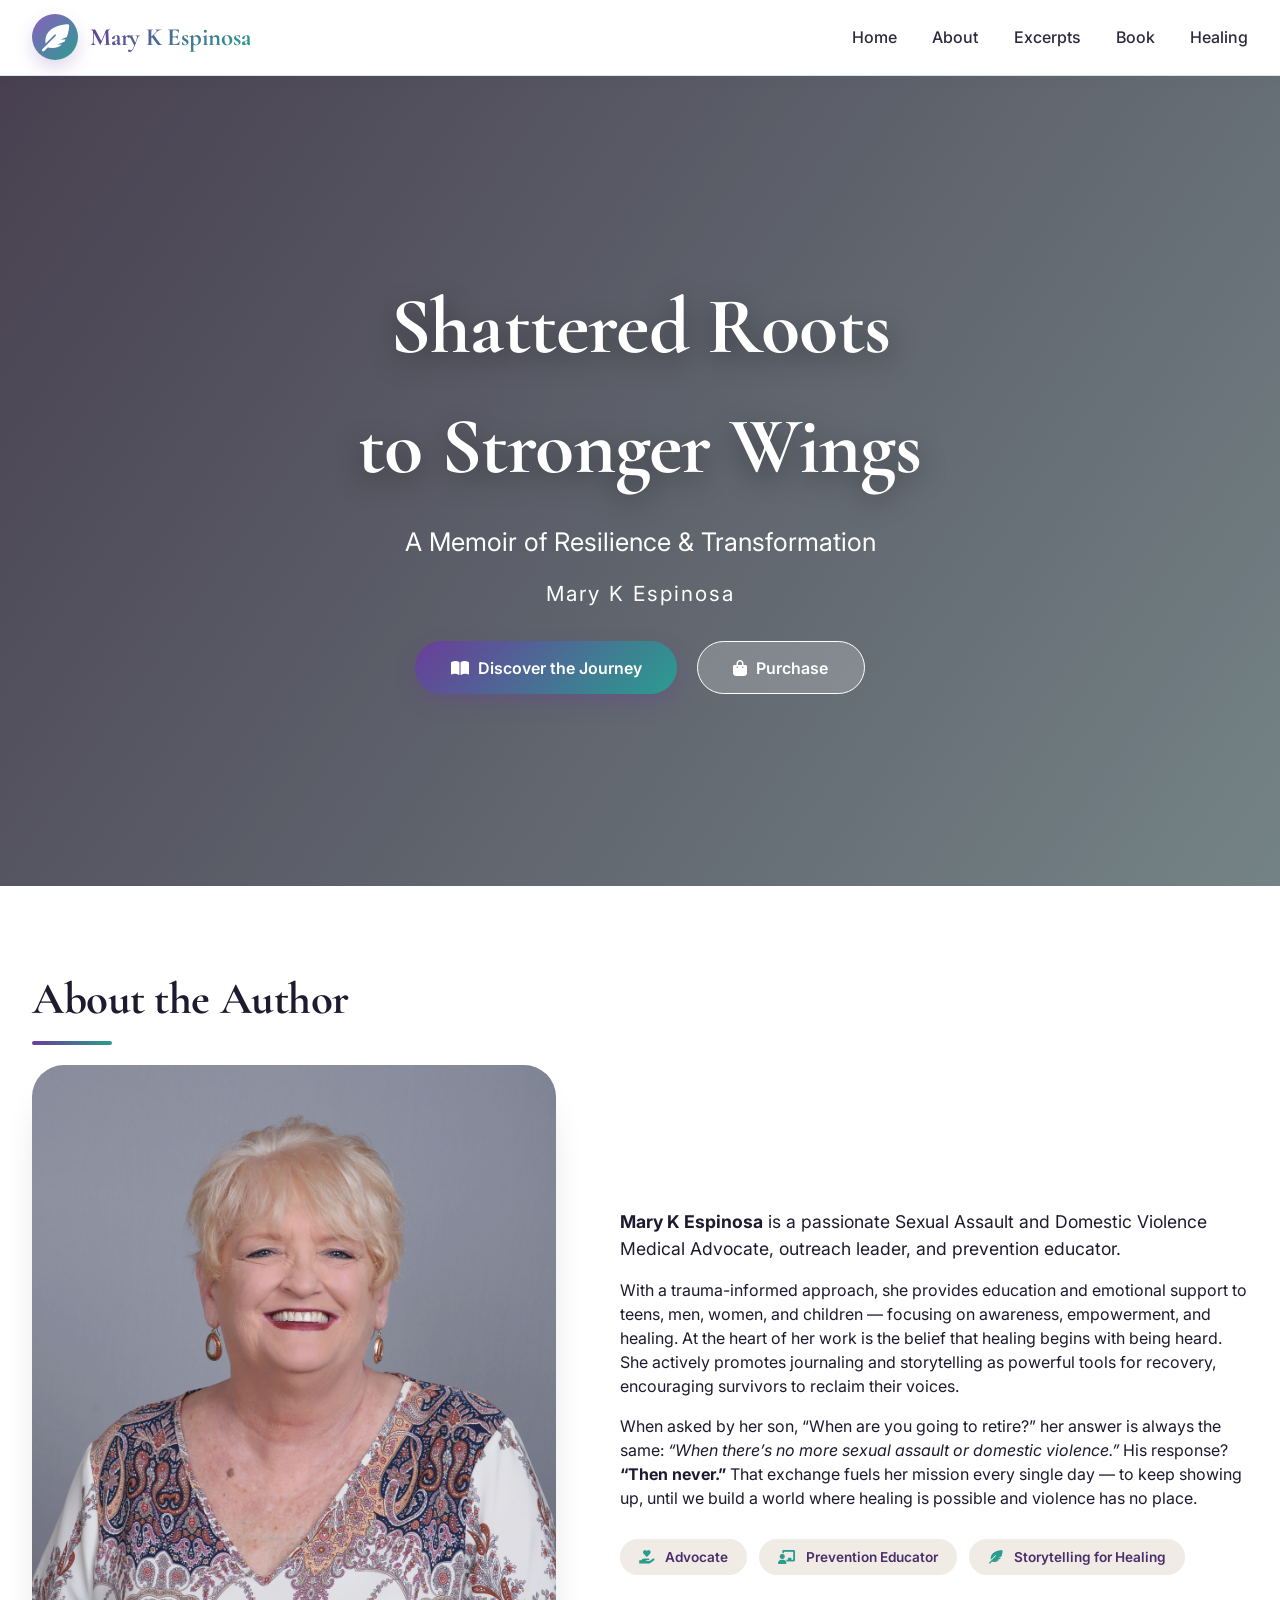
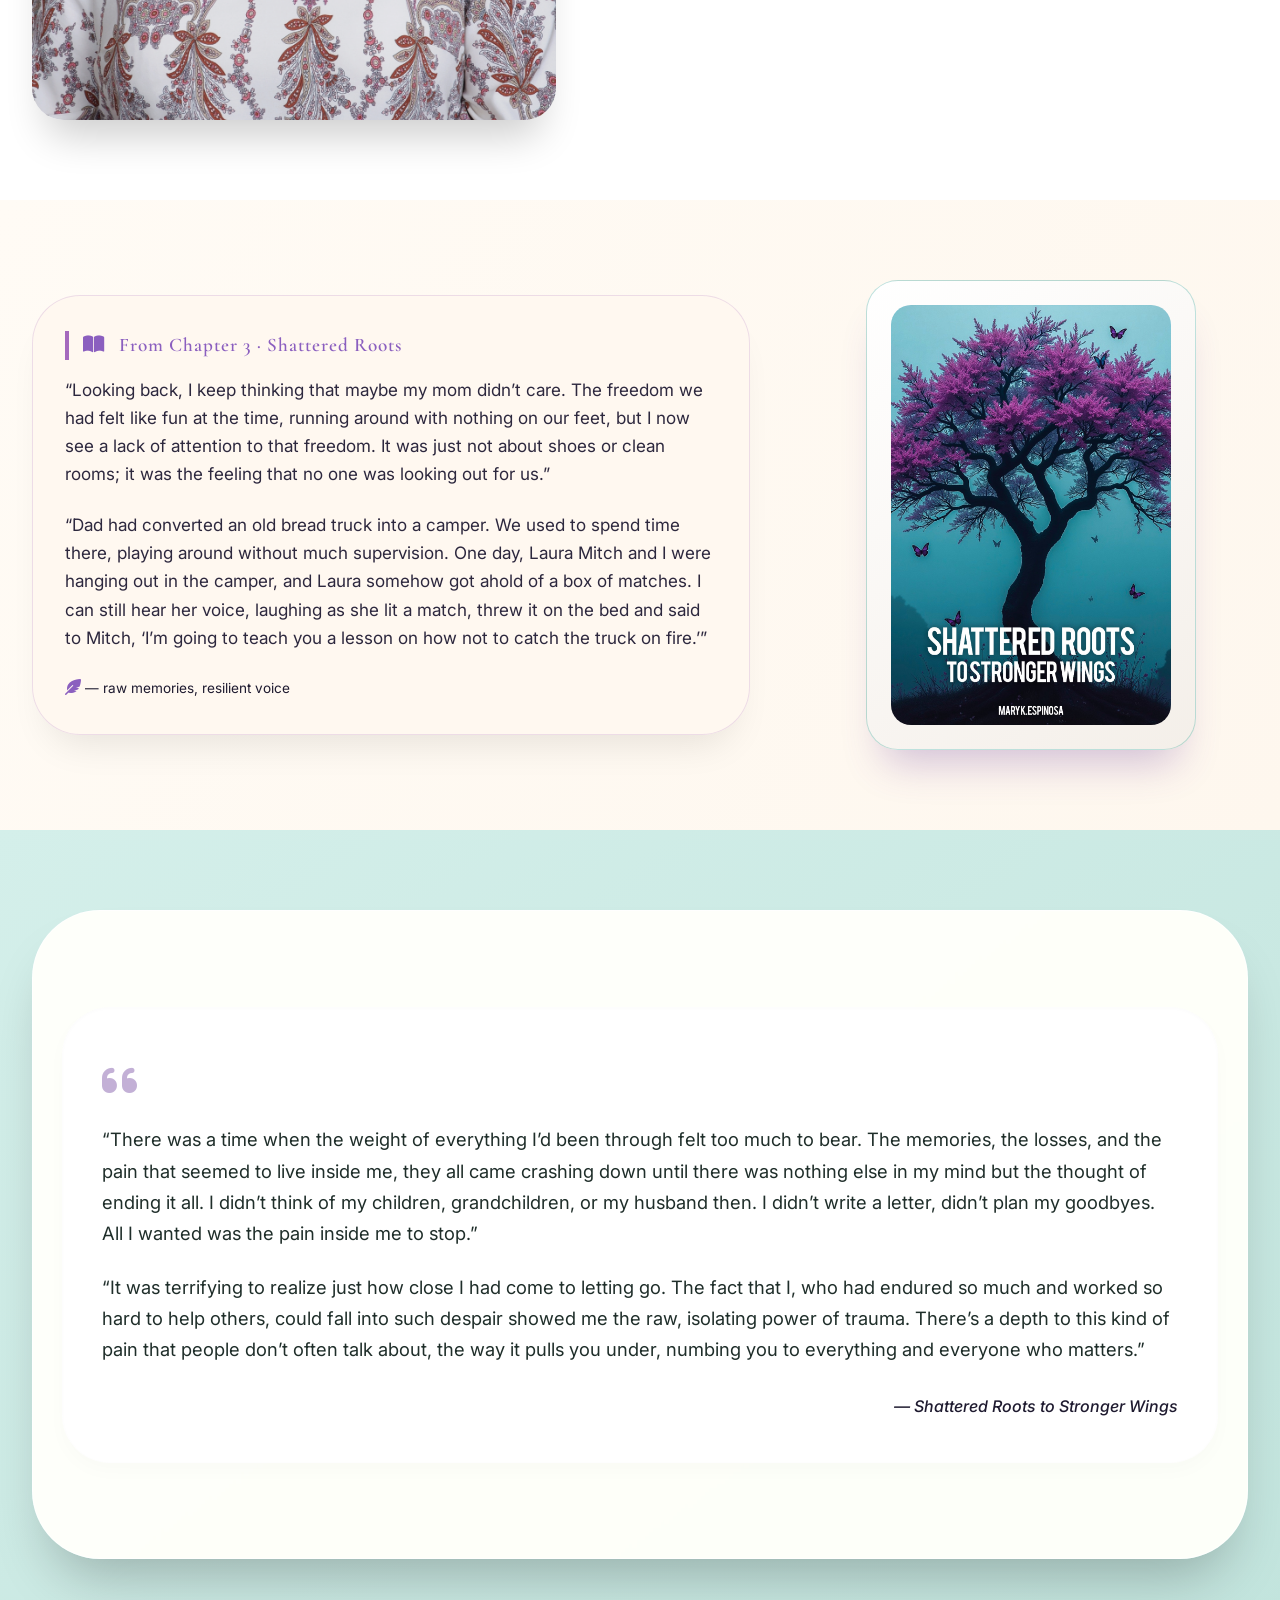
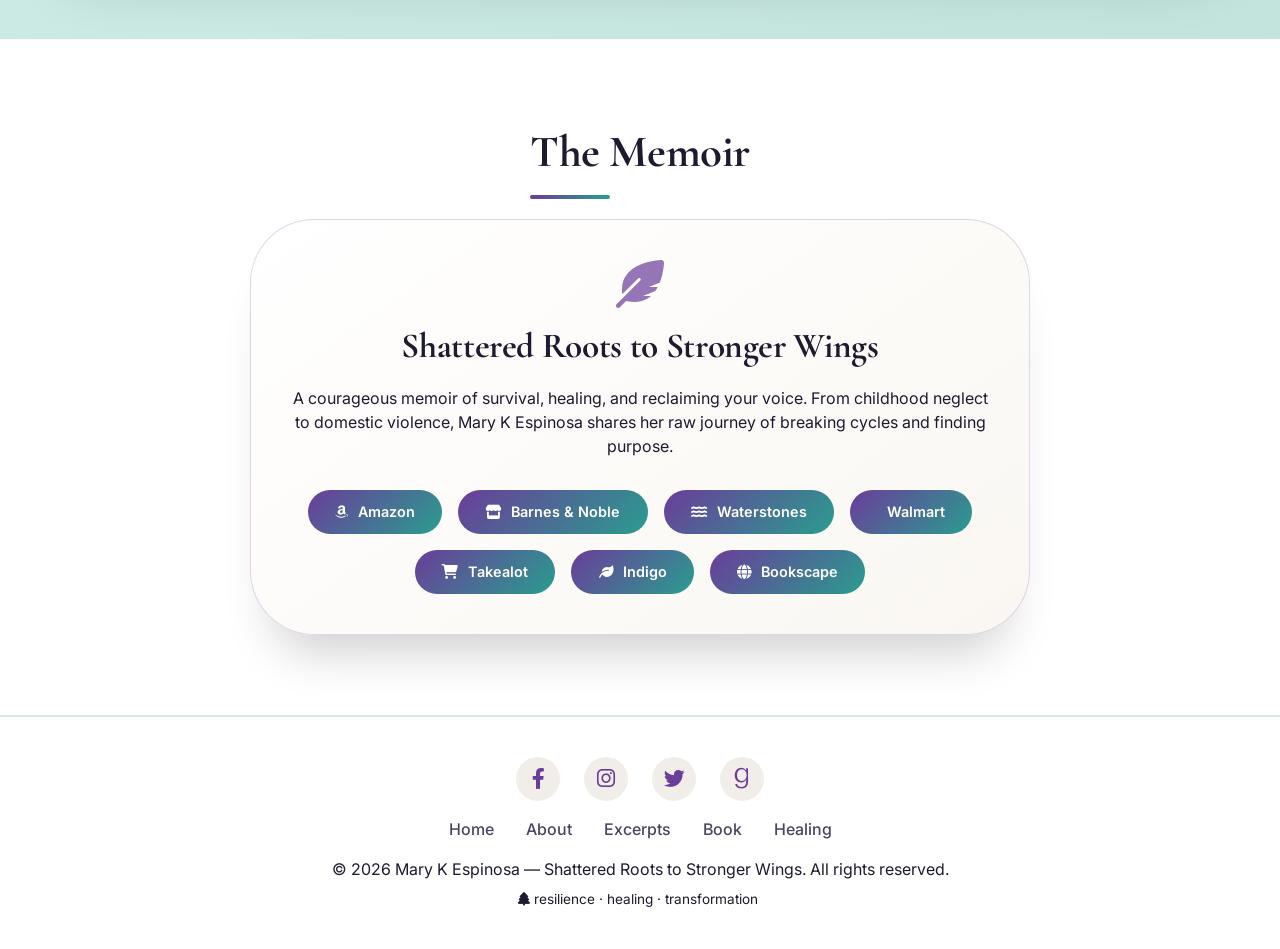
==== index.html @ b03a5a28 "Add files via upload" ====
<!DOCTYPE html>
<html lang="en">
<head>
  <meta charset="UTF-8">
  <meta name="viewport" content="width=device-width, initial-scale=1.0, viewport-fit=cover">
  <title>Mary K Espinosa | Shattered Roots to Stronger Wings</title>
  <!-- Font Awesome 6 -->
  <link rel="stylesheet" href="https://cdnjs.cloudflare.com/ajax/libs/font-awesome/6.0.0-beta3/css/all.min.css">
  <!-- Google Fonts -->
  <link href="https://fonts.googleapis.com/css2?family=Inter:opsz,wght@14..32,300;400;500;600;700&family=Cormorant+Garamond:ital,wght@0,400;0,500;0,600;0,700;1,500&display=swap" rel="stylesheet">
  <style>
    * {
      margin: 0;
      padding: 0;
      box-sizing: border-box;
    }

    body {
      font-family: 'Inter', sans-serif;
      background: #FFFFFF;
      color: #1E1A2F;
      line-height: 1.5;
      scroll-behavior: smooth;
      overflow-x: hidden;
    }

    h1, h2, h3, .logo-text, .hero-title, .section-title {
      font-family: 'Cormorant Garamond', serif;
      font-weight: 700;
      letter-spacing: -0.01em;
    }

    .container {
      max-width: 1280px;
      margin: 0 auto;
      padding: 0 2rem;
    }

    /* Navbar */
    .navbar {
      position: sticky;
      top: 0;
      z-index: 1000;
      background: rgba(255, 255, 255, 0.96);
      backdrop-filter: blur(12px);
      box-shadow: 0 4px 20px rgba(0, 0, 0, 0.02);
      border-bottom: 1px solid rgba(42, 157, 143, 0.2);
      padding: 0.9rem 2rem;
    }

    .nav-container {
      max-width: 1400px;
      margin: 0 auto;
      display: flex;
      justify-content: space-between;
      align-items: center;
    }

    .logo {
      display: flex;
      align-items: center;
      gap: 12px;
      cursor: pointer;
    }

    .logo-icon {
      background: linear-gradient(135deg, #8B5FBF, #2A9D8F);
      width: 46px;
      height: 46px;
      border-radius: 30px;
      display: flex;
      align-items: center;
      justify-content: center;
      box-shadow: 0 8px 18px rgba(106, 61, 154, 0.2);
    }

    .logo-icon i {
      font-size: 1.7rem;
      color: white;
    }

    .logo-text {
      font-size: 1.55rem;
      font-weight: 700;
      background: linear-gradient(135deg, #6A3D9A, #2A9D8F);
      background-clip: text;
      -webkit-background-clip: text;
      color: transparent;
    }

    .nav-menu {
      display: flex;
      gap: 2.2rem;
      list-style: none;
    }

    .nav-link {
      text-decoration: none;
      font-weight: 500;
      color: #2D2A3E;
      font-size: 1rem;
      position: relative;
      padding-bottom: 6px;
    }

    .nav-link:after {
      content: '';
      position: absolute;
      width: 0;
      height: 2px;
      bottom: 0;
      left: 0;
      background: linear-gradient(90deg, #6A3D9A, #2A9D8F);
      transition: width 0.3s ease;
    }

    .nav-link:hover:after {
      width: 100%;
    }

    .nav-link:hover {
      color: #6A3D9A;
    }

    .hamburger {
      display: none;
      font-size: 1.8rem;
      cursor: pointer;
      color: #6A3D9A;
    }

    .btn {
      display: inline-flex;
      align-items: center;
      gap: 0.6rem;
      padding: 0.85rem 2.2rem;
      border-radius: 40px;
      font-weight: 600;
      text-decoration: none;
      transition: all 0.3s cubic-bezier(0.2, 0.9, 0.4, 1.1);
      font-size: 1rem;
    }

    .btn-primary {
      background: linear-gradient(135deg, #6A3D9A, #2A9D8F);
      color: white;
      box-shadow: 0 8px 20px rgba(106, 61, 154, 0.3);
    }

    .btn-primary:hover {
      transform: translateY(-4px);
      box-shadow: 0 15px 28px rgba(42, 157, 143, 0.35);
    }

    .btn-outline {
      background: rgba(255, 255, 255, 0.2);
      backdrop-filter: blur(6px);
      border: 1px solid white;
      color: white;
    }

    .btn-outline:hover {
      background: white;
      color: #6A3D9A;
    }

    .section-title {
      font-size: 2.8rem;
      margin-bottom: 2rem;
      position: relative;
      display: inline-block;
    }

    .section-title:after {
      content: '';
      position: absolute;
      bottom: -12px;
      left: 0;
      width: 80px;
      height: 4px;
      background: linear-gradient(90deg, #6A3D9A, #2A9D8F);
      border-radius: 4px;
    }

    section {
      padding: 5rem 0;
    }

    /* Hero Section */
    .hero {
      min-height: 90vh;
      background: linear-gradient(125deg, rgba(30, 20, 40, 0.82) 0%, rgba(42, 65, 70, 0.65) 100%), url('https://images.pexels.com/photos/1366957/forest-trees-sunlight-nature-1366957.jpeg?auto=compress&cs=tinysrgb&w=1600');
      background-size: cover;
      background-position: center 25%;
      background-attachment: fixed;
      display: flex;
      align-items: center;
      text-align: center;
      color: white;
    }

    .hero-content {
      max-width: 900px;
      margin: 0 auto;
      animation: fadeInUp 1s ease forwards;
    }

    .hero-title {
      font-size: 5rem;
      font-weight: 700;
      margin-bottom: 1rem;
      text-shadow: 0 8px 28px rgba(0, 0, 0, 0.4);
    }

    .hero-sub {
      font-size: 1.6rem;
      margin-bottom: 1rem;
    }

    .hero-author {
      font-size: 1.3rem;
      margin-bottom: 2rem;
      letter-spacing: 2px;
    }

    @keyframes fadeInUp {
      from { opacity: 0; transform: translateY(40px); }
      to { opacity: 1; transform: translateY(0); }
    }

    /* About section */
    .about-grid {
      display: flex;
      align-items: center;
      gap: 4rem;
      flex-wrap: wrap;
    }

    .about-img {
      flex: 1;
      border-radius: 32px;
      overflow: hidden;
      box-shadow: 0 30px 40px -15px rgba(0, 0, 0, 0.2);
    }

    .about-img img {
      width: 100%;
      height: auto;
      display: block;
      transition: transform 0.5s;
    }

    .about-img:hover img {
      transform: scale(1.02);
    }

    .about-text {
      flex: 1.2;
    }

    .about-badge {
      display: flex;
      gap: 12px;
      flex-wrap: wrap;
      margin-top: 1.8rem;
    }

    .badge {
      background: #F0EBE4;
      padding: 0.5rem 1.2rem;
      border-radius: 60px;
      font-size: 0.85rem;
      font-weight: 600;
      color: #4A2E6B;
    }

    .badge i {
      margin-right: 8px;
      color: #2A9D8F;
    }

    /* Chapter 3 section */
    .chapter-enhanced {
      background: linear-gradient(120deg, #FFFBF5 0%, #FEF7EE 100%);
    }

    .chapter-grid {
      display: flex;
      align-items: center;
      gap: 4rem;
      flex-wrap: wrap;
    }

    .chapter-left {
      flex: 1.2;
      background: rgba(255, 248, 240, 0.9);
      border-radius: 48px;
      padding: 2.2rem 2rem;
      box-shadow: 0 25px 38px -18px rgba(0, 0, 0, 0.1);
      transition: all 0.3s;
      border: 1px solid rgba(165, 105, 189, 0.2);
    }

    .chapter-left:hover {
      transform: translateY(-5px);
      border-color: #C39BD3;
    }

    .chapter-tag {
      font-family: 'Cormorant Garamond', serif;
      font-weight: 600;
      font-size: 1.2rem;
      color: #8B5FBF;
      letter-spacing: 1px;
      margin-bottom: 1rem;
      display: inline-block;
      border-left: 4px solid #A569BD;
      padding-left: 14px;
    }

    .excerpt-paragraph {
      font-size: 1.07rem;
      line-height: 1.65;
      margin-bottom: 1.4rem;
      color: #2D283E;
    }

    .chapter-right {
      flex: 0.8;
      display: flex;
      justify-content: center;
      align-items: center;
    }

    .book-image-frame {
      background: linear-gradient(145deg, #FFFFFF, #F4EFE9);
      border-radius: 32px;
      padding: 1.5rem;
      box-shadow: 0 30px 40px -18px rgba(106, 61, 154, 0.3);
      transition: all 0.4s ease;
      border: 1px solid rgba(42, 157, 143, 0.3);
    }

    .book-image-frame:hover {
      transform: scale(1.02) rotate(0.5deg);
      box-shadow: 0 35px 45px -18px #6A3D9A;
    }

    .book-image-frame img {
      max-width: 280px;
      width: 100%;
      height: auto;
      display: block;
      border-radius: 20px;
    }

    /* ========== BUTTERFLY PAGE - EXTRAORDINARY DESIGN WITH MANY BUTTERFLIES ========== */
    .butterfly-section {
      background: linear-gradient(145deg, #D4EFEA 0%, #C2E4DD 100%);
      padding: 5rem 0;
      position: relative;
      overflow: hidden;
    }

    /* Animated floating butterflies - many of them */
    .floating-butterflies {
      position: absolute;
      width: 100%;
      height: 100%;
      top: 0;
      left: 0;
      pointer-events: none;
      z-index: 2;
    }

    .fly {
      position: absolute;
      font-size: 1.8rem;
      color: rgba(42, 157, 143, 0.5);
      animation: floatAround 22s infinite ease-in-out;
    }

    @keyframes floatAround {
      0% { transform: translate(0, 0) rotate(0deg); opacity: 0.4; }
      25% { transform: translate(35px, -25px) rotate(12deg); opacity: 0.8; }
      50% { transform: translate(-20px, -45px) rotate(-8deg); opacity: 0.9; }
      75% { transform: translate(25px, -15px) rotate(6deg); opacity: 0.6; }
      100% { transform: translate(0, 0) rotate(0deg); opacity: 0.4; }
    }

    /* Many butterflies with different positions and delays */
    .fly:nth-child(1) { top: 8%; left: 2%; animation-duration: 20s; font-size: 2.2rem; }
    .fly:nth-child(2) { top: 15%; left: 88%; animation-duration: 24s; font-size: 2rem; animation-delay: -3s; }
    .fly:nth-child(3) { top: 35%; left: 92%; animation-duration: 26s; font-size: 1.7rem; animation-delay: -6s; }
    .fly:nth-child(4) { top: 70%; left: 85%; animation-duration: 22s; font-size: 2.1rem; animation-delay: -2s; }
    .fly:nth-child(5) { top: 82%; left: 5%; animation-duration: 28s; font-size: 1.9rem; animation-delay: -8s; }
    .fly:nth-child(6) { top: 50%; left: 3%; animation-duration: 25s; font-size: 2.3rem; animation-delay: -5s; }
    .fly:nth-child(7) { top: 28%; left: 15%; animation-duration: 30s; font-size: 1.6rem; animation-delay: -1s; }
    .fly:nth-child(8) { top: 65%; left: 18%; animation-duration: 21s; font-size: 1.8rem; animation-delay: -9s; }
    .fly:nth-child(9) { top: 45%; left: 75%; animation-duration: 27s; font-size: 2rem; animation-delay: -4s; }
    .fly:nth-child(10) { top: 90%; left: 45%; animation-duration: 23s; font-size: 1.5rem; animation-delay: -7s; }
    .fly:nth-child(11) { top: 12%; left: 40%; animation-duration: 32s; font-size: 1.7rem; animation-delay: -2s; }
    .fly:nth-child(12) { top: 78%; left: 60%; animation-duration: 19s; font-size: 2rem; animation-delay: -10s; }
    .fly:nth-child(13) { top: 5%; left: 62%; animation-duration: 29s; font-size: 1.6rem; animation-delay: -12s; }
    .fly:nth-child(14) { top: 40%; left: 50%; animation-duration: 26s; font-size: 1.9rem; animation-delay: -1s; }
    .fly:nth-child(15) { top: 20%; left: 30%; animation-duration: 24s; font-size: 1.4rem; animation-delay: -5s; }

    /* Main butterfly card */
    .butterfly-card {
      background: rgba(255, 255, 250, 0.97);
      border-radius: 68px;
      padding: 1.8rem;
      position: relative;
      z-index: 15;
      box-shadow: 0 35px 55px -20px rgba(0, 0, 0, 0.25);
      backdrop-filter: blur(1px);
      transition: all 0.4s;
      border: 1px solid rgba(255, 255, 255, 0.8);
    }

    .butterfly-card:hover {
      transform: scale(1.01);
      box-shadow: 0 40px 65px -22px rgba(106, 61, 154, 0.3);
    }

    /* Top and bottom borders with fluttering butterflies */
    .bfly-border-top, .bfly-border-bottom {
      text-align: center;
      padding: 0.6rem 0;
      letter-spacing: 16px;
      font-size: 2rem;
      color: #2A9D8F;
      opacity: 0.9;
      animation: flutterMove 3s ease-in-out infinite;
    }

    .bfly-border-bottom {
      animation: flutterMove 3s ease-in-out infinite reverse;
    }

    @keyframes flutterMove {
      0%, 100% { transform: translateY(0px); letter-spacing: 16px; }
      50% { transform: translateY(-4px); letter-spacing: 20px; }
    }

    .butterfly-inner {
      background: #FFFFFF;
      border-radius: 48px;
      padding: 2.8rem 2.5rem;
      box-shadow: inset 0 1px 4px rgba(0, 0, 0, 0.02), 0 8px 20px rgba(0, 0, 0, 0.02);
    }

    .butterfly-content p {
      font-size: 1.15rem;
      line-height: 1.7;
      margin-bottom: 1.4rem;
      color: #1F2E2A;
    }

    .quote-marker {
      font-size: 2.5rem;
      color: #6A3D9A;
      opacity: 0.4;
      margin-bottom: 0.8rem;
    }

    /* Book showcase */
    .book-showcase {
      background: #FFFFFF;
      text-align: center;
    }

    .book-card-premium {
      max-width: 780px;
      margin: 0 auto;
      background: linear-gradient(145deg, #FFFFFF, #FAF7F2);
      border-radius: 64px;
      padding: 2.5rem;
      box-shadow: 0 40px 50px -25px rgba(0, 0, 0, 0.2);
      border: 1px solid rgba(106, 61, 154, 0.2);
      transition: all 0.3s;
    }

    .book-card-premium:hover {
      transform: translateY(-8px);
      border-color: #2A9D8F;
    }

    .buy-buttons {
      display: flex;
      flex-wrap: wrap;
      justify-content: center;
      gap: 1rem;
      margin-top: 2rem;
    }

    .buy-btn {
      background: linear-gradient(135deg, #6A3D9A, #2A9D8F);
      color: white;
      padding: 0.7rem 1.7rem;
      border-radius: 60px;
      text-decoration: none;
      font-weight: 600;
      font-size: 0.9rem;
      transition: 0.25s;
    }

    .buy-btn i {
      margin-right: 6px;
    }

    .buy-btn:hover {
      transform: scale(1.02);
      box-shadow: 0 8px 18px rgba(42, 157, 143, 0.4);
    }

    /* Footer */
    footer {
      background: #FFFFFF;
      border-top: 2px solid rgba(42, 157, 143, 0.2);
      padding: 2.5rem 0;
      text-align: center;
    }

    .social-links {
      display: flex;
      justify-content: center;
      gap: 1.5rem;
      margin-bottom: 1rem;
    }

    .social-icon {
      background: #F1EEEA;
      width: 44px;
      height: 44px;
      border-radius: 50%;
      display: inline-flex;
      align-items: center;
      justify-content: center;
      color: #6A3D9A;
      font-size: 1.3rem;
      transition: 0.25s;
      text-decoration: none;
    }

    .social-icon:hover {
      background: #6A3D9A;
      color: white;
      transform: translateY(-4px);
    }

    .footer-links {
      display: flex;
      justify-content: center;
      gap: 2rem;
      flex-wrap: wrap;
      margin-bottom: 1rem;
    }

    .footer-links a {
      color: #4A4563;
      text-decoration: none;
      font-weight: 500;
    }

    .footer-links a:hover {
      color: #2A9D8F;
    }

    @media (max-width: 850px) {
      .hamburger {
        display: block;
      }
      .nav-menu {
        position: fixed;
        left: -100%;
        top: 74px;
        flex-direction: column;
        background: white;
        width: 100%;
        text-align: center;
        transition: 0.3s;
        padding: 2rem 0;
        gap: 1.5rem;
        box-shadow: 0 20px 30px rgba(0,0,0,0.1);
      }
      .nav-menu.active {
        left: 0;
      }
      .hero-title {
        font-size: 3rem;
      }
      .hero-sub {
        font-size: 1.2rem;
      }
      .section-title {
        font-size: 2.2rem;
      }
      .about-grid, .chapter-grid {
        flex-direction: column;
      }
      .chapter-right {
        order: -1;
      }
      .bfly-border-top, .bfly-border-bottom {
        letter-spacing: 8px;
        font-size: 1.3rem;
      }
    }

    .fade-up {
      opacity: 0;
      transform: translateY(30px);
      transition: opacity 0.7s ease, transform 0.7s ease;
    }
    .fade-up.appear {
      opacity: 1;
      transform: translateY(0);
    }
  </style>
</head>
<body>

<nav class="navbar">
  <div class="nav-container">
    <div class="logo">
      <div class="logo-icon"><i class="fas fa-feather-alt"></i></div>
      <span class="logo-text">Mary K Espinosa</span>
    </div>
    <div class="hamburger" id="hamburger"><i class="fas fa-bars"></i></div>
    <ul class="nav-menu" id="navMenu">
      <li><a href="#home" class="nav-link">Home</a></li>
      <li><a href="#about" class="nav-link">About</a></li>
      <li><a href="#chapter-tree" class="nav-link">Excerpts</a></li>
      <li><a href="#book" class="nav-link">Book</a></li>
      <li><a href="#butterfly-page" class="nav-link">Healing</a></li>
    </ul>
  </div>
</nav>

<!-- Hero Section -->
<section id="home" class="hero">
  <div class="hero-content">
    <h1 class="hero-title">Shattered Roots <br>to Stronger Wings</h1>
    <p class="hero-sub">A Memoir of Resilience & Transformation</p>
    <p class="hero-author">Mary K Espinosa</p>
    <div class="hero-buttons" style="display: flex; gap: 1.2rem; justify-content: center;">
      <a href="#about" class="btn btn-primary"><i class="fas fa-book-open"></i> Discover the Journey</a>
      <a href="#book" class="btn btn-outline"><i class="fas fa-shopping-bag"></i> Purchase</a>
    </div>
  </div>
</section>

<!-- About Author -->
<section id="about">
  <div class="container">
    <h2 class="section-title">About the Author</h2>
    <div class="about-grid">
      <div class="about-img">
        <img src="author.png" alt="Mary K Espinosa" onerror="this.src='https://placehold.co/600x700?text=Mary+K+Espinosa'">
      </div>
      <div class="about-text">
        <p style="font-size:1.1rem; margin-bottom:1rem;"><strong>Mary K Espinosa</strong> is a passionate Sexual Assault and Domestic Violence Medical Advocate, outreach leader, and prevention educator.</p>
        <p>With a trauma-informed approach, she provides education and emotional support to teens, men, women, and children — focusing on awareness, empowerment, and healing. At the heart of her work is the belief that healing begins with being heard. She actively promotes journaling and storytelling as powerful tools for recovery, encouraging survivors to reclaim their voices.</p>
        <p style="margin-top: 1rem;">When asked by her son, “When are you going to retire?” her answer is always the same: <em>“When there’s no more sexual assault or domestic violence.”</em> His response? <strong>“Then never.”</strong> That exchange fuels her mission every single day — to keep showing up, until we build a world where healing is possible and violence has no place.</p>
        <div class="about-badge">
          <span class="badge"><i class="fas fa-hand-holding-heart"></i> Advocate</span>
          <span class="badge"><i class="fas fa-chalkboard-user"></i> Prevention Educator</span>
          <span class="badge"><i class="fas fa-feather-alt"></i> Storytelling for Healing</span>
        </div>
      </div>
    </div>
  </div>
</section>

<!-- Chapter 3 Excerpt with book.jpeg -->
<section id="chapter-tree" class="chapter-enhanced">
  <div class="container">
    <div class="chapter-grid">
      <div class="chapter-left">
        <span class="chapter-tag"><i class="fas fa-book-open" style="margin-right: 8px;"></i> From Chapter 3 · Shattered Roots</span>
        <p class="excerpt-paragraph">“Looking back, I keep thinking that maybe my mom didn’t care. The freedom we had felt like fun at the time, running around with nothing on our feet, but I now see a lack of attention to that freedom. It was just not about shoes or clean rooms; it was the feeling that no one was looking out for us.”</p>
        <p class="excerpt-paragraph">“Dad had converted an old bread truck into a camper. We used to spend time there, playing around without much supervision. One day, Laura Mitch and I were hanging out in the camper, and Laura somehow got ahold of a box of matches. I can still hear her voice, laughing as she lit a match, threw it on the bed and said to Mitch, ‘I’m going to teach you a lesson on how not to catch the truck on fire.’”</p>
        <div><i class="fas fa-feather-alt" style="color:#8B5FBF;"></i> <span style="font-size:0.85rem;"> — raw memories, resilient voice</span></div>
      </div>
      <div class="chapter-right">
        <div class="book-image-frame">
          <img src="book.jpeg" alt="Shattered Roots to Stronger Wings book cover" onerror="this.src='https://placehold.co/400x500?text=Book+Cover'">
        </div>
      </div>
    </div>
  </div>
</section>

<!-- BUTTERFLY PAGE: Beautifully designed with MANY animated butterflies -->
<section id="butterfly-page" class="butterfly-section">
  <!-- Many floating butterflies in background -->
  <div class="floating-butterflies">
    <div class="fly"><i class="fas fa-butterfly"></i></div>
    <div class="fly"><i class="fas fa-butterfly"></i></div>
    <div class="fly"><i class="fas fa-butterfly"></i></div>
    <div class="fly"><i class="fas fa-butterfly"></i></div>
    <div class="fly"><i class="fas fa-butterfly"></i></div>
    <div class="fly"><i class="fas fa-butterfly"></i></div>
    <div class="fly"><i class="fas fa-butterfly"></i></div>
    <div class="fly"><i class="fas fa-butterfly"></i></div>
    <div class="fly"><i class="fas fa-butterfly"></i></div>
    <div class="fly"><i class="fas fa-butterfly"></i></div>
    <div class="fly"><i class="fas fa-butterfly"></i></div>
    <div class="fly"><i class="fas fa-butterfly"></i></div>
    <div class="fly"><i class="fas fa-butterfly"></i></div>
    <div class="fly"><i class="fas fa-butterfly"></i></div>
    <div class="fly"><i class="fas fa-butterfly"></i></div>
  </div>

  <div class="container">
    <div class="butterfly-card">
      <div class="bfly-border-top">
        <i class="fas fa-butterfly"></i> <i class="fas fa-butterfly"></i> <i class="fas fa-butterfly"></i> 
        <i class="fas fa-butterfly"></i> <i class="fas fa-butterfly"></i> <i class="fas fa-butterfly"></i>
        <i class="fas fa-butterfly"></i> <i class="fas fa-butterfly"></i>
      </div>
      <div class="butterfly-inner">
        <div class="butterfly-content">
          <div class="quote-marker"><i class="fas fa-quote-left"></i></div>
          <p>“There was a time when the weight of everything I’d been through felt too much to bear. The memories, the losses, and the pain that seemed to live inside me, they all came crashing down until there was nothing else in my mind but the thought of ending it all. I didn’t think of my children, grandchildren, or my husband then. I didn’t write a letter, didn’t plan my goodbyes. All I wanted was the pain inside me to stop.”</p>
          <p>“It was terrifying to realize just how close I had come to letting go. The fact that I, who had endured so much and worked so hard to help others, could fall into such despair showed me the raw, isolating power of trauma. There’s a depth to this kind of pain that people don’t often talk about, the way it pulls you under, numbing you to everything and everyone who matters.”</p>
          <div style="text-align: right; margin-top: 28px;">
            <i class="fas fa-butterfly" style="color:#2A9D8F; font-size: 1.4rem; margin-right: 8px;"></i> 
            <span style="font-style: italic; font-weight: 500;">— Shattered Roots to Stronger Wings</span>
          </div>
        </div>
      </div>
      <div class="bfly-border-bottom">
        <i class="fas fa-butterfly"></i> <i class="fas fa-butterfly"></i> <i class="fas fa-butterfly"></i> 
        <i class="fas fa-butterfly"></i> <i class="fas fa-butterfly"></i> <i class="fas fa-butterfly"></i>
        <i class="fas fa-butterfly"></i> <i class="fas fa-butterfly"></i>
      </div>
    </div>
  </div>
</section>

<!-- Book Purchase Section -->
<section id="book" class="book-showcase">
  <div class="container">
    <h2 class="section-title">The Memoir</h2>
    <div class="book-card-premium">
      <i class="fas fa-feather-alt" style="font-size: 3rem; color: #6A3D9A; opacity: 0.7;"></i>
      <h3 style="font-size: 2.2rem; margin: 0.8rem 0;">Shattered Roots to Stronger Wings</h3>
      <p>A courageous memoir of survival, healing, and reclaiming your voice. From childhood neglect to domestic violence, Mary K Espinosa shares her raw journey of breaking cycles and finding purpose.</p>
      <div class="buy-buttons">
        <a href="https://www.amazon.com/Shattered-Roots-Stronger-Wings-Espinosa/dp/B0DT77CGTT" target="_blank" class="buy-btn"><i class="fab fa-amazon"></i> Amazon</a>
        <a href="https://www.barnesandnoble.com/w/shattered-roots-to-stronger-wings-mary-k-espinosa/1146898843" target="_blank" class="buy-btn"><i class="fas fa-store"></i> Barnes & Noble</a>
        <a href="https://www.waterstones.com/book/shattered-roots-to-stronger-wings/mary-k-espinosa/9798230445777" target="_blank" class="buy-btn"><i class="fas fa-water"></i> Waterstones</a>
        <a href="https://www.walmart.com/ip/Shattered-Roots-to-Stronger-Wings-Paperback-9798230445777/15158954566" target="_blank" class="buy-btn"><i class="fab fa-walmart"></i> Walmart</a>
        <a href="https://www.takealot.com/shattered-roots-to-stronger-wings/PLID97250513" target="_blank" class="buy-btn"><i class="fas fa-shopping-cart"></i> Takealot</a>
        <a href="https://www.indigo.ca/en-ca/shattered-roots-to-stronger-wings/6a476162-8772-3b7d-bcdb-5ab47b6f6e37.html" target="_blank" class="buy-btn"><i class="fas fa-leaf"></i> Indigo</a>
        <a href="https://bookscape.com/product-details/shattered-roots-to-stronger-wings-9798230445777" target="_blank" class="buy-btn"><i class="fas fa-globe"></i> Bookscape</a>
      </div>
    </div>
  </div>
</section>

<footer>
  <div class="container">
    <div class="social-links">
      <a href="#" class="social-icon"><i class="fab fa-facebook-f"></i></a>
      <a href="#" class="social-icon"><i class="fab fa-instagram"></i></a>
      <a href="#" class="social-icon"><i class="fab fa-twitter"></i></a>
      <a href="#" class="social-icon"><i class="fab fa-goodreads-g"></i></a>
    </div>
    <div class="footer-links">
      <a href="#home">Home</a>
      <a href="#about">About</a>
      <a href="#chapter-tree">Excerpts</a>
      <a href="#book">Book</a>
      <a href="#butterfly-page">Healing</a>
    </div>
    <p>&copy; 2026 Mary K Espinosa — Shattered Roots to Stronger Wings. All rights reserved.</p>
    <p style="margin-top: 0.5rem; font-size: 0.85rem;"><i class="fas fa-tree"></i> resilience · healing · transformation <i class="fas fa-butterfly"></i></p>
  </div>
</footer>

<script>
  const hamburger = document.getElementById('hamburger');
  const navMenu = document.getElementById('navMenu');
  if (hamburger) {
    hamburger.addEventListener('click', () => navMenu.classList.toggle('active'));
  }
  document.querySelectorAll('.nav-link').forEach(link => link.addEventListener('click', () => navMenu.classList.remove('active')));

  document.querySelectorAll('a[href^="#"]').forEach(anchor => {
    anchor.addEventListener('click', function(e) {
      const targetId = this.getAttribute('href');
      if (targetId === "#" || targetId === "") return;
      const target = document.querySelector(targetId);
      if (target) {
        e.preventDefault();
        const offset = target.offsetTop - 75;
        window.scrollTo({ top: offset, behavior: "smooth" });
        history.pushState(null, null, targetId);
      }
    });
  });

  const fadeEls = document.querySelectorAll('.about-grid, .book-card-premium, .chapter-grid, .butterfly-card');
  const observer = new IntersectionObserver((entries) => {
    entries.forEach(entry => {
      if (entry.isIntersecting) {
        entry.target.classList.add('appear');
        observer.unobserve(entry.target);
      }
    });
  }, { threshold: 0.1 });
  fadeEls.forEach(el => {
    el.classList.add('fade-up');
    observer.observe(el);
  });
</script>
</body>
</html>
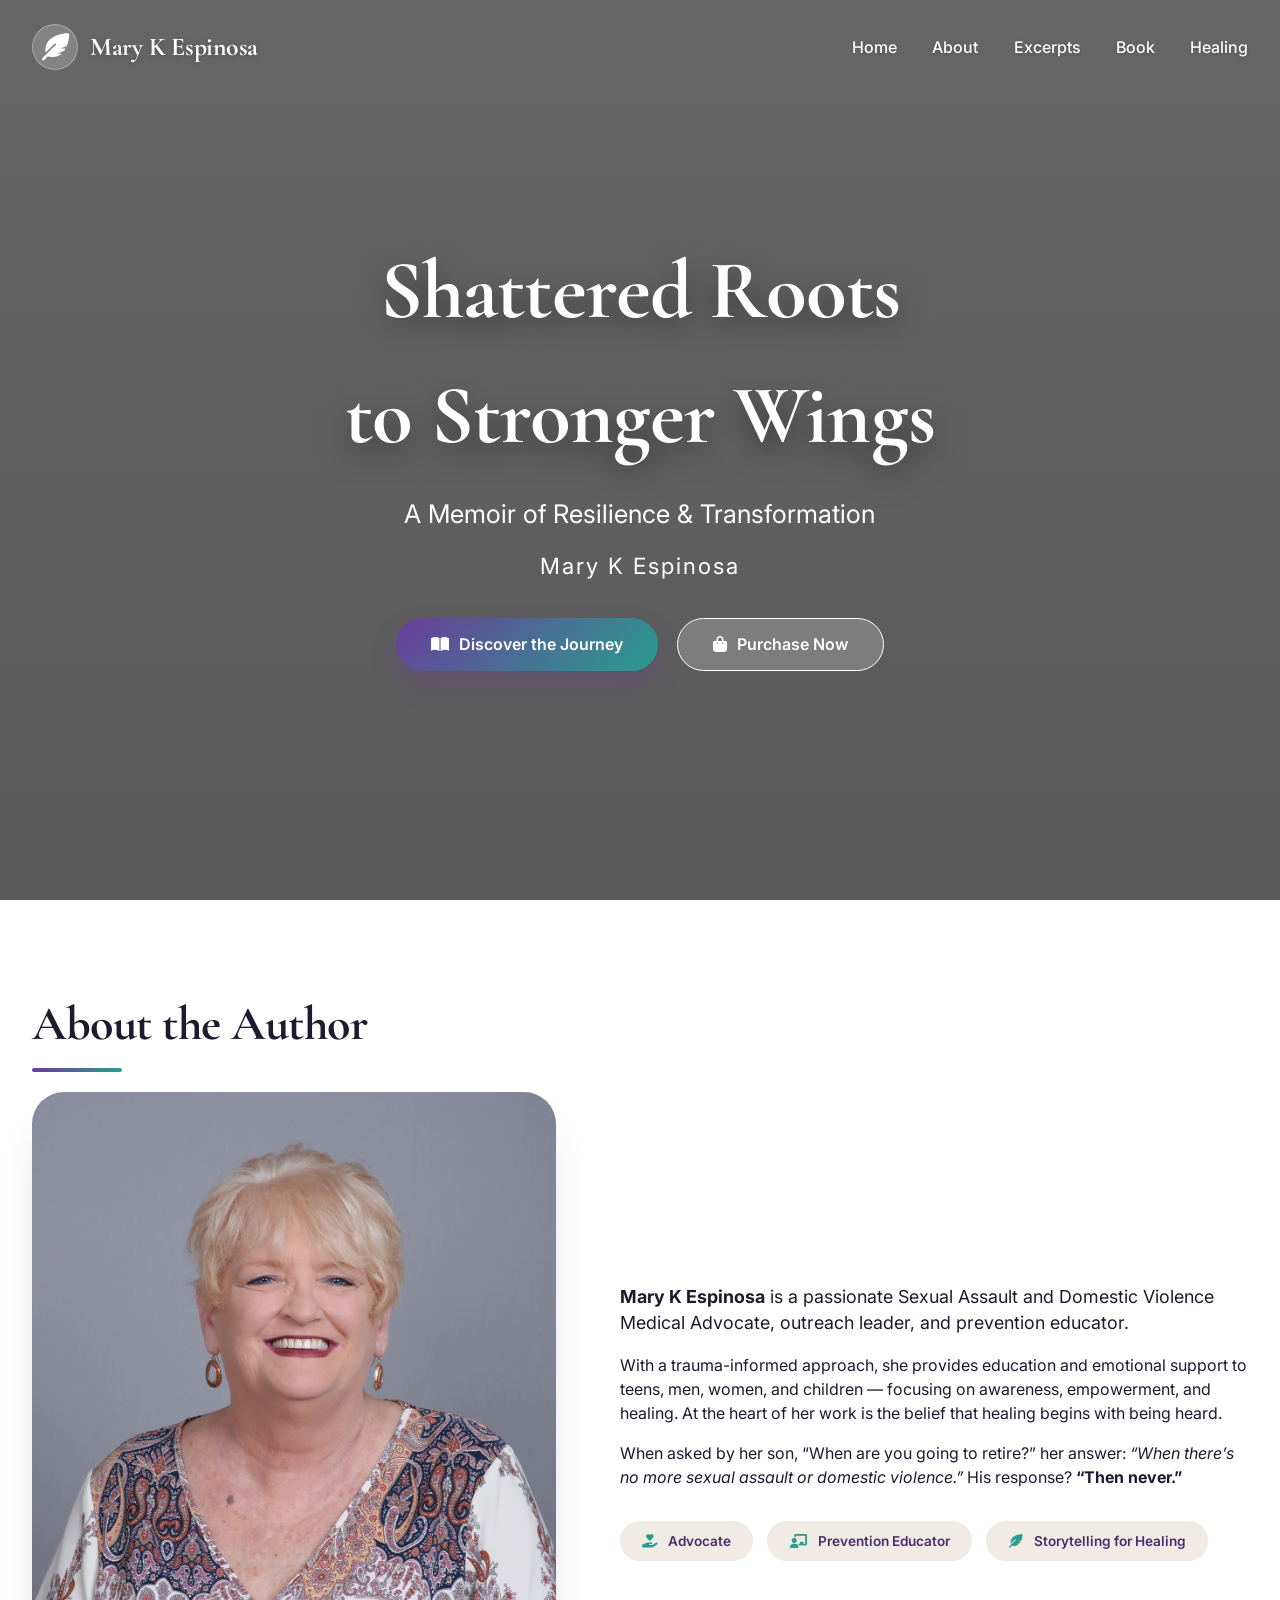
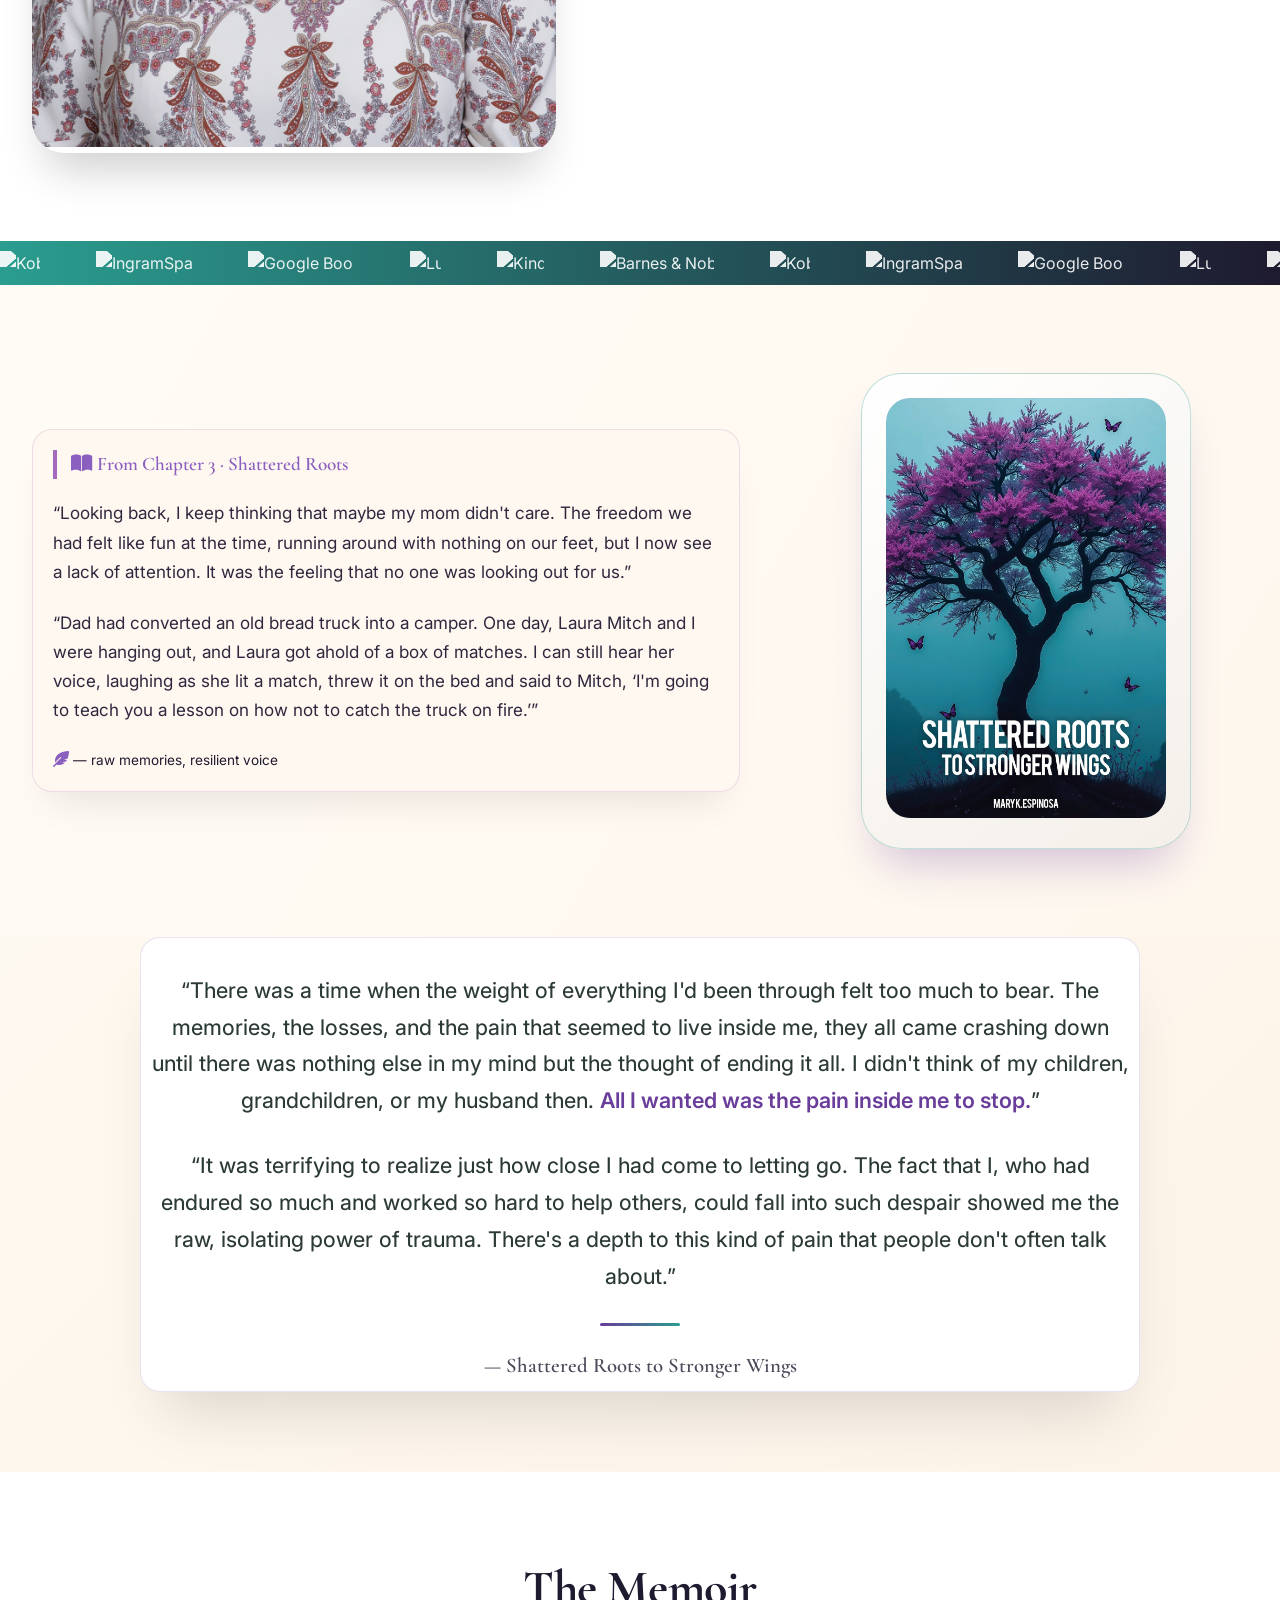
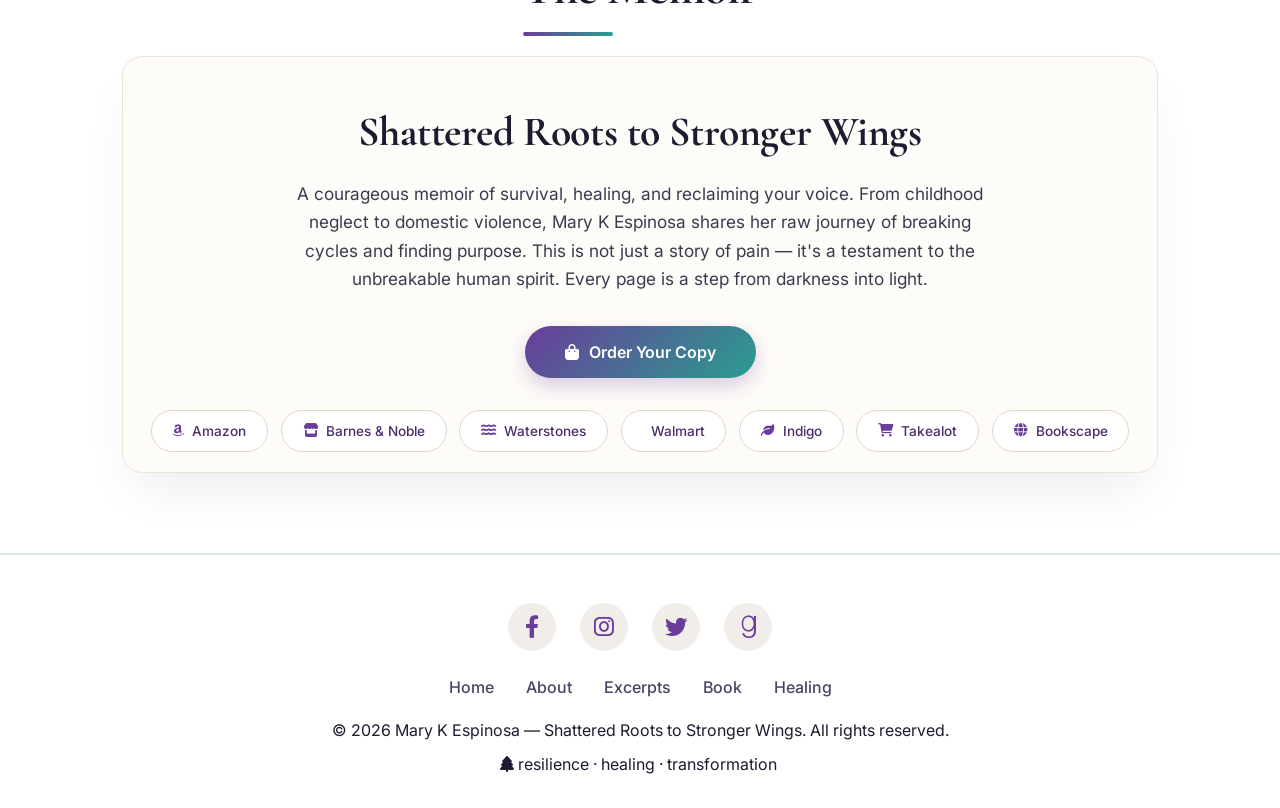
==== commit afb29cff: "Add files via upload" ====
--- a/index.html
+++ b/index.html
@@ -3,11 +3,12 @@
 <head>
   <meta charset="UTF-8">
   <meta name="viewport" content="width=device-width, initial-scale=1.0, viewport-fit=cover">
+  <meta name="description" content="Official website of Mary K Espinosa, author of Shattered Roots to Stronger Wings – a memoir of resilience, healing, and transformation.">
   <title>Mary K Espinosa | Shattered Roots to Stronger Wings</title>
-  <!-- Font Awesome 6 -->
+  <!-- Font Awesome 6 (ensure it loads) -->
   <link rel="stylesheet" href="https://cdnjs.cloudflare.com/ajax/libs/font-awesome/6.0.0-beta3/css/all.min.css">
   <!-- Google Fonts -->
-  <link href="https://fonts.googleapis.com/css2?family=Inter:opsz,wght@14..32,300;400;500;600;700&family=Cormorant+Garamond:ital,wght@0,400;0,500;0,600;0,700;1,500&display=swap" rel="stylesheet">
+  <link href="https://fonts.googleapis.com/css2?family=Inter:opsz,wght@14..32,300;400;500;600;700&family=Cormorant+Garamond:ital,wght@0,400;0,500;0,600;0,700;1,500;1,600&display=swap" rel="stylesheet">
   <style>
     * {
       margin: 0;
@@ -36,18 +37,20 @@
       padding: 0 2rem;
     }
 
-    /* Navbar */
+    ::-webkit-scrollbar { width: 8px; }
+    ::-webkit-scrollbar-track { background: #F0EBE4; }
+    ::-webkit-scrollbar-thumb { background: linear-gradient(135deg, #6A3D9A, #2A9D8F); border-radius: 10px; }
+
+    /* Navbar Transparent */
     .navbar {
-      position: sticky;
+      background: transparent;
+      padding: 1.5rem 2rem;
+      position: absolute;
       top: 0;
+      left: 0;
+      width: 100%;
       z-index: 1000;
-      background: rgba(255, 255, 255, 0.96);
-      backdrop-filter: blur(12px);
-      box-shadow: 0 4px 20px rgba(0, 0, 0, 0.02);
-      border-bottom: 1px solid rgba(42, 157, 143, 0.2);
-      padding: 0.9rem 2rem;
-    }
-
+    }
     .nav-container {
       max-width: 1400px;
       margin: 0 auto;
@@ -55,314 +58,130 @@
       justify-content: space-between;
       align-items: center;
     }
-
-    .logo {
-      display: flex;
-      align-items: center;
-      gap: 12px;
-      cursor: pointer;
-    }
-
+    .logo { display: flex; align-items: center; gap: 12px; cursor: pointer; }
     .logo-icon {
-      background: linear-gradient(135deg, #8B5FBF, #2A9D8F);
-      width: 46px;
-      height: 46px;
-      border-radius: 30px;
-      display: flex;
-      align-items: center;
-      justify-content: center;
-      box-shadow: 0 8px 18px rgba(106, 61, 154, 0.2);
-    }
-
-    .logo-icon i {
-      font-size: 1.7rem;
-      color: white;
-    }
-
-    .logo-text {
-      font-size: 1.55rem;
-      font-weight: 700;
-      background: linear-gradient(135deg, #6A3D9A, #2A9D8F);
-      background-clip: text;
-      -webkit-background-clip: text;
-      color: transparent;
-    }
-
-    .nav-menu {
-      display: flex;
-      gap: 2.2rem;
-      list-style: none;
-    }
-
-    .nav-link {
-      text-decoration: none;
-      font-weight: 500;
-      color: #2D2A3E;
+      background: rgba(255,255,255,0.2);
+      backdrop-filter: blur(8px);
+      width: 46px; height: 46px; border-radius: 30px;
+      display: flex; align-items: center; justify-content: center;
+      border: 1px solid rgba(255,255,255,0.3);
+    }
+    .logo-icon i { font-size: 1.7rem; color: white; }
+    .logo-text { font-size: 1.6rem; font-weight: 700; color: white; text-shadow: 0 2px 5px rgba(0,0,0,0.2); }
+    .nav-menu { display: flex; gap: 2.2rem; list-style: none; }
+    .nav-link { text-decoration: none; font-weight: 500; color: white; font-size: 1rem; position: relative; padding-bottom: 6px; text-shadow: 0 1px 3px rgba(0,0,0,0.2); }
+    .nav-link:after { content: ''; position: absolute; width: 0; height: 2.5px; bottom: 0; left: 0; background: white; transition: width 0.3s ease; border-radius: 2px; }
+    .nav-link:hover:after { width: 100%; }
+    .hamburger { display: none; font-size: 1.8rem; cursor: pointer; color: white; z-index: 1001; }
+    .side-menu {
+      position: fixed; top: 0; right: -100%; width: 280px; height: 100vh; background: #FFFFFF;
+      box-shadow: -5px 0 30px rgba(0,0,0,0.15); z-index: 2000; transition: right 0.35s;
+      padding: 2rem 1.5rem; display: flex; flex-direction: column; gap: 2rem;
+    }
+    .side-menu.active { right: 0; }
+    .close-menu { font-size: 1.8rem; cursor: pointer; color: #6A3D9A; text-align: right; }
+    .side-nav-links { display: flex; flex-direction: column; gap: 1.8rem; list-style: none; }
+    .side-nav-links a { text-decoration: none; font-size: 1.3rem; font-weight: 500; color: #1E1A2F; }
+    .side-nav-links a:hover { color: #6A3D9A; }
+    .overlay-blur {
+      position: fixed; top: 0; left: 0; width: 100%; height: 100%;
+      background: rgba(0,0,0,0.4); backdrop-filter: blur(3px); z-index: 1999;
+      opacity: 0; visibility: hidden; transition: all 0.3s;
+    }
+    .overlay-blur.active { opacity: 1; visibility: visible; }
+    .btn {
+      display: inline-flex; align-items: center; gap: 0.6rem; padding: 0.85rem 2.2rem;
+      border-radius: 40px; font-weight: 600; text-decoration: none; transition: all 0.3s;
       font-size: 1rem;
-      position: relative;
-      padding-bottom: 6px;
-    }
-
-    .nav-link:after {
-      content: '';
-      position: absolute;
-      width: 0;
-      height: 2px;
-      bottom: 0;
-      left: 0;
-      background: linear-gradient(90deg, #6A3D9A, #2A9D8F);
-      transition: width 0.3s ease;
-    }
-
-    .nav-link:hover:after {
-      width: 100%;
-    }
-
-    .nav-link:hover {
-      color: #6A3D9A;
-    }
-
-    .hamburger {
-      display: none;
-      font-size: 1.8rem;
-      cursor: pointer;
-      color: #6A3D9A;
-    }
-
-    .btn {
-      display: inline-flex;
-      align-items: center;
-      gap: 0.6rem;
-      padding: 0.85rem 2.2rem;
-      border-radius: 40px;
-      font-weight: 600;
-      text-decoration: none;
-      transition: all 0.3s cubic-bezier(0.2, 0.9, 0.4, 1.1);
-      font-size: 1rem;
-    }
-
+    }
     .btn-primary {
       background: linear-gradient(135deg, #6A3D9A, #2A9D8F);
-      color: white;
-      box-shadow: 0 8px 20px rgba(106, 61, 154, 0.3);
-    }
-
-    .btn-primary:hover {
-      transform: translateY(-4px);
-      box-shadow: 0 15px 28px rgba(42, 157, 143, 0.35);
-    }
-
+      color: white; box-shadow: 0 12px 24px rgba(106,61,154,0.3);
+    }
+    /* .btn-primary:hover { transform: translateY(-4px); box-shadow: 0 20px 30px rgba(42,157,143,0.35); } */
     .btn-outline {
-      background: rgba(255, 255, 255, 0.2);
-      backdrop-filter: blur(6px);
-      border: 1px solid white;
-      color: white;
-    }
-
-    .btn-outline:hover {
-      background: white;
-      color: #6A3D9A;
-    }
-
+      background: rgba(255,255,255,0.2); backdrop-filter: blur(6px);
+      border: 1.5px solid white; color: white;
+    }
+    .btn-outline:hover { background: white; color: #6A3D9A; transform: translateY(-3px); }
     .section-title {
-      font-size: 2.8rem;
-      margin-bottom: 2rem;
-      position: relative;
-      display: inline-block;
-    }
-
+      font-size: 3rem; margin-bottom: 2rem; position: relative; display: inline-block;
+    }
     .section-title:after {
-      content: '';
-      position: absolute;
-      bottom: -12px;
-      left: 0;
-      width: 80px;
-      height: 4px;
-      background: linear-gradient(90deg, #6A3D9A, #2A9D8F);
-      border-radius: 4px;
-    }
-
-    section {
+      content: ''; position: absolute; bottom: -12px; left: 0;
+      width: 90px; height: 4px; background: linear-gradient(90deg, #6A3D9A, #2A9D8F); border-radius: 4px;
+    }
+    section { padding: 5.5rem 0; }
+
+    /* Hero */
+    .hero {
+      min-height: 100vh;
+      background: linear-gradient(0deg, rgba(0,0,0,0.65), rgba(0,0,0,0.6)), url('https://www.ekurhuleniauthors.org/assets/hero-books-bg-Cq61kovy.jpg');
+      background-size: cover; background-position: center;
+      display: flex; align-items: center; text-align: center; color: white;
+    }
+    .hero-content { max-width: 950px; margin: 0 auto; animation: fadeInUp 1s ease forwards; }
+    .hero-title { font-size: 5.2rem; margin-bottom: 1rem; text-shadow: 0 10px 30px rgba(0,0,0,0.5); }
+    .hero-sub { font-size: 1.6rem; margin-bottom: 1rem; }
+    .hero-author { font-size: 1.4rem; margin-bottom: 2.2rem; letter-spacing: 2px; }
+    @keyframes fadeInUp { from { opacity: 0; transform: translateY(40px); } to { opacity: 1; transform: translateY(0); } }
+
+    /* About */
+    .about-grid { display: flex; align-items: center; gap: 4rem; flex-wrap: wrap; }
+    .about-img { flex: 1; border-radius: 32px; overflow: hidden; box-shadow: 0 30px 45px -15px rgba(0,0,0,0.2); }
+    .about-img img { width: 100%; height: auto; }
+    .about-text { flex: 1.2; }
+    .about-badge { display: flex; gap: 14px; flex-wrap: wrap; margin-top: 2rem; }
+    .badge { background: #F0EBE4; padding: 0.6rem 1.4rem; border-radius: 60px; font-size: 0.85rem; font-weight: 600; color: #4A2E6B; }
+    .badge i { margin-right: 8px; color: #2A9D8F; }
+
+    /* Marquee */
+    .marquee-section {
+      /* background: linear-gradient(90deg, #2A3A2F, #3D5A4A, #2A9D8F, #3D5A4A, #2A3A2F); */
+      background: linear-gradient(90deg, #2A9D8F,#1E1A2F);
+      padding: 10px 0; overflow: hidden; white-space: nowrap;
+    }
+    .marquee-track {
+      display: inline-flex; align-items: center; gap: 3.5rem;
+      animation: marqueeScroll 22s linear infinite;
+    }
+    .marquee-track img { height: 100%; width: auto; max-width: 130px; filter: brightness(0) invert(1); opacity: 0.9; transition: all 0.3s; }
+    .marquee-track img:hover { opacity: 1; transform: scale(1.05); }
+    @keyframes marqueeScroll { 0% { transform: translateX(0); } 100% { transform: translateX(-50%); } }
+    .marquee-container { max-width: 100%; overflow-x: hidden; }
+    @media (max-width: 768px) { .marquee-track img { height: 35px; max-width: 100px; } .marquee-track { gap: 2rem; } }
+
+    /* Chapter excerpt */
+    .chapter-enhanced { background: linear-gradient(120deg, #FFFBF5 0%, #FEF7EE 100%); }
+    .chapter-grid { display: flex; align-items: center; gap: 4rem; flex-wrap: wrap; }
+    .chapter-left {
+      flex: 1.2; background: rgba(255,248,240,0.95); border-radius: 20px;
+      padding: 20px; box-shadow: 0 25px 38px -18px rgba(0,0,0,0.1);
+      border: 1px solid rgba(165,105,189,0.2);
+    }
+    .chapter-tag { font-family: 'Cormorant Garamond', serif; font-weight: 600; font-size: 1.2rem; color: #8B5FBF; border-left: 4px solid #A569BD; padding-left: 14px; margin-bottom: 1.2rem; display: inline-block; }
+    .excerpt-paragraph { font-size: 1.07rem; line-height: 1.7; margin-bottom: 1.4rem; color: #2D283E; }
+    .chapter-right { flex: 0.8; display: flex; justify-content: center; }
+    .book-image-frame {
+      background: linear-gradient(145deg, #FFFFFF, #F4EFE9); border-radius: 40px;
+      padding: 1.5rem; box-shadow: 0 30px 45px -18px rgba(106,61,154,0.3);
+      border: 1px solid rgba(42,157,143,0.3);
+    }
+    .book-image-frame img { max-width: 280px; width: 100%; border-radius: 24px; }
+
+    /* ========== BEST QUOTE SECTION WITH BUTTERFLIES ========== */
+    .butterfly-quote-premium {
+      background: linear-gradient(135deg, #FEF9F0 0%, #FDF3E8 100%);
       padding: 5rem 0;
-    }
-
-    /* Hero Section */
-    .hero {
-      min-height: 90vh;
-      background: linear-gradient(125deg, rgba(30, 20, 40, 0.82) 0%, rgba(42, 65, 70, 0.65) 100%), url('https://images.pexels.com/photos/1366957/forest-trees-sunlight-nature-1366957.jpeg?auto=compress&cs=tinysrgb&w=1600');
-      background-size: cover;
-      background-position: center 25%;
-      background-attachment: fixed;
-      display: flex;
-      align-items: center;
-      text-align: center;
-      color: white;
-    }
-
-    .hero-content {
-      max-width: 900px;
-      margin: 0 auto;
-      animation: fadeInUp 1s ease forwards;
-    }
-
-    .hero-title {
-      font-size: 5rem;
-      font-weight: 700;
-      margin-bottom: 1rem;
-      text-shadow: 0 8px 28px rgba(0, 0, 0, 0.4);
-    }
-
-    .hero-sub {
-      font-size: 1.6rem;
-      margin-bottom: 1rem;
-    }
-
-    .hero-author {
-      font-size: 1.3rem;
-      margin-bottom: 2rem;
-      letter-spacing: 2px;
-    }
-
-    @keyframes fadeInUp {
-      from { opacity: 0; transform: translateY(40px); }
-      to { opacity: 1; transform: translateY(0); }
-    }
-
-    /* About section */
-    .about-grid {
-      display: flex;
-      align-items: center;
-      gap: 4rem;
-      flex-wrap: wrap;
-    }
-
-    .about-img {
-      flex: 1;
-      border-radius: 32px;
-      overflow: hidden;
-      box-shadow: 0 30px 40px -15px rgba(0, 0, 0, 0.2);
-    }
-
-    .about-img img {
-      width: 100%;
-      height: auto;
-      display: block;
-      transition: transform 0.5s;
-    }
-
-    .about-img:hover img {
-      transform: scale(1.02);
-    }
-
-    .about-text {
-      flex: 1.2;
-    }
-
-    .about-badge {
-      display: flex;
-      gap: 12px;
-      flex-wrap: wrap;
-      margin-top: 1.8rem;
-    }
-
-    .badge {
-      background: #F0EBE4;
-      padding: 0.5rem 1.2rem;
-      border-radius: 60px;
-      font-size: 0.85rem;
-      font-weight: 600;
-      color: #4A2E6B;
-    }
-
-    .badge i {
-      margin-right: 8px;
-      color: #2A9D8F;
-    }
-
-    /* Chapter 3 section */
-    .chapter-enhanced {
-      background: linear-gradient(120deg, #FFFBF5 0%, #FEF7EE 100%);
-    }
-
-    .chapter-grid {
-      display: flex;
-      align-items: center;
-      gap: 4rem;
-      flex-wrap: wrap;
-    }
-
-    .chapter-left {
-      flex: 1.2;
-      background: rgba(255, 248, 240, 0.9);
-      border-radius: 48px;
-      padding: 2.2rem 2rem;
-      box-shadow: 0 25px 38px -18px rgba(0, 0, 0, 0.1);
-      transition: all 0.3s;
-      border: 1px solid rgba(165, 105, 189, 0.2);
-    }
-
-    .chapter-left:hover {
-      transform: translateY(-5px);
-      border-color: #C39BD3;
-    }
-
-    .chapter-tag {
-      font-family: 'Cormorant Garamond', serif;
-      font-weight: 600;
-      font-size: 1.2rem;
-      color: #8B5FBF;
-      letter-spacing: 1px;
-      margin-bottom: 1rem;
-      display: inline-block;
-      border-left: 4px solid #A569BD;
-      padding-left: 14px;
-    }
-
-    .excerpt-paragraph {
-      font-size: 1.07rem;
-      line-height: 1.65;
-      margin-bottom: 1.4rem;
-      color: #2D283E;
-    }
-
-    .chapter-right {
-      flex: 0.8;
-      display: flex;
-      justify-content: center;
-      align-items: center;
-    }
-
-    .book-image-frame {
-      background: linear-gradient(145deg, #FFFFFF, #F4EFE9);
-      border-radius: 32px;
-      padding: 1.5rem;
-      box-shadow: 0 30px 40px -18px rgba(106, 61, 154, 0.3);
-      transition: all 0.4s ease;
-      border: 1px solid rgba(42, 157, 143, 0.3);
-    }
-
-    .book-image-frame:hover {
-      transform: scale(1.02) rotate(0.5deg);
-      box-shadow: 0 35px 45px -18px #6A3D9A;
-    }
-
-    .book-image-frame img {
-      max-width: 280px;
-      width: 100%;
-      height: auto;
-      display: block;
-      border-radius: 20px;
-    }
-
-    /* ========== BUTTERFLY PAGE - EXTRAORDINARY DESIGN WITH MANY BUTTERFLIES ========== */
-    .butterfly-section {
-      background: linear-gradient(145deg, #D4EFEA 0%, #C2E4DD 100%);
-      padding: 5rem 0;
+      padding-top: 0 ;
       position: relative;
       overflow: hidden;
     }
-
-    /* Animated floating butterflies - many of them */
+    .quote-master-card {
+      padding: 10px !important;
+      border-radius: 20px !important;
+      margin: 0 !important;
+    }
     .floating-butterflies {
       position: absolute;
       width: 100%;
@@ -370,392 +189,368 @@
       top: 0;
       left: 0;
       pointer-events: none;
-      z-index: 2;
-    }
-
+      z-index: 1;
+    }
     .fly {
       position: absolute;
-      font-size: 1.8rem;
-      color: rgba(42, 157, 143, 0.5);
-      animation: floatAround 22s infinite ease-in-out;
-    }
-
+      font-size: 2rem;
+      color: rgba(106, 61, 154, 0.25);
+      animation: floatAround 20s infinite ease-in-out;
+    }
+    .fly img {
+  width: 50px;
+  opacity: 0.6;
+  filter: hue-rotate(260deg) saturate(0.8);
+  transition: transform 0.4s ease;
+}
+
+/* optional premium hover */
+.fly img:hover {
+  transform: scale(1.2) rotate(10deg);
+}
     @keyframes floatAround {
-      0% { transform: translate(0, 0) rotate(0deg); opacity: 0.4; }
-      25% { transform: translate(35px, -25px) rotate(12deg); opacity: 0.8; }
-      50% { transform: translate(-20px, -45px) rotate(-8deg); opacity: 0.9; }
-      75% { transform: translate(25px, -15px) rotate(6deg); opacity: 0.6; }
-      100% { transform: translate(0, 0) rotate(0deg); opacity: 0.4; }
-    }
-
-    /* Many butterflies with different positions and delays */
-    .fly:nth-child(1) { top: 8%; left: 2%; animation-duration: 20s; font-size: 2.2rem; }
-    .fly:nth-child(2) { top: 15%; left: 88%; animation-duration: 24s; font-size: 2rem; animation-delay: -3s; }
-    .fly:nth-child(3) { top: 35%; left: 92%; animation-duration: 26s; font-size: 1.7rem; animation-delay: -6s; }
-    .fly:nth-child(4) { top: 70%; left: 85%; animation-duration: 22s; font-size: 2.1rem; animation-delay: -2s; }
-    .fly:nth-child(5) { top: 82%; left: 5%; animation-duration: 28s; font-size: 1.9rem; animation-delay: -8s; }
-    .fly:nth-child(6) { top: 50%; left: 3%; animation-duration: 25s; font-size: 2.3rem; animation-delay: -5s; }
-    .fly:nth-child(7) { top: 28%; left: 15%; animation-duration: 30s; font-size: 1.6rem; animation-delay: -1s; }
-    .fly:nth-child(8) { top: 65%; left: 18%; animation-duration: 21s; font-size: 1.8rem; animation-delay: -9s; }
-    .fly:nth-child(9) { top: 45%; left: 75%; animation-duration: 27s; font-size: 2rem; animation-delay: -4s; }
-    .fly:nth-child(10) { top: 90%; left: 45%; animation-duration: 23s; font-size: 1.5rem; animation-delay: -7s; }
-    .fly:nth-child(11) { top: 12%; left: 40%; animation-duration: 32s; font-size: 1.7rem; animation-delay: -2s; }
-    .fly:nth-child(12) { top: 78%; left: 60%; animation-duration: 19s; font-size: 2rem; animation-delay: -10s; }
-    .fly:nth-child(13) { top: 5%; left: 62%; animation-duration: 29s; font-size: 1.6rem; animation-delay: -12s; }
-    .fly:nth-child(14) { top: 40%; left: 50%; animation-duration: 26s; font-size: 1.9rem; animation-delay: -1s; }
-    .fly:nth-child(15) { top: 20%; left: 30%; animation-duration: 24s; font-size: 1.4rem; animation-delay: -5s; }
-
-    /* Main butterfly card */
-    .butterfly-card {
-      background: rgba(255, 255, 250, 0.97);
-      border-radius: 68px;
-      padding: 1.8rem;
+      0% { transform: translate(0,0) rotate(0deg); opacity: 0.3; }
+      33% { transform: translate(35px,-25px) rotate(12deg); opacity: 0.7; }
+      66% { transform: translate(-20px,-40px) rotate(-8deg); opacity: 0.5; }
+      100% { transform: translate(0,0) rotate(0deg); opacity: 0.3; }
+    }
+    .fly:nth-child(1) { top: 10%; left: 5%; animation-duration: 22s; }
+    .fly:nth-child(2) { top: 15%; left: 88%; animation-duration: 26s; animation-delay: -3s; }
+    .fly:nth-child(3) { top: 45%; left: 93%; animation-duration: 24s; }
+    .fly:nth-child(4) { top: 75%; left: 6%; animation-duration: 28s; }
+    .fly:nth-child(5) { top: 60%; left: 80%; animation-duration: 19s; }
+    .fly:nth-child(6) { top: 85%; left: 40%; animation-duration: 30s; }
+    .fly:nth-child(7) { top: 25%; left: 35%; animation-duration: 21s; }
+    .fly:nth-child(2) img { width: 28px; }
+.fly:nth-child(4) img { width: 40px; }
+.fly:nth-child(6) img { width: 32px; }
+    
+    .quote-master-card {
       position: relative;
-      z-index: 15;
-      box-shadow: 0 35px 55px -20px rgba(0, 0, 0, 0.25);
-      backdrop-filter: blur(1px);
+      z-index: 10;
+      max-width: 1000px;
+      margin: 0 auto !important;
+      background: #FFFFFF;
+      border-radius: 64px;
+      padding: 3rem;
+      box-shadow: 0 40px 60px -25px rgba(0, 0, 0, 0.15);
+      transition: all 0.4s ease;
+      border: 1px solid rgba(106, 61, 154, 0.15);
+    }
+    .quote-master-card:hover {
+      transform: translateY(-8px);
+      box-shadow: 0 55px 70px -30px rgba(106, 61, 154, 0.25);
+      border-color: rgba(42, 157, 143, 0.3);
+    }
+    .butterfly-decoration {
+      display: flex;
+      justify-content: center;
+      gap: 20px;
+      margin-bottom: 1.5rem;
+      font-size: 2.2rem;
+      color: #2A9D8F;
+      opacity: 0.7;
+    }
+    .quote-text-large {
+      font-size: 1.35rem;
+      line-height: 1.7;
+      color: #2C3A36;
+      text-align: center;
+      margin-bottom: 1.8rem;
+      font-weight: 450;
+    }
+    .quote-text-large strong {
+      color: #6A3D9A;
+      font-weight: 600;
+    }
+    .quote-divider {
+      width: 80px;
+      height: 3px;
+      background: linear-gradient(90deg, #6A3D9A, #2A9D8F);
+      margin: 1.5rem auto;
+      border-radius: 3px;
+    }
+    .quote-author {
+      display: flex;
+      align-items: center;
+      justify-content: center;
+      gap: 12px;
+      font-family: 'Cormorant Garamond', serif;
+      font-size: 1.3rem;
+      font-weight: 600;
+      color: #4A4A5A;
+    }
+    .quote-author i {
+      font-size: 1.5rem;
+      color: #6A3D9A;
+    }
+    @media (max-width: 768px) {
+      .quote-master-card { padding: 1.8rem; margin: 0 1rem; }
+      .quote-text-large { font-size: 1.1rem; }
+      .butterfly-decoration { font-size: 1.5rem; gap: 12px; }
+    }
+
+    /* ========== NEW WOW MEMOIR SECTION - ELEGANT WHITE ========== */
+    .memoir-premium {
+      background: #FFFFFF;
+      padding: 5rem 0;
+    }
+    .memoir-premium-container {
+      max-width: 1100px;
+      margin: 0 auto;
+      padding: 0 2rem;
+      text-align: center;
+    }
+    .memoir-luxury-card {
+      border-radius: 20px !important;
+      padding: 20px 10px !important;
+    }
+    .memoir-luxury-card {
+      background: #FEFCF8;
+      border-radius: 70px;
+      padding: 3rem 2.5rem;
+      border: 1px solid #EDE3D6;
+      box-shadow: 0 25px 50px -12px rgba(0, 0, 0, 0.08);
       transition: all 0.4s;
-      border: 1px solid rgba(255, 255, 255, 0.8);
-    }
-
-    .butterfly-card:hover {
-      transform: scale(1.01);
-      box-shadow: 0 40px 65px -22px rgba(106, 61, 154, 0.3);
-    }
-
-    /* Top and bottom borders with fluttering butterflies */
-    .bfly-border-top, .bfly-border-bottom {
-      text-align: center;
-      padding: 0.6rem 0;
-      letter-spacing: 16px;
+      position: relative;
+      overflow: hidden;
+    }
+    .memoir-luxury-card:hover {
+      transform: translateY(-10px);
+      box-shadow: 0 40px 60px -20px rgba(106, 61, 154, 0.2);
+      border-color: #D4C5B4;
+    }
+    .butterfly-icon-row {
+      display: flex;
+      justify-content: center;
+      gap: 18px;
       font-size: 2rem;
-      color: #2A9D8F;
-      opacity: 0.9;
-      animation: flutterMove 3s ease-in-out infinite;
-    }
-
-    .bfly-border-bottom {
-      animation: flutterMove 3s ease-in-out infinite reverse;
-    }
-
-    @keyframes flutterMove {
-      0%, 100% { transform: translateY(0px); letter-spacing: 16px; }
-      50% { transform: translateY(-4px); letter-spacing: 20px; }
-    }
-
-    .butterfly-inner {
-      background: #FFFFFF;
-      border-radius: 48px;
-      padding: 2.8rem 2.5rem;
-      box-shadow: inset 0 1px 4px rgba(0, 0, 0, 0.02), 0 8px 20px rgba(0, 0, 0, 0.02);
-    }
-
-    .butterfly-content p {
-      font-size: 1.15rem;
-      line-height: 1.7;
-      margin-bottom: 1.4rem;
-      color: #1F2E2A;
-    }
-
-    .quote-marker {
-      font-size: 2.5rem;
-      color: #6A3D9A;
-      opacity: 0.4;
-      margin-bottom: 0.8rem;
-    }
-
-    /* Book showcase */
-    .book-showcase {
-      background: #FFFFFF;
-      text-align: center;
-    }
-
-    .book-card-premium {
-      max-width: 780px;
-      margin: 0 auto;
-      background: linear-gradient(145deg, #FFFFFF, #FAF7F2);
-      border-radius: 64px;
-      padding: 2.5rem;
-      box-shadow: 0 40px 50px -25px rgba(0, 0, 0, 0.2);
-      border: 1px solid rgba(106, 61, 154, 0.2);
-      transition: all 0.3s;
-    }
-
-    .book-card-premium:hover {
-      transform: translateY(-8px);
-      border-color: #2A9D8F;
-    }
-
-    .buy-buttons {
+      color: #C8B3E0;
+      margin-bottom: 1.5rem;
+    }
+    .memoir-luxury-card h3 {
+      font-size: 2.6rem;
+      margin-bottom: 1rem;
+      color: #1E1A2F;
+      font-family: 'Cormorant Garamond', serif;
+    }
+    .memoir-luxury-card p {
+      font-size: 1.08rem;
+      color: #3D3A4F;
+      max-width: 700px;
+      margin: 0 auto 2rem auto;
+      line-height: 1.65;
+    }
+    .btn-luxury {
+      background: linear-gradient(135deg, #6A3D9A, #2A9D8F);
+      color: white;
+      padding: 0.9rem 2.5rem;
+      border-radius: 60px;
+      text-decoration: none;
+      font-weight: 600;
+      display: inline-flex;
+      align-items: center;
+      gap: 10px;
+      transition: 0.3s;
+      box-shadow: 0 8px 20px rgba(106, 61, 154, 0.25);
+      border: none;
+    }
+    .btn-luxury:hover { transform: scale(1.02); box-shadow: 0 15px 30px rgba(42, 157, 143, 0.35); }
+    .store-badge-luxury {
       display: flex;
       flex-wrap: wrap;
       justify-content: center;
-      gap: 1rem;
+      gap: 0.8rem;
       margin-top: 2rem;
     }
-
-    .buy-btn {
-      background: linear-gradient(135deg, #6A3D9A, #2A9D8F);
+    .store-badge-luxury a {
+      background: #FFFFFF;
+      border: 1px solid #E2D6C8;
+      padding: 0.6rem 1.3rem;
+      border-radius: 40px;
+      font-size: 0.85rem;
+      font-weight: 500;
+      color: #4A2E6B;
+      text-decoration: none;
+      transition: 0.25s;
+      display: inline-flex;
+      align-items: center;
+      gap: 8px;
+    }
+    .store-badge-luxury a i { color: #6A3D9A; }
+    .store-badge-luxury a:hover {
+      background: #6A3D9A;
+      border-color: #6A3D9A;
       color: white;
-      padding: 0.7rem 1.7rem;
-      border-radius: 60px;
-      text-decoration: none;
-      font-weight: 600;
-      font-size: 0.9rem;
-      transition: 0.25s;
-    }
-
-    .buy-btn i {
-      margin-right: 6px;
-    }
-
-    .buy-btn:hover {
-      transform: scale(1.02);
-      box-shadow: 0 8px 18px rgba(42, 157, 143, 0.4);
+      transform: translateY(-3px);
+    }
+    .store-badge-luxury a:hover i { color: white; }
+    @media (max-width: 768px) {
+      .memoir-luxury-card h3 { font-size: 1.9rem; }
+      .memoir-luxury-card { padding: 1.8rem; }
     }
 
     /* Footer */
     footer {
       background: #FFFFFF;
       border-top: 2px solid rgba(42, 157, 143, 0.2);
-      padding: 2.5rem 0;
+      padding: 3rem 0 2rem;
       text-align: center;
     }
-
-    .social-links {
-      display: flex;
-      justify-content: center;
-      gap: 1.5rem;
-      margin-bottom: 1rem;
-    }
-
+    .social-links { display: flex; justify-content: center; gap: 1.5rem; margin-bottom: 1.5rem; }
     .social-icon {
-      background: #F1EEEA;
-      width: 44px;
-      height: 44px;
-      border-radius: 50%;
-      display: inline-flex;
-      align-items: center;
-      justify-content: center;
-      color: #6A3D9A;
-      font-size: 1.3rem;
-      transition: 0.25s;
+      background: #F1EEEA; width: 48px; height: 48px; border-radius: 50%;
+      display: inline-flex; align-items: center; justify-content: center;
+      color: #6A3D9A; font-size: 1.4rem; transition: 0.25s;
       text-decoration: none;
     }
-
-    .social-icon:hover {
-      background: #6A3D9A;
-      color: white;
-      transform: translateY(-4px);
-    }
-
-    .footer-links {
-      display: flex;
-      justify-content: center;
-      gap: 2rem;
-      flex-wrap: wrap;
-      margin-bottom: 1rem;
-    }
-
-    .footer-links a {
-      color: #4A4563;
-      text-decoration: none;
-      font-weight: 500;
-    }
-
-    .footer-links a:hover {
-      color: #2A9D8F;
-    }
+    .social-icon:hover { background: #6A3D9A; color: white; transform: translateY(-5px); }
+    .footer-links { display: flex; justify-content: center; gap: 2rem; flex-wrap: wrap; margin-bottom: 1.2rem; }
+    .footer-links a { color: #4A4563; text-decoration: none; font-weight: 500; }
+    .footer-links a:hover { color: #2A9D8F; }
 
     @media (max-width: 850px) {
-      .hamburger {
-        display: block;
-      }
-      .nav-menu {
-        position: fixed;
-        left: -100%;
-        top: 74px;
-        flex-direction: column;
-        background: white;
-        width: 100%;
-        text-align: center;
-        transition: 0.3s;
-        padding: 2rem 0;
-        gap: 1.5rem;
-        box-shadow: 0 20px 30px rgba(0,0,0,0.1);
-      }
-      .nav-menu.active {
-        left: 0;
-      }
-      .hero-title {
-        font-size: 3rem;
-      }
-      .hero-sub {
-        font-size: 1.2rem;
-      }
-      .section-title {
-        font-size: 2.2rem;
-      }
-      .about-grid, .chapter-grid {
-        flex-direction: column;
-      }
-      .chapter-right {
-        order: -1;
-      }
-      .bfly-border-top, .bfly-border-bottom {
-        letter-spacing: 8px;
-        font-size: 1.3rem;
-      }
-    }
-
-    .fade-up {
-      opacity: 0;
-      transform: translateY(30px);
-      transition: opacity 0.7s ease, transform 0.7s ease;
-    }
-    .fade-up.appear {
-      opacity: 1;
-      transform: translateY(0);
-    }
+      .nav-menu { display: none; }
+      .hamburger { display: block; }
+      .hero-title { font-size: 3rem; }
+      .section-title { font-size: 2.4rem; }
+      .about-grid, .chapter-grid { flex-direction: column; }
+      .chapter-right { order: -1; }
+    }
+
+    .fade-up { opacity: 0; transform: translateY(30px); transition: opacity 0.8s, transform 0.8s; }
+    .fade-up.appear { opacity: 1; transform: translateY(0); }
   </style>
 </head>
 <body>
 
 <nav class="navbar">
   <div class="nav-container">
-    <div class="logo">
-      <div class="logo-icon"><i class="fas fa-feather-alt"></i></div>
-      <span class="logo-text">Mary K Espinosa</span>
-    </div>
+    <div class="logo"><div class="logo-icon"><i class="fas fa-feather-alt"></i></div><span class="logo-text">Mary K Espinosa</span></div>
     <div class="hamburger" id="hamburger"><i class="fas fa-bars"></i></div>
-    <ul class="nav-menu" id="navMenu">
-      <li><a href="#home" class="nav-link">Home</a></li>
-      <li><a href="#about" class="nav-link">About</a></li>
-      <li><a href="#chapter-tree" class="nav-link">Excerpts</a></li>
-      <li><a href="#book" class="nav-link">Book</a></li>
-      <li><a href="#butterfly-page" class="nav-link">Healing</a></li>
+    <ul class="nav-menu">
+      <li><a href="#home" class="nav-link">Home</a></li><li><a href="#about" class="nav-link">About</a></li>
+      <li><a href="#chapter-tree" class="nav-link">Excerpts</a></li><li><a href="#book" class="nav-link">Book</a></li>
+      <li><a href="#healing" class="nav-link">Healing</a></li>
     </ul>
   </div>
 </nav>
 
-<!-- Hero Section -->
+<div class="overlay-blur" id="overlayBlur"></div>
+<div class="side-menu" id="sideMenu">
+  <div class="close-menu" id="closeMenu"><i class="fas fa-times"></i></div>
+  <ul class="side-nav-links">
+    <li><a href="#home">Home</a></li><li><a href="#about">About</a></li>
+    <li><a href="#chapter-tree">Excerpts</a></li><li><a href="#book">Book</a></li>
+    <li><a href="#healing">Healing</a></li>
+  </ul>
+</div>
+
+<!-- Hero -->
 <section id="home" class="hero">
   <div class="hero-content">
     <h1 class="hero-title">Shattered Roots <br>to Stronger Wings</h1>
     <p class="hero-sub">A Memoir of Resilience & Transformation</p>
     <p class="hero-author">Mary K Espinosa</p>
-    <div class="hero-buttons" style="display: flex; gap: 1.2rem; justify-content: center;">
+    <div class="hero-buttons" style="display: flex; gap: 1.2rem; justify-content: center; flex-wrap: wrap;">
       <a href="#about" class="btn btn-primary"><i class="fas fa-book-open"></i> Discover the Journey</a>
-      <a href="#book" class="btn btn-outline"><i class="fas fa-shopping-bag"></i> Purchase</a>
+      <a href="#book" class="btn btn-outline"><i class="fas fa-shopping-bag"></i> Purchase Now</a>
     </div>
   </div>
 </section>
 
-<!-- About Author -->
+<!-- About -->
 <section id="about">
   <div class="container">
     <h2 class="section-title">About the Author</h2>
     <div class="about-grid">
-      <div class="about-img">
-        <img src="author.png" alt="Mary K Espinosa" onerror="this.src='https://placehold.co/600x700?text=Mary+K+Espinosa'">
-      </div>
+      <div class="about-img"><img src="author.png" alt="Mary K Espinosa" onerror="this.src='https://placehold.co/600x700?text=Mary+K+Espinosa'"></div>
       <div class="about-text">
-        <p style="font-size:1.1rem; margin-bottom:1rem;"><strong>Mary K Espinosa</strong> is a passionate Sexual Assault and Domestic Violence Medical Advocate, outreach leader, and prevention educator.</p>
-        <p>With a trauma-informed approach, she provides education and emotional support to teens, men, women, and children — focusing on awareness, empowerment, and healing. At the heart of her work is the belief that healing begins with being heard. She actively promotes journaling and storytelling as powerful tools for recovery, encouraging survivors to reclaim their voices.</p>
-        <p style="margin-top: 1rem;">When asked by her son, “When are you going to retire?” her answer is always the same: <em>“When there’s no more sexual assault or domestic violence.”</em> His response? <strong>“Then never.”</strong> That exchange fuels her mission every single day — to keep showing up, until we build a world where healing is possible and violence has no place.</p>
-        <div class="about-badge">
-          <span class="badge"><i class="fas fa-hand-holding-heart"></i> Advocate</span>
-          <span class="badge"><i class="fas fa-chalkboard-user"></i> Prevention Educator</span>
-          <span class="badge"><i class="fas fa-feather-alt"></i> Storytelling for Healing</span>
-        </div>
+        <p style="font-size:1.12rem; margin-bottom:1rem;"><strong>Mary K Espinosa</strong> is a passionate Sexual Assault and Domestic Violence Medical Advocate, outreach leader, and prevention educator.</p>
+        <p>With a trauma-informed approach, she provides education and emotional support to teens, men, women, and children — focusing on awareness, empowerment, and healing. At the heart of her work is the belief that healing begins with being heard.</p>
+        <p style="margin-top: 1rem;">When asked by her son, “When are you going to retire?” her answer: <em>“When there’s no more sexual assault or domestic violence.”</em> His response? <strong>“Then never.”</strong></p>
+        <div class="about-badge"><span class="badge"><i class="fas fa-hand-holding-heart"></i> Advocate</span><span class="badge"><i class="fas fa-chalkboard-user"></i> Prevention Educator</span><span class="badge"><i class="fas fa-feather-alt"></i> Storytelling for Healing</span></div>
       </div>
     </div>
   </div>
 </section>
 
-<!-- Chapter 3 Excerpt with book.jpeg -->
+<!-- Marquee -->
+<div class="marquee-section">
+  <div class="marquee-container">
+    <div class="marquee-track">
+      <img src="https://gulfbookpublishers.com/assets/images/Rakuten-Kobo-logo.png" alt="Kobo"><img src="https://gulfbookpublishers.com/assets/images/IngramSpark.jpg" alt="IngramSpark"><img src="https://gulfbookpublishers.com/assets/images/Google-Books.png" alt="Google Books"><img src="https://gulfbookpublishers.com/assets/images/Lulu-logo.png" alt="Lulu"><img src="https://gulfbookpublishers.com/assets/images/amazon-kindle.webp" alt="Kindle"><img src="https://gulfbookpublishers.com/assets/images/Barnes&Noble.png" alt="Barnes & Noble">
+      <img src="https://gulfbookpublishers.com/assets/images/Rakuten-Kobo-logo.png" alt="Kobo"><img src="https://gulfbookpublishers.com/assets/images/IngramSpark.jpg" alt="IngramSpark"><img src="https://gulfbookpublishers.com/assets/images/Google-Books.png" alt="Google Books"><img src="https://gulfbookpublishers.com/assets/images/Lulu-logo.png" alt="Lulu"><img src="https://gulfbookpublishers.com/assets/images/amazon-kindle.webp" alt="Kindle"><img src="https://gulfbookpublishers.com/assets/images/Barnes&Noble.png" alt="Barnes & Noble">
+    </div>
+  </div>
+</div>
+
+<!-- Chapter Excerpt -->
 <section id="chapter-tree" class="chapter-enhanced">
   <div class="container">
     <div class="chapter-grid">
       <div class="chapter-left">
-        <span class="chapter-tag"><i class="fas fa-book-open" style="margin-right: 8px;"></i> From Chapter 3 · Shattered Roots</span>
-        <p class="excerpt-paragraph">“Looking back, I keep thinking that maybe my mom didn’t care. The freedom we had felt like fun at the time, running around with nothing on our feet, but I now see a lack of attention to that freedom. It was just not about shoes or clean rooms; it was the feeling that no one was looking out for us.”</p>
-        <p class="excerpt-paragraph">“Dad had converted an old bread truck into a camper. We used to spend time there, playing around without much supervision. One day, Laura Mitch and I were hanging out in the camper, and Laura somehow got ahold of a box of matches. I can still hear her voice, laughing as she lit a match, threw it on the bed and said to Mitch, ‘I’m going to teach you a lesson on how not to catch the truck on fire.’”</p>
+        <span class="chapter-tag"><i class="fas fa-book-open"></i> From Chapter 3 · Shattered Roots</span>
+        <p class="excerpt-paragraph">“Looking back, I keep thinking that maybe my mom didn't care. The freedom we had felt like fun at the time, running around with nothing on our feet, but I now see a lack of attention. It was the feeling that no one was looking out for us.”</p>
+        <p class="excerpt-paragraph">“Dad had converted an old bread truck into a camper. One day, Laura Mitch and I were hanging out, and Laura got ahold of a box of matches. I can still hear her voice, laughing as she lit a match, threw it on the bed and said to Mitch, ‘I'm going to teach you a lesson on how not to catch the truck on fire.’”</p>
         <div><i class="fas fa-feather-alt" style="color:#8B5FBF;"></i> <span style="font-size:0.85rem;"> — raw memories, resilient voice</span></div>
       </div>
-      <div class="chapter-right">
-        <div class="book-image-frame">
-          <img src="book.jpeg" alt="Shattered Roots to Stronger Wings book cover" onerror="this.src='https://placehold.co/400x500?text=Book+Cover'">
-        </div>
-      </div>
+      <div class="chapter-right"><div class="book-image-frame"><img src="book.jpeg" alt="Book cover" onerror="this.src='https://placehold.co/400x500?text=Book+Cover'"></div></div>
     </div>
   </div>
 </section>
 
-<!-- BUTTERFLY PAGE: Beautifully designed with MANY animated butterflies -->
-<section id="butterfly-page" class="butterfly-section">
-  <!-- Many floating butterflies in background -->
+<!-- ========== BEST QUOTE SECTION WITH BUTTERFLIES (Font Awesome only) ========== -->
+<section id="healing" class="butterfly-quote-premium">
   <div class="floating-butterflies">
-    <div class="fly"><i class="fas fa-butterfly"></i></div>
-    <div class="fly"><i class="fas fa-butterfly"></i></div>
-    <div class="fly"><i class="fas fa-butterfly"></i></div>
-    <div class="fly"><i class="fas fa-butterfly"></i></div>
-    <div class="fly"><i class="fas fa-butterfly"></i></div>
-    <div class="fly"><i class="fas fa-butterfly"></i></div>
-    <div class="fly"><i class="fas fa-butterfly"></i></div>
-    <div class="fly"><i class="fas fa-butterfly"></i></div>
-    <div class="fly"><i class="fas fa-butterfly"></i></div>
-    <div class="fly"><i class="fas fa-butterfly"></i></div>
-    <div class="fly"><i class="fas fa-butterfly"></i></div>
-    <div class="fly"><i class="fas fa-butterfly"></i></div>
-    <div class="fly"><i class="fas fa-butterfly"></i></div>
-    <div class="fly"><i class="fas fa-butterfly"></i></div>
-    <div class="fly"><i class="fas fa-butterfly"></i></div>
-  </div>
-
+  <div class="fly"><img src="https://img.icons8.com/?size=100&id=awWpFSK2hRXy&format=png&color=000000" alt=""></div>
+  <div class="fly"><img src="https://img.icons8.com/?size=100&id=awWpFSK2hRXy&format=png&color=000000" alt=""></div>
+  <div class="fly"><img src="https://img.icons8.com/?size=100&id=awWpFSK2hRXy&format=png&color=000000" alt=""></div>
+  <div class="fly"><img src="https://img.icons8.com/?size=100&id=awWpFSK2hRXy&format=png&color=000000" alt=""></div>
+  <div class="fly"><img src="https://img.icons8.com/?size=100&id=awWpFSK2hRXy&format=png&color=000000" alt=""></div>
+  <div class="fly"><img src="https://img.icons8.com/?size=100&id=awWpFSK2hRXy&format=png&color=000000" alt=""></div>
+  <div class="fly"><img src="https://img.icons8.com/?size=100&id=awWpFSK2hRXy&format=png&color=000000" alt=""></div>
+</div>
   <div class="container">
-    <div class="butterfly-card">
-      <div class="bfly-border-top">
-        <i class="fas fa-butterfly"></i> <i class="fas fa-butterfly"></i> <i class="fas fa-butterfly"></i> 
+    <div class="quote-master-card">
+      <div class="butterfly-decoration">
         <i class="fas fa-butterfly"></i> <i class="fas fa-butterfly"></i> <i class="fas fa-butterfly"></i>
-        <i class="fas fa-butterfly"></i> <i class="fas fa-butterfly"></i>
-      </div>
-      <div class="butterfly-inner">
-        <div class="butterfly-content">
-          <div class="quote-marker"><i class="fas fa-quote-left"></i></div>
-          <p>“There was a time when the weight of everything I’d been through felt too much to bear. The memories, the losses, and the pain that seemed to live inside me, they all came crashing down until there was nothing else in my mind but the thought of ending it all. I didn’t think of my children, grandchildren, or my husband then. I didn’t write a letter, didn’t plan my goodbyes. All I wanted was the pain inside me to stop.”</p>
-          <p>“It was terrifying to realize just how close I had come to letting go. The fact that I, who had endured so much and worked so hard to help others, could fall into such despair showed me the raw, isolating power of trauma. There’s a depth to this kind of pain that people don’t often talk about, the way it pulls you under, numbing you to everything and everyone who matters.”</p>
-          <div style="text-align: right; margin-top: 28px;">
-            <i class="fas fa-butterfly" style="color:#2A9D8F; font-size: 1.4rem; margin-right: 8px;"></i> 
-            <span style="font-style: italic; font-weight: 500;">— Shattered Roots to Stronger Wings</span>
-          </div>
-        </div>
-      </div>
-      <div class="bfly-border-bottom">
-        <i class="fas fa-butterfly"></i> <i class="fas fa-butterfly"></i> <i class="fas fa-butterfly"></i> 
+      </div>
+      <div class="quote-text-large">
+        “There was a time when the weight of everything I'd been through felt too much to bear. The memories, the losses, and the pain that seemed to live inside me, they all came crashing down until there was nothing else in my mind but the thought of ending it all. I didn't think of my children, grandchildren, or my husband then. <strong>All I wanted was the pain inside me to stop.</strong>”
+      </div>
+      <div class="quote-text-large" style="margin-top: 1rem;">
+        “It was terrifying to realize just how close I had come to letting go. The fact that I, who had endured so much and worked so hard to help others, could fall into such despair showed me the raw, isolating power of trauma. There's a depth to this kind of pain that people don't often talk about.”
+      </div>
+      <div class="quote-divider"></div>
+      <div class="quote-author">
+        <i class="fas fa-butterfly"></i>
+        <span>— Shattered Roots to Stronger Wings</span>
+        <i class="fas fa-butterfly"></i>
+      </div>
+    </div>
+  </div>
+</section>
+
+<!-- ========== NEW WOW MEMOIR SECTION - ELEGANT WHITE WITH BUTTERFLY ICONS ========== -->
+<section id="book" class="memoir-premium">
+  <div class="memoir-premium-container">
+    <h2 class="section-title">The Memoir</h2>
+    <div class="memoir-luxury-card">
+      <div class="butterfly-icon-row">
         <i class="fas fa-butterfly"></i> <i class="fas fa-butterfly"></i> <i class="fas fa-butterfly"></i>
-        <i class="fas fa-butterfly"></i> <i class="fas fa-butterfly"></i>
-      </div>
-    </div>
-  </div>
-</section>
-
-<!-- Book Purchase Section -->
-<section id="book" class="book-showcase">
-  <div class="container">
-    <h2 class="section-title">The Memoir</h2>
-    <div class="book-card-premium">
-      <i class="fas fa-feather-alt" style="font-size: 3rem; color: #6A3D9A; opacity: 0.7;"></i>
-      <h3 style="font-size: 2.2rem; margin: 0.8rem 0;">Shattered Roots to Stronger Wings</h3>
-      <p>A courageous memoir of survival, healing, and reclaiming your voice. From childhood neglect to domestic violence, Mary K Espinosa shares her raw journey of breaking cycles and finding purpose.</p>
-      <div class="buy-buttons">
-        <a href="https://www.amazon.com/Shattered-Roots-Stronger-Wings-Espinosa/dp/B0DT77CGTT" target="_blank" class="buy-btn"><i class="fab fa-amazon"></i> Amazon</a>
-        <a href="https://www.barnesandnoble.com/w/shattered-roots-to-stronger-wings-mary-k-espinosa/1146898843" target="_blank" class="buy-btn"><i class="fas fa-store"></i> Barnes & Noble</a>
-        <a href="https://www.waterstones.com/book/shattered-roots-to-stronger-wings/mary-k-espinosa/9798230445777" target="_blank" class="buy-btn"><i class="fas fa-water"></i> Waterstones</a>
-        <a href="https://www.walmart.com/ip/Shattered-Roots-to-Stronger-Wings-Paperback-9798230445777/15158954566" target="_blank" class="buy-btn"><i class="fab fa-walmart"></i> Walmart</a>
-        <a href="https://www.takealot.com/shattered-roots-to-stronger-wings/PLID97250513" target="_blank" class="buy-btn"><i class="fas fa-shopping-cart"></i> Takealot</a>
-        <a href="https://www.indigo.ca/en-ca/shattered-roots-to-stronger-wings/6a476162-8772-3b7d-bcdb-5ab47b6f6e37.html" target="_blank" class="buy-btn"><i class="fas fa-leaf"></i> Indigo</a>
-        <a href="https://bookscape.com/product-details/shattered-roots-to-stronger-wings-9798230445777" target="_blank" class="buy-btn"><i class="fas fa-globe"></i> Bookscape</a>
+      </div>
+      <h3>Shattered Roots to Stronger Wings</h3>
+      <p>A courageous memoir of survival, healing, and reclaiming your voice. From childhood neglect to domestic violence, Mary K Espinosa shares her raw journey of breaking cycles and finding purpose. This is not just a story of pain — it's a testament to the unbreakable human spirit. Every page is a step from darkness into light.</p>
+      <a href="#" class="btn-luxury"><i class="fas fa-shopping-bag"></i> Order Your Copy</a>
+      <div class="store-badge-luxury">
+        <a href="https://www.amazon.com/Shattered-Roots-Stronger-Wings-Espinosa/dp/B0DT77CGTT" target="_blank"><i class="fab fa-amazon"></i> Amazon</a>
+        <a href="https://www.barnesandnoble.com/w/shattered-roots-to-stronger-wings-mary-k-espinosa/1146898843" target="_blank"><i class="fas fa-store"></i> Barnes & Noble</a>
+        <a href="https://www.waterstones.com/book/shattered-roots-to-stronger-wings/mary-k-espinosa/9798230445777" target="_blank"><i class="fas fa-water"></i> Waterstones</a>
+        <a href="https://www.walmart.com/ip/Shattered-Roots-to-Stronger-Wings-Paperback-9798230445777/15158954566" target="_blank"><i class="fab fa-walmart"></i> Walmart</a>
+        <a href="https://www.indigo.ca/en-ca/shattered-roots-to-stronger-wings/6a476162-8772-3b7d-bcdb-5ab47b6f6e37.html" target="_blank"><i class="fas fa-leaf"></i> Indigo</a>
+        <a href="https://www.takealot.com/shattered-roots-to-stronger-wings/PLID97250513" target="_blank"><i class="fas fa-shopping-cart"></i> Takealot</a>
+        <a href="https://bookscape.com/product-details/shattered-roots-to-stronger-wings-9798230445777" target="_blank"><i class="fas fa-globe"></i> Bookscape</a>
       </div>
     </div>
   </div>
@@ -763,32 +558,22 @@
 
 <footer>
   <div class="container">
-    <div class="social-links">
-      <a href="#" class="social-icon"><i class="fab fa-facebook-f"></i></a>
-      <a href="#" class="social-icon"><i class="fab fa-instagram"></i></a>
-      <a href="#" class="social-icon"><i class="fab fa-twitter"></i></a>
-      <a href="#" class="social-icon"><i class="fab fa-goodreads-g"></i></a>
-    </div>
-    <div class="footer-links">
-      <a href="#home">Home</a>
-      <a href="#about">About</a>
-      <a href="#chapter-tree">Excerpts</a>
-      <a href="#book">Book</a>
-      <a href="#butterfly-page">Healing</a>
-    </div>
+    <div class="social-links"><a href="#" class="social-icon"><i class="fab fa-facebook-f"></i></a><a href="#" class="social-icon"><i class="fab fa-instagram"></i></a><a href="#" class="social-icon"><i class="fab fa-twitter"></i></a><a href="#" class="social-icon"><i class="fab fa-goodreads-g"></i></a></div>
+    <div class="footer-links"><a href="#home">Home</a><a href="#about">About</a><a href="#chapter-tree">Excerpts</a><a href="#book">Book</a><a href="#healing">Healing</a></div>
     <p>&copy; 2026 Mary K Espinosa — Shattered Roots to Stronger Wings. All rights reserved.</p>
-    <p style="margin-top: 0.5rem; font-size: 0.85rem;"><i class="fas fa-tree"></i> resilience · healing · transformation <i class="fas fa-butterfly"></i></p>
+    <p style="margin-top: 0.6rem;"><i class="fas fa-tree"></i> resilience · healing · transformation <i class="fas fa-butterfly"></i></p>
   </div>
 </footer>
 
 <script>
-  const hamburger = document.getElementById('hamburger');
-  const navMenu = document.getElementById('navMenu');
-  if (hamburger) {
-    hamburger.addEventListener('click', () => navMenu.classList.toggle('active'));
-  }
-  document.querySelectorAll('.nav-link').forEach(link => link.addEventListener('click', () => navMenu.classList.remove('active')));
-
+  const hamburger = document.getElementById('hamburger'), sideMenu = document.getElementById('sideMenu'), overlayBlur = document.getElementById('overlayBlur'), closeMenu = document.getElementById('closeMenu');
+  function openSideMenu() { sideMenu.classList.add('active'); overlayBlur.classList.add('active'); }
+  function closeSideMenu() { sideMenu.classList.remove('active'); overlayBlur.classList.remove('active'); }
+  if (hamburger) hamburger.addEventListener('click', openSideMenu);
+  if (closeMenu) closeMenu.addEventListener('click', closeSideMenu);
+  overlayBlur.addEventListener('click', closeSideMenu);
+  document.querySelectorAll('.side-nav-links a').forEach(link => link.addEventListener('click', closeSideMenu));
+  
   document.querySelectorAll('a[href^="#"]').forEach(anchor => {
     anchor.addEventListener('click', function(e) {
       const targetId = this.getAttribute('href');
@@ -796,26 +581,15 @@
       const target = document.querySelector(targetId);
       if (target) {
         e.preventDefault();
-        const offset = target.offsetTop - 75;
-        window.scrollTo({ top: offset, behavior: "smooth" });
+        window.scrollTo({ top: target.offsetTop - 30, behavior: "smooth" });
         history.pushState(null, null, targetId);
       }
     });
   });
 
-  const fadeEls = document.querySelectorAll('.about-grid, .book-card-premium, .chapter-grid, .butterfly-card');
-  const observer = new IntersectionObserver((entries) => {
-    entries.forEach(entry => {
-      if (entry.isIntersecting) {
-        entry.target.classList.add('appear');
-        observer.unobserve(entry.target);
-      }
-    });
-  }, { threshold: 0.1 });
-  fadeEls.forEach(el => {
-    el.classList.add('fade-up');
-    observer.observe(el);
-  });
+  const fadeEls = document.querySelectorAll('.about-grid, .memoir-luxury-card, .chapter-grid, .quote-master-card');
+  const observer = new IntersectionObserver((entries) => { entries.forEach(entry => { if (entry.isIntersecting) { entry.target.classList.add('appear'); observer.unobserve(entry.target); } }); }, { threshold: 0.1 });
+  fadeEls.forEach(el => { el.classList.add('fade-up'); observer.observe(el); });
 </script>
 </body>
 </html>
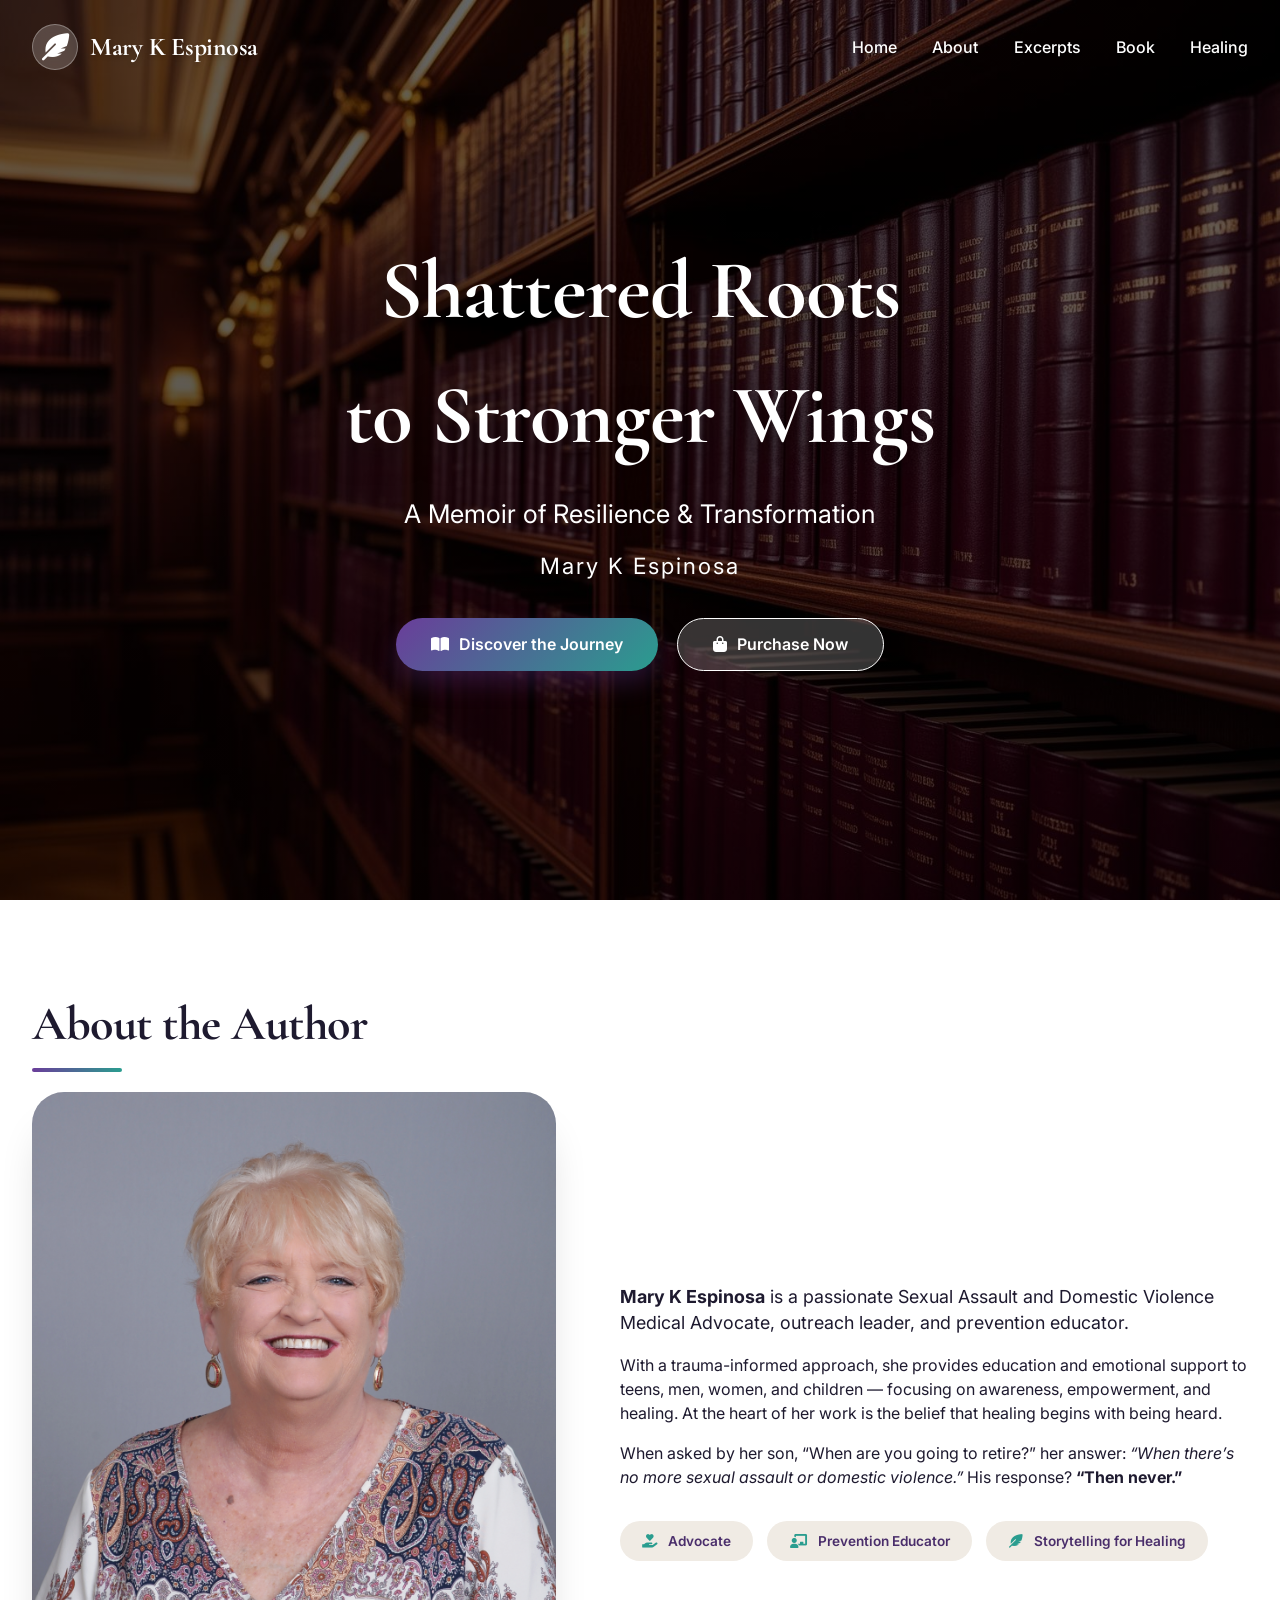
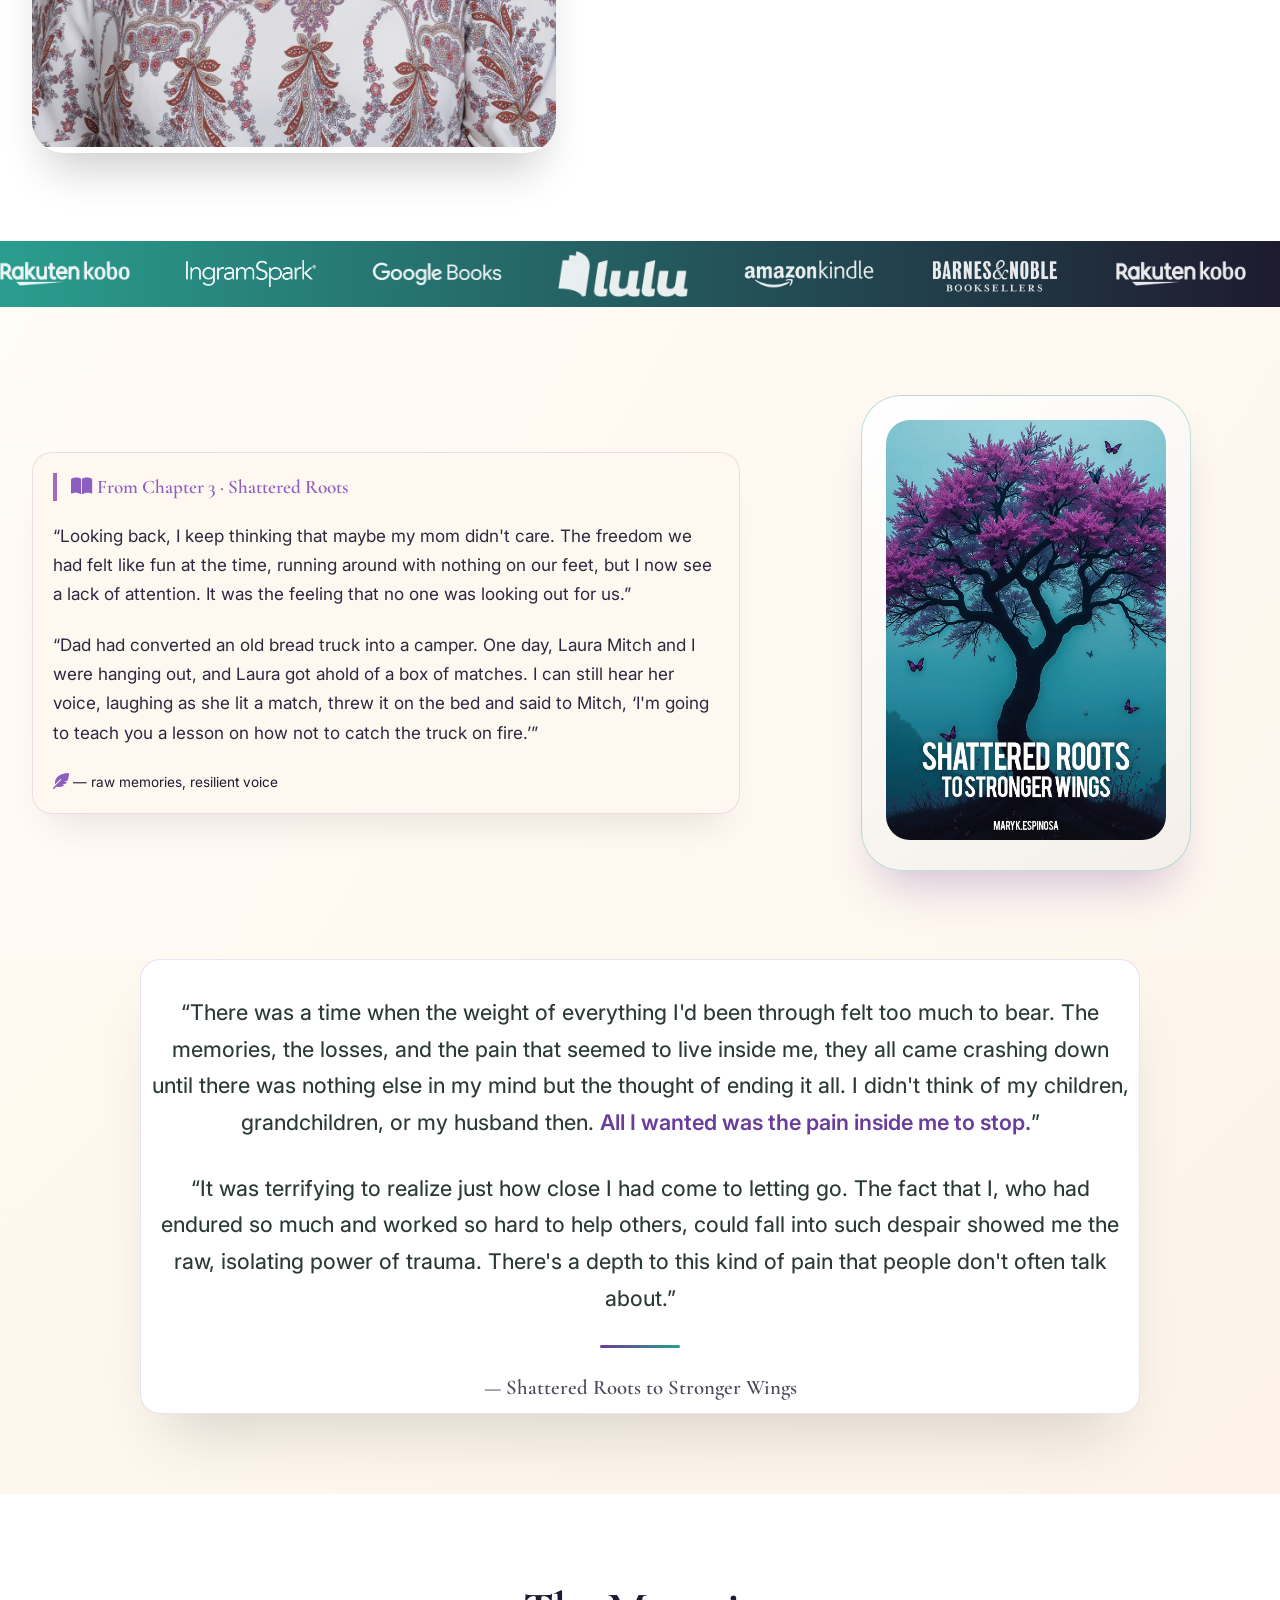
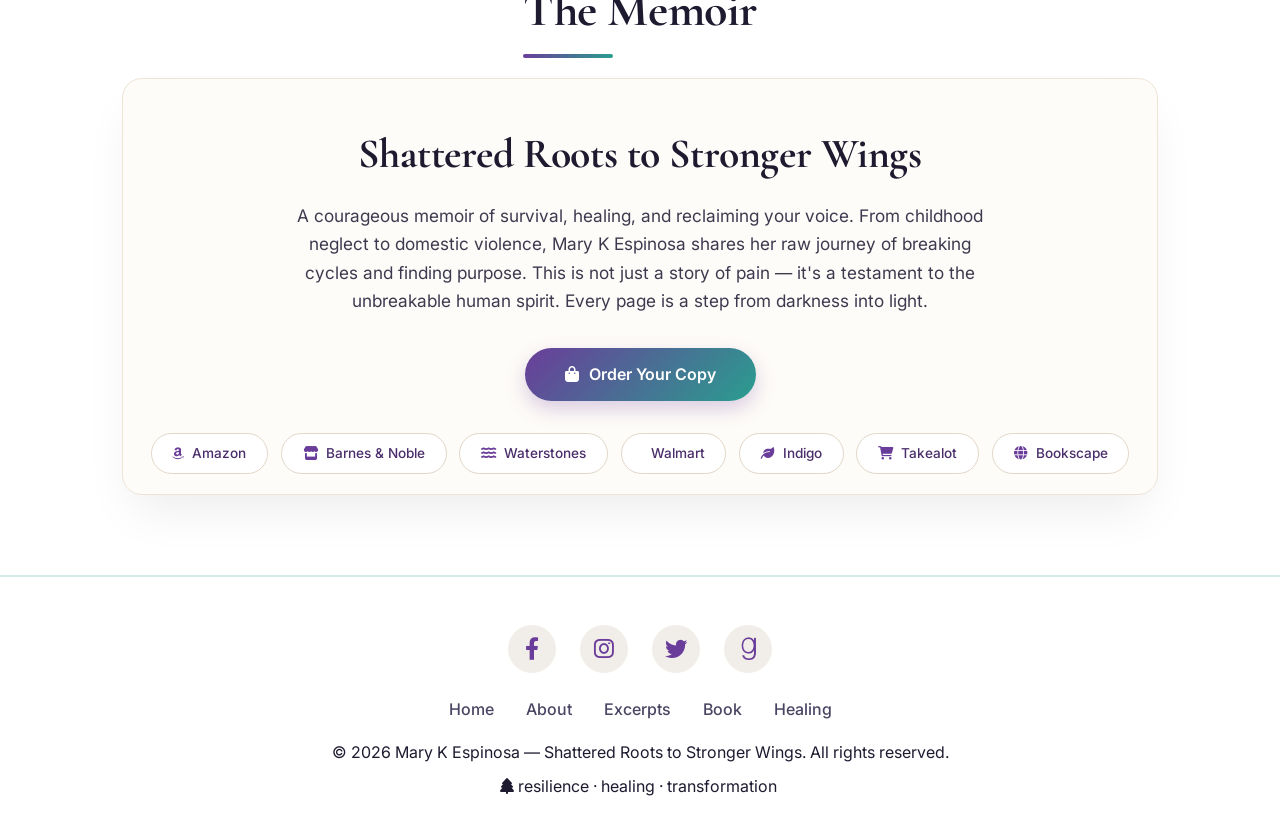
==== commit f7a00c9a: "Add files via upload" ====
--- a/index.html
+++ b/index.html
@@ -9,418 +9,7 @@
   <link rel="stylesheet" href="https://cdnjs.cloudflare.com/ajax/libs/font-awesome/6.0.0-beta3/css/all.min.css">
   <!-- Google Fonts -->
   <link href="https://fonts.googleapis.com/css2?family=Inter:opsz,wght@14..32,300;400;500;600;700&family=Cormorant+Garamond:ital,wght@0,400;0,500;0,600;0,700;1,500;1,600&display=swap" rel="stylesheet">
-  <style>
-    * {
-      margin: 0;
-      padding: 0;
-      box-sizing: border-box;
-    }
-
-    body {
-      font-family: 'Inter', sans-serif;
-      background: #FFFFFF;
-      color: #1E1A2F;
-      line-height: 1.5;
-      scroll-behavior: smooth;
-      overflow-x: hidden;
-    }
-
-    h1, h2, h3, .logo-text, .hero-title, .section-title {
-      font-family: 'Cormorant Garamond', serif;
-      font-weight: 700;
-      letter-spacing: -0.01em;
-    }
-
-    .container {
-      max-width: 1280px;
-      margin: 0 auto;
-      padding: 0 2rem;
-    }
-
-    ::-webkit-scrollbar { width: 8px; }
-    ::-webkit-scrollbar-track { background: #F0EBE4; }
-    ::-webkit-scrollbar-thumb { background: linear-gradient(135deg, #6A3D9A, #2A9D8F); border-radius: 10px; }
-
-    /* Navbar Transparent */
-    .navbar {
-      background: transparent;
-      padding: 1.5rem 2rem;
-      position: absolute;
-      top: 0;
-      left: 0;
-      width: 100%;
-      z-index: 1000;
-    }
-    .nav-container {
-      max-width: 1400px;
-      margin: 0 auto;
-      display: flex;
-      justify-content: space-between;
-      align-items: center;
-    }
-    .logo { display: flex; align-items: center; gap: 12px; cursor: pointer; }
-    .logo-icon {
-      background: rgba(255,255,255,0.2);
-      backdrop-filter: blur(8px);
-      width: 46px; height: 46px; border-radius: 30px;
-      display: flex; align-items: center; justify-content: center;
-      border: 1px solid rgba(255,255,255,0.3);
-    }
-    .logo-icon i { font-size: 1.7rem; color: white; }
-    .logo-text { font-size: 1.6rem; font-weight: 700; color: white; text-shadow: 0 2px 5px rgba(0,0,0,0.2); }
-    .nav-menu { display: flex; gap: 2.2rem; list-style: none; }
-    .nav-link { text-decoration: none; font-weight: 500; color: white; font-size: 1rem; position: relative; padding-bottom: 6px; text-shadow: 0 1px 3px rgba(0,0,0,0.2); }
-    .nav-link:after { content: ''; position: absolute; width: 0; height: 2.5px; bottom: 0; left: 0; background: white; transition: width 0.3s ease; border-radius: 2px; }
-    .nav-link:hover:after { width: 100%; }
-    .hamburger { display: none; font-size: 1.8rem; cursor: pointer; color: white; z-index: 1001; }
-    .side-menu {
-      position: fixed; top: 0; right: -100%; width: 280px; height: 100vh; background: #FFFFFF;
-      box-shadow: -5px 0 30px rgba(0,0,0,0.15); z-index: 2000; transition: right 0.35s;
-      padding: 2rem 1.5rem; display: flex; flex-direction: column; gap: 2rem;
-    }
-    .side-menu.active { right: 0; }
-    .close-menu { font-size: 1.8rem; cursor: pointer; color: #6A3D9A; text-align: right; }
-    .side-nav-links { display: flex; flex-direction: column; gap: 1.8rem; list-style: none; }
-    .side-nav-links a { text-decoration: none; font-size: 1.3rem; font-weight: 500; color: #1E1A2F; }
-    .side-nav-links a:hover { color: #6A3D9A; }
-    .overlay-blur {
-      position: fixed; top: 0; left: 0; width: 100%; height: 100%;
-      background: rgba(0,0,0,0.4); backdrop-filter: blur(3px); z-index: 1999;
-      opacity: 0; visibility: hidden; transition: all 0.3s;
-    }
-    .overlay-blur.active { opacity: 1; visibility: visible; }
-    .btn {
-      display: inline-flex; align-items: center; gap: 0.6rem; padding: 0.85rem 2.2rem;
-      border-radius: 40px; font-weight: 600; text-decoration: none; transition: all 0.3s;
-      font-size: 1rem;
-    }
-    .btn-primary {
-      background: linear-gradient(135deg, #6A3D9A, #2A9D8F);
-      color: white; box-shadow: 0 12px 24px rgba(106,61,154,0.3);
-    }
-    /* .btn-primary:hover { transform: translateY(-4px); box-shadow: 0 20px 30px rgba(42,157,143,0.35); } */
-    .btn-outline {
-      background: rgba(255,255,255,0.2); backdrop-filter: blur(6px);
-      border: 1.5px solid white; color: white;
-    }
-    .btn-outline:hover { background: white; color: #6A3D9A; transform: translateY(-3px); }
-    .section-title {
-      font-size: 3rem; margin-bottom: 2rem; position: relative; display: inline-block;
-    }
-    .section-title:after {
-      content: ''; position: absolute; bottom: -12px; left: 0;
-      width: 90px; height: 4px; background: linear-gradient(90deg, #6A3D9A, #2A9D8F); border-radius: 4px;
-    }
-    section { padding: 5.5rem 0; }
-
-    /* Hero */
-    .hero {
-      min-height: 100vh;
-      background: linear-gradient(0deg, rgba(0,0,0,0.65), rgba(0,0,0,0.6)), url('https://www.ekurhuleniauthors.org/assets/hero-books-bg-Cq61kovy.jpg');
-      background-size: cover; background-position: center;
-      display: flex; align-items: center; text-align: center; color: white;
-    }
-    .hero-content { max-width: 950px; margin: 0 auto; animation: fadeInUp 1s ease forwards; }
-    .hero-title { font-size: 5.2rem; margin-bottom: 1rem; text-shadow: 0 10px 30px rgba(0,0,0,0.5); }
-    .hero-sub { font-size: 1.6rem; margin-bottom: 1rem; }
-    .hero-author { font-size: 1.4rem; margin-bottom: 2.2rem; letter-spacing: 2px; }
-    @keyframes fadeInUp { from { opacity: 0; transform: translateY(40px); } to { opacity: 1; transform: translateY(0); } }
-
-    /* About */
-    .about-grid { display: flex; align-items: center; gap: 4rem; flex-wrap: wrap; }
-    .about-img { flex: 1; border-radius: 32px; overflow: hidden; box-shadow: 0 30px 45px -15px rgba(0,0,0,0.2); }
-    .about-img img { width: 100%; height: auto; }
-    .about-text { flex: 1.2; }
-    .about-badge { display: flex; gap: 14px; flex-wrap: wrap; margin-top: 2rem; }
-    .badge { background: #F0EBE4; padding: 0.6rem 1.4rem; border-radius: 60px; font-size: 0.85rem; font-weight: 600; color: #4A2E6B; }
-    .badge i { margin-right: 8px; color: #2A9D8F; }
-
-    /* Marquee */
-    .marquee-section {
-      /* background: linear-gradient(90deg, #2A3A2F, #3D5A4A, #2A9D8F, #3D5A4A, #2A3A2F); */
-      background: linear-gradient(90deg, #2A9D8F,#1E1A2F);
-      padding: 10px 0; overflow: hidden; white-space: nowrap;
-    }
-    .marquee-track {
-      display: inline-flex; align-items: center; gap: 3.5rem;
-      animation: marqueeScroll 22s linear infinite;
-    }
-    .marquee-track img { height: 100%; width: auto; max-width: 130px; filter: brightness(0) invert(1); opacity: 0.9; transition: all 0.3s; }
-    .marquee-track img:hover { opacity: 1; transform: scale(1.05); }
-    @keyframes marqueeScroll { 0% { transform: translateX(0); } 100% { transform: translateX(-50%); } }
-    .marquee-container { max-width: 100%; overflow-x: hidden; }
-    @media (max-width: 768px) { .marquee-track img { height: 35px; max-width: 100px; } .marquee-track { gap: 2rem; } }
-
-    /* Chapter excerpt */
-    .chapter-enhanced { background: linear-gradient(120deg, #FFFBF5 0%, #FEF7EE 100%); }
-    .chapter-grid { display: flex; align-items: center; gap: 4rem; flex-wrap: wrap; }
-    .chapter-left {
-      flex: 1.2; background: rgba(255,248,240,0.95); border-radius: 20px;
-      padding: 20px; box-shadow: 0 25px 38px -18px rgba(0,0,0,0.1);
-      border: 1px solid rgba(165,105,189,0.2);
-    }
-    .chapter-tag { font-family: 'Cormorant Garamond', serif; font-weight: 600; font-size: 1.2rem; color: #8B5FBF; border-left: 4px solid #A569BD; padding-left: 14px; margin-bottom: 1.2rem; display: inline-block; }
-    .excerpt-paragraph { font-size: 1.07rem; line-height: 1.7; margin-bottom: 1.4rem; color: #2D283E; }
-    .chapter-right { flex: 0.8; display: flex; justify-content: center; }
-    .book-image-frame {
-      background: linear-gradient(145deg, #FFFFFF, #F4EFE9); border-radius: 40px;
-      padding: 1.5rem; box-shadow: 0 30px 45px -18px rgba(106,61,154,0.3);
-      border: 1px solid rgba(42,157,143,0.3);
-    }
-    .book-image-frame img { max-width: 280px; width: 100%; border-radius: 24px; }
-
-    /* ========== BEST QUOTE SECTION WITH BUTTERFLIES ========== */
-    .butterfly-quote-premium {
-      background: linear-gradient(135deg, #FEF9F0 0%, #FDF3E8 100%);
-      padding: 5rem 0;
-      padding-top: 0 ;
-      position: relative;
-      overflow: hidden;
-    }
-    .quote-master-card {
-      padding: 10px !important;
-      border-radius: 20px !important;
-      margin: 0 !important;
-    }
-    .floating-butterflies {
-      position: absolute;
-      width: 100%;
-      height: 100%;
-      top: 0;
-      left: 0;
-      pointer-events: none;
-      z-index: 1;
-    }
-    .fly {
-      position: absolute;
-      font-size: 2rem;
-      color: rgba(106, 61, 154, 0.25);
-      animation: floatAround 20s infinite ease-in-out;
-    }
-    .fly img {
-  width: 50px;
-  opacity: 0.6;
-  filter: hue-rotate(260deg) saturate(0.8);
-  transition: transform 0.4s ease;
-}
-
-/* optional premium hover */
-.fly img:hover {
-  transform: scale(1.2) rotate(10deg);
-}
-    @keyframes floatAround {
-      0% { transform: translate(0,0) rotate(0deg); opacity: 0.3; }
-      33% { transform: translate(35px,-25px) rotate(12deg); opacity: 0.7; }
-      66% { transform: translate(-20px,-40px) rotate(-8deg); opacity: 0.5; }
-      100% { transform: translate(0,0) rotate(0deg); opacity: 0.3; }
-    }
-    .fly:nth-child(1) { top: 10%; left: 5%; animation-duration: 22s; }
-    .fly:nth-child(2) { top: 15%; left: 88%; animation-duration: 26s; animation-delay: -3s; }
-    .fly:nth-child(3) { top: 45%; left: 93%; animation-duration: 24s; }
-    .fly:nth-child(4) { top: 75%; left: 6%; animation-duration: 28s; }
-    .fly:nth-child(5) { top: 60%; left: 80%; animation-duration: 19s; }
-    .fly:nth-child(6) { top: 85%; left: 40%; animation-duration: 30s; }
-    .fly:nth-child(7) { top: 25%; left: 35%; animation-duration: 21s; }
-    .fly:nth-child(2) img { width: 28px; }
-.fly:nth-child(4) img { width: 40px; }
-.fly:nth-child(6) img { width: 32px; }
-    
-    .quote-master-card {
-      position: relative;
-      z-index: 10;
-      max-width: 1000px;
-      margin: 0 auto !important;
-      background: #FFFFFF;
-      border-radius: 64px;
-      padding: 3rem;
-      box-shadow: 0 40px 60px -25px rgba(0, 0, 0, 0.15);
-      transition: all 0.4s ease;
-      border: 1px solid rgba(106, 61, 154, 0.15);
-    }
-    .quote-master-card:hover {
-      transform: translateY(-8px);
-      box-shadow: 0 55px 70px -30px rgba(106, 61, 154, 0.25);
-      border-color: rgba(42, 157, 143, 0.3);
-    }
-    .butterfly-decoration {
-      display: flex;
-      justify-content: center;
-      gap: 20px;
-      margin-bottom: 1.5rem;
-      font-size: 2.2rem;
-      color: #2A9D8F;
-      opacity: 0.7;
-    }
-    .quote-text-large {
-      font-size: 1.35rem;
-      line-height: 1.7;
-      color: #2C3A36;
-      text-align: center;
-      margin-bottom: 1.8rem;
-      font-weight: 450;
-    }
-    .quote-text-large strong {
-      color: #6A3D9A;
-      font-weight: 600;
-    }
-    .quote-divider {
-      width: 80px;
-      height: 3px;
-      background: linear-gradient(90deg, #6A3D9A, #2A9D8F);
-      margin: 1.5rem auto;
-      border-radius: 3px;
-    }
-    .quote-author {
-      display: flex;
-      align-items: center;
-      justify-content: center;
-      gap: 12px;
-      font-family: 'Cormorant Garamond', serif;
-      font-size: 1.3rem;
-      font-weight: 600;
-      color: #4A4A5A;
-    }
-    .quote-author i {
-      font-size: 1.5rem;
-      color: #6A3D9A;
-    }
-    @media (max-width: 768px) {
-      .quote-master-card { padding: 1.8rem; margin: 0 1rem; }
-      .quote-text-large { font-size: 1.1rem; }
-      .butterfly-decoration { font-size: 1.5rem; gap: 12px; }
-    }
-
-    /* ========== NEW WOW MEMOIR SECTION - ELEGANT WHITE ========== */
-    .memoir-premium {
-      background: #FFFFFF;
-      padding: 5rem 0;
-    }
-    .memoir-premium-container {
-      max-width: 1100px;
-      margin: 0 auto;
-      padding: 0 2rem;
-      text-align: center;
-    }
-    .memoir-luxury-card {
-      border-radius: 20px !important;
-      padding: 20px 10px !important;
-    }
-    .memoir-luxury-card {
-      background: #FEFCF8;
-      border-radius: 70px;
-      padding: 3rem 2.5rem;
-      border: 1px solid #EDE3D6;
-      box-shadow: 0 25px 50px -12px rgba(0, 0, 0, 0.08);
-      transition: all 0.4s;
-      position: relative;
-      overflow: hidden;
-    }
-    .memoir-luxury-card:hover {
-      transform: translateY(-10px);
-      box-shadow: 0 40px 60px -20px rgba(106, 61, 154, 0.2);
-      border-color: #D4C5B4;
-    }
-    .butterfly-icon-row {
-      display: flex;
-      justify-content: center;
-      gap: 18px;
-      font-size: 2rem;
-      color: #C8B3E0;
-      margin-bottom: 1.5rem;
-    }
-    .memoir-luxury-card h3 {
-      font-size: 2.6rem;
-      margin-bottom: 1rem;
-      color: #1E1A2F;
-      font-family: 'Cormorant Garamond', serif;
-    }
-    .memoir-luxury-card p {
-      font-size: 1.08rem;
-      color: #3D3A4F;
-      max-width: 700px;
-      margin: 0 auto 2rem auto;
-      line-height: 1.65;
-    }
-    .btn-luxury {
-      background: linear-gradient(135deg, #6A3D9A, #2A9D8F);
-      color: white;
-      padding: 0.9rem 2.5rem;
-      border-radius: 60px;
-      text-decoration: none;
-      font-weight: 600;
-      display: inline-flex;
-      align-items: center;
-      gap: 10px;
-      transition: 0.3s;
-      box-shadow: 0 8px 20px rgba(106, 61, 154, 0.25);
-      border: none;
-    }
-    .btn-luxury:hover { transform: scale(1.02); box-shadow: 0 15px 30px rgba(42, 157, 143, 0.35); }
-    .store-badge-luxury {
-      display: flex;
-      flex-wrap: wrap;
-      justify-content: center;
-      gap: 0.8rem;
-      margin-top: 2rem;
-    }
-    .store-badge-luxury a {
-      background: #FFFFFF;
-      border: 1px solid #E2D6C8;
-      padding: 0.6rem 1.3rem;
-      border-radius: 40px;
-      font-size: 0.85rem;
-      font-weight: 500;
-      color: #4A2E6B;
-      text-decoration: none;
-      transition: 0.25s;
-      display: inline-flex;
-      align-items: center;
-      gap: 8px;
-    }
-    .store-badge-luxury a i { color: #6A3D9A; }
-    .store-badge-luxury a:hover {
-      background: #6A3D9A;
-      border-color: #6A3D9A;
-      color: white;
-      transform: translateY(-3px);
-    }
-    .store-badge-luxury a:hover i { color: white; }
-    @media (max-width: 768px) {
-      .memoir-luxury-card h3 { font-size: 1.9rem; }
-      .memoir-luxury-card { padding: 1.8rem; }
-    }
-
-    /* Footer */
-    footer {
-      background: #FFFFFF;
-      border-top: 2px solid rgba(42, 157, 143, 0.2);
-      padding: 3rem 0 2rem;
-      text-align: center;
-    }
-    .social-links { display: flex; justify-content: center; gap: 1.5rem; margin-bottom: 1.5rem; }
-    .social-icon {
-      background: #F1EEEA; width: 48px; height: 48px; border-radius: 50%;
-      display: inline-flex; align-items: center; justify-content: center;
-      color: #6A3D9A; font-size: 1.4rem; transition: 0.25s;
-      text-decoration: none;
-    }
-    .social-icon:hover { background: #6A3D9A; color: white; transform: translateY(-5px); }
-    .footer-links { display: flex; justify-content: center; gap: 2rem; flex-wrap: wrap; margin-bottom: 1.2rem; }
-    .footer-links a { color: #4A4563; text-decoration: none; font-weight: 500; }
-    .footer-links a:hover { color: #2A9D8F; }
-
-    @media (max-width: 850px) {
-      .nav-menu { display: none; }
-      .hamburger { display: block; }
-      .hero-title { font-size: 3rem; }
-      .section-title { font-size: 2.4rem; }
-      .about-grid, .chapter-grid { flex-direction: column; }
-      .chapter-right { order: -1; }
-    }
-
-    .fade-up { opacity: 0; transform: translateY(30px); transition: opacity 0.8s, transform 0.8s; }
-    .fade-up.appear { opacity: 1; transform: translateY(0); }
-  </style>
+  <link rel="stylesheet" href="style.css">
 </head>
 <body>
 
@@ -464,7 +53,7 @@
   <div class="container">
     <h2 class="section-title">About the Author</h2>
     <div class="about-grid">
-      <div class="about-img"><img src="author.png" alt="Mary K Espinosa" onerror="this.src='https://placehold.co/600x700?text=Mary+K+Espinosa'"></div>
+      <div class="about-img"><img src="images/author.png" alt="Mary K Espinosa" onerror="this.src='https://placehold.co/600x700?text=Mary+K+Espinosa'"></div>
       <div class="about-text">
         <p style="font-size:1.12rem; margin-bottom:1rem;"><strong>Mary K Espinosa</strong> is a passionate Sexual Assault and Domestic Violence Medical Advocate, outreach leader, and prevention educator.</p>
         <p>With a trauma-informed approach, she provides education and emotional support to teens, men, women, and children — focusing on awareness, empowerment, and healing. At the heart of her work is the belief that healing begins with being heard.</p>
@@ -479,8 +68,19 @@
 <div class="marquee-section">
   <div class="marquee-container">
     <div class="marquee-track">
-      <img src="https://gulfbookpublishers.com/assets/images/Rakuten-Kobo-logo.png" alt="Kobo"><img src="https://gulfbookpublishers.com/assets/images/IngramSpark.jpg" alt="IngramSpark"><img src="https://gulfbookpublishers.com/assets/images/Google-Books.png" alt="Google Books"><img src="https://gulfbookpublishers.com/assets/images/Lulu-logo.png" alt="Lulu"><img src="https://gulfbookpublishers.com/assets/images/amazon-kindle.webp" alt="Kindle"><img src="https://gulfbookpublishers.com/assets/images/Barnes&Noble.png" alt="Barnes & Noble">
-      <img src="https://gulfbookpublishers.com/assets/images/Rakuten-Kobo-logo.png" alt="Kobo"><img src="https://gulfbookpublishers.com/assets/images/IngramSpark.jpg" alt="IngramSpark"><img src="https://gulfbookpublishers.com/assets/images/Google-Books.png" alt="Google Books"><img src="https://gulfbookpublishers.com/assets/images/Lulu-logo.png" alt="Lulu"><img src="https://gulfbookpublishers.com/assets/images/amazon-kindle.webp" alt="Kindle"><img src="https://gulfbookpublishers.com/assets/images/Barnes&Noble.png" alt="Barnes & Noble">
+      <img src="images/Rakuten-Kobo-logo.png" alt="Kobo">
+      <img src="images/IngramSpark.jpg" alt="IngramSpark">
+      <img src="images/Google-Books.png" alt="Google Books">
+      <img src="images/Lulu-logo.png" alt="Lulu">
+      <img src="images/amazon-kindle.webp" alt="Kindle">
+      <img src="images/Barnes&Noble.png" alt="Barnes & Noble">
+
+      <img src="images/Rakuten-Kobo-logo.png" alt="Kobo">
+      <img src="images/IngramSpark.jpg" alt="IngramSpark">
+      <img src="images/Google-Books.png" alt="Google Books">
+      <img src="images/Lulu-logo.png" alt="Lulu">
+      <img src="images/amazon-kindle.webp" alt="Kindle">
+      <img src="images/Barnes&Noble.png" alt="Barnes & Noble">
     </div>
   </div>
 </div>
@@ -495,7 +95,7 @@
         <p class="excerpt-paragraph">“Dad had converted an old bread truck into a camper. One day, Laura Mitch and I were hanging out, and Laura got ahold of a box of matches. I can still hear her voice, laughing as she lit a match, threw it on the bed and said to Mitch, ‘I'm going to teach you a lesson on how not to catch the truck on fire.’”</p>
         <div><i class="fas fa-feather-alt" style="color:#8B5FBF;"></i> <span style="font-size:0.85rem;"> — raw memories, resilient voice</span></div>
       </div>
-      <div class="chapter-right"><div class="book-image-frame"><img src="book.jpeg" alt="Book cover" onerror="this.src='https://placehold.co/400x500?text=Book+Cover'"></div></div>
+      <div class="chapter-right"><div class="book-image-frame"><img src="images/book.jpeg" alt="Book cover" onerror="this.src='https://placehold.co/400x500?text=Book+Cover'"></div></div>
     </div>
   </div>
 </section>
--- a/style.css
+++ b/style.css
@@ -0,0 +1,721 @@
+* {
+      margin: 0;
+      padding: 0;
+      box-sizing: border-box;
+    }
+
+    body {
+      font-family: 'Inter', sans-serif;
+      background: #FFFFFF;
+      color: #1E1A2F;
+      line-height: 1.5;
+      scroll-behavior: smooth;
+      overflow-x: hidden;
+    }
+
+    h1, h2, h3, .logo-text, .hero-title, .section-title {
+      font-family: 'Cormorant Garamond', serif;
+      font-weight: 700;
+      letter-spacing: -0.01em;
+    }
+
+    .container {
+      max-width: 1280px;
+      margin: 0 auto;
+      padding: 0 2rem;
+    }
+
+    ::-webkit-scrollbar { width: 8px; }
+    ::-webkit-scrollbar-track { background: #F0EBE4; }
+    ::-webkit-scrollbar-thumb { background: linear-gradient(135deg, #6A3D9A, #2A9D8F); border-radius: 10px; }
+
+    /* Navbar Transparent */
+    .navbar {
+      background: transparent;
+      padding: 1.5rem 2rem;
+      position: absolute;
+      top: 0;
+      left: 0;
+      width: 100%;
+      z-index: 1000;
+    }
+    .nav-container {
+      max-width: 1400px;
+      margin: 0 auto;
+      display: flex;
+      justify-content: space-between;
+      align-items: center;
+    }
+    .logo { display: flex; align-items: center; gap: 12px; cursor: pointer; }
+    .logo-icon {
+      background: rgba(255,255,255,0.2);
+      backdrop-filter: blur(8px);
+      width: 46px; height: 46px; border-radius: 30px;
+      display: flex; align-items: center; justify-content: center;
+      border: 1px solid rgba(255,255,255,0.3);
+    }
+    .logo-icon i { font-size: 1.7rem; color: white; }
+    .logo-text { font-size: 1.6rem; font-weight: 700; color: white; text-shadow: 0 2px 5px rgba(0,0,0,0.2); }
+    .nav-menu { display: flex; gap: 2.2rem; list-style: none; }
+    .nav-link { text-decoration: none; font-weight: 500; color: white; font-size: 1rem; position: relative; padding-bottom: 6px; text-shadow: 0 1px 3px rgba(0,0,0,0.2); }
+    .nav-link:after { content: ''; position: absolute; width: 0; height: 2.5px; bottom: 0; left: 0; background: white; transition: width 0.3s ease; border-radius: 2px; }
+    .nav-link:hover:after { width: 100%; }
+    .hamburger { display: none; font-size: 1.8rem; cursor: pointer; color: white; z-index: 1001; }
+    .side-menu {
+      position: fixed; top: 0; right: -100%; width: 280px; height: 100vh; background: #FFFFFF;
+      box-shadow: -5px 0 30px rgba(0,0,0,0.15); z-index: 2000; transition: right 0.35s;
+      padding: 2rem 1.5rem; display: flex; flex-direction: column; gap: 2rem;
+    }
+    .side-menu.active { right: 0; }
+    .close-menu { font-size: 1.8rem; cursor: pointer; color: #6A3D9A; text-align: right; }
+    .side-nav-links { display: flex; flex-direction: column; gap: 1.8rem; list-style: none; }
+    .side-nav-links a { text-decoration: none; font-size: 1.3rem; font-weight: 500; color: #1E1A2F; }
+    .side-nav-links a:hover { color: #6A3D9A; }
+    .overlay-blur {
+      position: fixed; top: 0; left: 0; width: 100%; height: 100%;
+      background: rgba(0,0,0,0.4); backdrop-filter: blur(3px); z-index: 1999;
+      opacity: 0; visibility: hidden; transition: all 0.3s;
+    }
+    .overlay-blur.active { opacity: 1; visibility: visible; }
+    .btn {
+      display: inline-flex; align-items: center; gap: 0.6rem; padding: 0.85rem 2.2rem;
+      border-radius: 40px; font-weight: 600; text-decoration: none; transition: all 0.3s;
+      font-size: 1rem;
+    }
+    .btn-primary {
+      background: linear-gradient(135deg, #6A3D9A, #2A9D8F);
+      color: white; box-shadow: 0 12px 24px rgba(106,61,154,0.3);
+    }
+    /* .btn-primary:hover { transform: translateY(-4px); box-shadow: 0 20px 30px rgba(42,157,143,0.35); } */
+    .btn-outline {
+      background: rgba(255,255,255,0.2); backdrop-filter: blur(6px);
+      border: 1.5px solid white; color: white;
+    }
+    .btn-outline:hover { background: white; color: #6A3D9A; transform: translateY(-3px); }
+    .section-title {
+      font-size: 3rem; margin-bottom: 2rem; position: relative; display: inline-block;
+    }
+    .section-title:after {
+      content: ''; position: absolute; bottom: -12px; left: 0;
+      width: 90px; height: 4px; background: linear-gradient(90deg, #6A3D9A, #2A9D8F); border-radius: 4px;
+    }
+    section { padding: 5.5rem 0; }
+
+    /* Hero */
+    .hero {
+      min-height: 100vh;
+      background: linear-gradient(0deg, rgba(0,0,0,0.65), rgba(0,0,0,0.6)), 
+      url('images/hero-bg.jpg');
+      background-size: cover; background-position: center;
+      display: flex; align-items: center; text-align: center; color: white;
+    }
+    .hero-content { max-width: 950px; margin: 0 auto; animation: fadeInUp 1s ease forwards; }
+    .hero-title { font-size: 5.2rem; margin-bottom: 1rem; text-shadow: 0 10px 30px rgba(0,0,0,0.5); }
+    .hero-sub { font-size: 1.6rem; margin-bottom: 1rem; }
+    .hero-author { font-size: 1.4rem; margin-bottom: 2.2rem; letter-spacing: 2px; }
+    @keyframes fadeInUp { from { opacity: 0; transform: translateY(40px); } to { opacity: 1; transform: translateY(0); } }
+
+    /* About */
+    .about-grid { display: flex; align-items: center; gap: 4rem; flex-wrap: wrap; }
+    .about-img { flex: 1; border-radius: 32px; overflow: hidden; box-shadow: 0 30px 45px -15px rgba(0,0,0,0.2); }
+    .about-img img { width: 100%; height: auto; }
+    .about-text { flex: 1.2; }
+    .about-badge { display: flex; gap: 14px; flex-wrap: wrap; margin-top: 2rem; }
+    .badge { background: #F0EBE4; padding: 0.6rem 1.4rem; border-radius: 60px; font-size: 0.85rem; font-weight: 600; color: #4A2E6B; }
+    .badge i { margin-right: 8px; color: #2A9D8F; }
+
+    /* Marquee */
+    .marquee-section {
+      /* background: linear-gradient(90deg, #2A3A2F, #3D5A4A, #2A9D8F, #3D5A4A, #2A3A2F); */
+      background: linear-gradient(90deg, #2A9D8F,#1E1A2F);
+      padding: 10px 0; overflow: hidden; white-space: nowrap;
+    }
+    .marquee-track {
+      display: inline-flex; align-items: center; gap: 3.5rem;
+      animation: marqueeScroll 22s linear infinite;
+    }
+    .marquee-track img { height: 100%; width: auto; max-width: 130px; filter: brightness(0) invert(1); opacity: 0.9; transition: all 0.3s; }
+    .marquee-track img:hover { opacity: 1; transform: scale(1.05); }
+    @keyframes marqueeScroll { 0% { transform: translateX(0); } 100% { transform: translateX(-50%); } }
+    .marquee-container { max-width: 100%; overflow-x: hidden; }
+    @media (max-width: 768px) { .marquee-track img { height: 35px; max-width: 100px; } .marquee-track { gap: 2rem; } }
+
+    /* Chapter excerpt */
+    .chapter-enhanced { background: linear-gradient(120deg, #FFFBF5 0%, #FEF7EE 100%); }
+    .chapter-grid { display: flex; align-items: center; gap: 4rem; flex-wrap: wrap; }
+    .chapter-left {
+      flex: 1.2; background: rgba(255,248,240,0.95); border-radius: 20px;
+      padding: 20px; box-shadow: 0 25px 38px -18px rgba(0,0,0,0.1);
+      border: 1px solid rgba(165,105,189,0.2);
+    }
+    .chapter-tag { font-family: 'Cormorant Garamond', serif; font-weight: 600; font-size: 1.2rem; color: #8B5FBF; border-left: 4px solid #A569BD; padding-left: 14px; margin-bottom: 1.2rem; display: inline-block; }
+    .excerpt-paragraph { font-size: 1.07rem; line-height: 1.7; margin-bottom: 1.4rem; color: #2D283E; }
+    .chapter-right { flex: 0.8; display: flex; justify-content: center; }
+    .book-image-frame {
+      background: linear-gradient(145deg, #FFFFFF, #F4EFE9); border-radius: 40px;
+      padding: 1.5rem; box-shadow: 0 30px 45px -18px rgba(106,61,154,0.3);
+      border: 1px solid rgba(42,157,143,0.3);
+    }
+    .book-image-frame img { max-width: 280px; width: 100%; border-radius: 24px; }
+
+    /* ========== BEST QUOTE SECTION WITH BUTTERFLIES ========== */
+    .butterfly-quote-premium {
+      background: linear-gradient(135deg, #FEF9F0 0%, #FDF3E8 100%);
+      padding: 5rem 0;
+      padding-top: 0 ;
+      position: relative;
+      overflow: hidden;
+    }
+    .quote-master-card {
+      padding: 10px !important;
+      border-radius: 20px !important;
+      margin: 0 !important;
+    }
+    .floating-butterflies {
+      position: absolute;
+      width: 100%;
+      height: 100%;
+      top: 0;
+      left: 0;
+      pointer-events: none;
+      z-index: 1;
+    }
+    .fly {
+      position: absolute;
+      font-size: 2rem;
+      color: rgba(106, 61, 154, 0.25);
+      animation: floatAround 20s infinite ease-in-out;
+    }
+    .fly img {
+  width: 50px;
+  opacity: 0.6;
+  filter: hue-rotate(260deg) saturate(0.8);
+  transition: transform 0.4s ease;
+}
+
+/* optional premium hover */
+.fly img:hover {
+  transform: scale(1.2) rotate(10deg);
+}
+    @keyframes floatAround {
+      0% { transform: translate(0,0) rotate(0deg); opacity: 0.3; }
+      33% { transform: translate(35px,-25px) rotate(12deg); opacity: 0.7; }
+      66% { transform: translate(-20px,-40px) rotate(-8deg); opacity: 0.5; }
+      100% { transform: translate(0,0) rotate(0deg); opacity: 0.3; }
+    }
+    .fly:nth-child(1) { top: 10%; left: 5%; animation-duration: 22s; }
+    .fly:nth-child(2) { top: 15%; left: 88%; animation-duration: 26s; animation-delay: -3s; }
+    .fly:nth-child(3) { top: 45%; left: 93%; animation-duration: 24s; }
+    .fly:nth-child(4) { top: 75%; left: 6%; animation-duration: 28s; }
+    .fly:nth-child(5) { top: 60%; left: 80%; animation-duration: 19s; }
+    .fly:nth-child(6) { top: 85%; left: 40%; animation-duration: 30s; }
+    .fly:nth-child(7) { top: 25%; left: 35%; animation-duration: 21s; }
+    .fly:nth-child(2) img { width: 28px; }
+.fly:nth-child(4) img { width: 40px; }
+.fly:nth-child(6) img { width: 32px; }
+    
+    .quote-master-card {
+      position: relative;
+      z-index: 10;
+      max-width: 1000px;
+      margin: 0 auto !important;
+      background: #FFFFFF;
+      border-radius: 64px;
+      padding: 3rem;
+      box-shadow: 0 40px 60px -25px rgba(0, 0, 0, 0.15);
+      transition: all 0.4s ease;
+      border: 1px solid rgba(106, 61, 154, 0.15);
+    }
+    .quote-master-card:hover {
+      transform: translateY(-8px);
+      box-shadow: 0 55px 70px -30px rgba(106, 61, 154, 0.25);
+      border-color: rgba(42, 157, 143, 0.3);
+    }
+    .butterfly-decoration {
+      display: flex;
+      justify-content: center;
+      gap: 20px;
+      margin-bottom: 1.5rem;
+      font-size: 2.2rem;
+      color: #2A9D8F;
+      opacity: 0.7;
+    }
+    .quote-text-large {
+      font-size: 1.35rem;
+      line-height: 1.7;
+      color: #2C3A36;
+      text-align: center;
+      margin-bottom: 1.8rem;
+      font-weight: 450;
+    }
+    .quote-text-large strong {
+      color: #6A3D9A;
+      font-weight: 600;
+    }
+    .quote-divider {
+      width: 80px;
+      height: 3px;
+      background: linear-gradient(90deg, #6A3D9A, #2A9D8F);
+      margin: 1.5rem auto;
+      border-radius: 3px;
+    }
+    .quote-author {
+      display: flex;
+      align-items: center;
+      justify-content: center;
+      gap: 12px;
+      font-family: 'Cormorant Garamond', serif;
+      font-size: 1.3rem;
+      font-weight: 600;
+      color: #4A4A5A;
+    }
+    .quote-author i {
+      font-size: 1.5rem;
+      color: #6A3D9A;
+    }
+    @media (max-width: 768px) {
+      .quote-master-card { padding: 1.8rem; margin: 0 1rem; }
+      .quote-text-large { font-size: 1.1rem; }
+      .butterfly-decoration { font-size: 1.5rem; gap: 12px; }
+    }
+
+    /* ========== NEW WOW MEMOIR SECTION - ELEGANT WHITE ========== */
+    .memoir-premium {
+      background: #FFFFFF;
+      padding: 5rem 0;
+    }
+    .memoir-premium-container {
+      max-width: 1100px;
+      margin: 0 auto;
+      padding: 0 2rem;
+      text-align: center;
+    }
+    .memoir-luxury-card {
+      border-radius: 20px !important;
+      padding: 20px 10px !important;
+    }
+    .memoir-luxury-card {
+      background: #FEFCF8;
+      border-radius: 70px;
+      padding: 3rem 2.5rem;
+      border: 1px solid #EDE3D6;
+      box-shadow: 0 25px 50px -12px rgba(0, 0, 0, 0.08);
+      transition: all 0.4s;
+      position: relative;
+      overflow: hidden;
+    }
+    .memoir-luxury-card:hover {
+      transform: translateY(-10px);
+      box-shadow: 0 40px 60px -20px rgba(106, 61, 154, 0.2);
+      border-color: #D4C5B4;
+    }
+    .butterfly-icon-row {
+      display: flex;
+      justify-content: center;
+      gap: 18px;
+      font-size: 2rem;
+      color: #C8B3E0;
+      margin-bottom: 1.5rem;
+    }
+    .memoir-luxury-card h3 {
+      font-size: 2.6rem;
+      margin-bottom: 1rem;
+      color: #1E1A2F;
+      font-family: 'Cormorant Garamond', serif;
+    }
+    .memoir-luxury-card p {
+      font-size: 1.08rem;
+      color: #3D3A4F;
+      max-width: 700px;
+      margin: 0 auto 2rem auto;
+      line-height: 1.65;
+    }
+    .btn-luxury {
+      background: linear-gradient(135deg, #6A3D9A, #2A9D8F);
+      color: white;
+      padding: 0.9rem 2.5rem;
+      border-radius: 60px;
+      text-decoration: none;
+      font-weight: 600;
+      display: inline-flex;
+      align-items: center;
+      gap: 10px;
+      transition: 0.3s;
+      box-shadow: 0 8px 20px rgba(106, 61, 154, 0.25);
+      border: none;
+    }
+    .btn-luxury:hover { transform: scale(1.02); box-shadow: 0 15px 30px rgba(42, 157, 143, 0.35); }
+    .store-badge-luxury {
+      display: flex;
+      flex-wrap: wrap;
+      justify-content: center;
+      gap: 0.8rem;
+      margin-top: 2rem;
+    }
+    .store-badge-luxury a {
+      background: #FFFFFF;
+      border: 1px solid #E2D6C8;
+      padding: 0.6rem 1.3rem;
+      border-radius: 40px;
+      font-size: 0.85rem;
+      font-weight: 500;
+      color: #4A2E6B;
+      text-decoration: none;
+      transition: 0.25s;
+      display: inline-flex;
+      align-items: center;
+      gap: 8px;
+    }
+    .store-badge-luxury a i { color: #6A3D9A; }
+    .store-badge-luxury a:hover {
+      background: #6A3D9A;
+      border-color: #6A3D9A;
+      color: white;
+      transform: translateY(-3px);
+    }
+    .store-badge-luxury a:hover i { color: white; }
+    @media (max-width: 768px) {
+      .memoir-luxury-card h3 { font-size: 1.9rem; }
+      .memoir-luxury-card { padding: 1.8rem; }
+    }
+
+    /* Footer */
+    footer {
+      background: #FFFFFF;
+      border-top: 2px solid rgba(42, 157, 143, 0.2);
+      padding: 3rem 0 2rem;
+      text-align: center;
+    }
+    .social-links { display: flex; justify-content: center; gap: 1.5rem; margin-bottom: 1.5rem; }
+    .social-icon {
+      background: #F1EEEA; width: 48px; height: 48px; border-radius: 50%;
+      display: inline-flex; align-items: center; justify-content: center;
+      color: #6A3D9A; font-size: 1.4rem; transition: 0.25s;
+      text-decoration: none;
+    }
+    .social-icon:hover { background: #6A3D9A; color: white; transform: translateY(-5px); }
+    .footer-links { display: flex; justify-content: center; gap: 2rem; flex-wrap: wrap; margin-bottom: 1.2rem; }
+    .footer-links a { color: #4A4563; text-decoration: none; font-weight: 500; }
+    .footer-links a:hover { color: #2A9D8F; }
+
+    @media (max-width: 850px) {
+      .nav-menu { display: none; }
+      .hamburger { display: block; }
+      .hero-title { font-size: 3rem; }
+      .section-title { font-size: 2.4rem; }
+      .about-grid, .chapter-grid { flex-direction: column; }
+      .chapter-right { order: -1; }
+    }
+
+    .fade-up { opacity: 0; transform: translateY(30px); transition: opacity 0.8s, transform 0.8s; }
+    .fade-up.appear { opacity: 1; transform: translateY(0); }
+
+
+
+    .about-page-hero-section {
+  /* min-height: 100vh; */
+        background: linear-gradient(90deg, #2A9D8F,#1E1A2F);
+  display: flex;
+  align-items: center;
+  padding: 60px 20px 0;
+  position: relative;
+  overflow: hidden;
+}
+
+/* CONTAINER */
+.about-page-hero-container {
+  max-width: 1250px;
+  margin: auto;
+  display: grid;
+  grid-template-columns: 1fr 1.2fr;
+  align-items: center;
+  gap: 60px;
+  margin: 0 auto;
+  position: relative;
+  z-index: 2;
+}
+
+/* LEFT IMAGE */
+.about-page-hero-left {
+  display: flex;
+  align-items: flex-end;
+  justify-content: center;
+  height: auto;
+}
+
+.about-page-hero-left img {
+  height: 100%;
+  object-fit: contain;
+  filter: drop-shadow(0 30px 40px rgba(0,0,0,0.6));
+}
+
+/* RIGHT CONTENT */
+.about-page-hero-right {
+  color: #fff;
+}
+
+/* TAG */
+.about-page-hero-tag {
+  display: inline-block;
+  background: rgba(255, 255, 255, 0.15);
+  color: #fff;
+  font-size: 13px;
+  padding: 6px 14px;
+  border-radius: 20px;
+  margin-bottom: 20px;
+  font-weight: 600;
+}
+
+/* HEADING */
+.about-page-hero-heading {
+  font-size: 48px;
+  line-height: 1.25;
+  margin-bottom: 20px;
+  font-weight: 700;
+}
+
+/* TEXT */
+.about-page-hero-text {
+  font-size: 16px;
+  color: #fff;
+  line-height: 1.7;
+  margin-bottom: 30px;
+  max-width: 520px;
+}
+
+/* BUTTONS */
+.about-page-hero-actions {
+  display: flex;
+  gap: 15px;
+}
+
+.about-page-hero-btn {
+  padding: 12px 30px;
+  border-radius: 30px;
+  border: none;
+  background: #fff;
+  color: #1E1A2F;
+  font-weight: 700;
+  cursor: pointer;
+  font-size: medium;
+}
+.about-page-hero-btn-outline {
+  padding: 12px 30px;
+  border-radius: 30px;
+  border: 2px solid #fff;
+  background: transparent;
+  color: #fff;
+  font-size: medium;
+  font-weight: 700;
+  cursor: pointer;
+}
+@media (max-width: 992px) {
+  .about-page-hero-container {
+    grid-template-columns: 1fr;
+    text-align: center;
+    padding: 60px 0;
+  }
+
+  .about-page-hero-left {
+    /* height: 60vh; */
+    display: none;
+  }
+
+  .about-page-hero-heading {
+    font-size: 36px;
+  }
+
+  .about-page-hero-actions {
+    justify-content: center;
+  }
+}
+
+@media (max-width: 576px) {
+  .about-page-hero-heading {
+    font-size: 35px;
+  }
+
+  .about-page-hero-text {
+    font-size: 14px;
+  }
+}
+
+
+.about-page-hero-books-section {
+  padding: 60px 20px;
+  background: #ffffff;
+}
+
+/* container */
+.about-page-hero-books-container {
+  max-width: 1200px;
+  margin: auto;
+}
+
+/* GRID */
+.about-page-hero-books-grid {
+  display: flex;
+  flex-wrap: wrap;
+  justify-content: center;
+  align-items: center;
+  gap: 40px;
+}
+
+/* CARD */
+.about-page-hero-book-card {
+  border-radius: 18px;
+  padding: 20px;
+  text-align: center;
+  box-shadow: 0 10px 25px rgba(0,0,0,0.06);
+  transition: 0.3s;
+}
+
+/* IMAGE BOX (IMPORTANT FIX) */
+.about-page-hero-book-image {
+  width: 100%;
+  height: 300px;
+  border-radius: 12px;
+  overflow: hidden;
+
+  display: flex;
+  align-items: center;
+  justify-content: center;
+}
+
+/* IMAGE FIX → NO CUTTING */
+.about-page-hero-book-image img {
+  width: 100%;
+  height: 100%;
+  object-fit: contain; /* IMPORTANT */
+  padding: 10px;
+}
+
+/* TITLE */
+.about-page-hero-book-title {
+  font-size: 18px;
+  margin-top: 15px;
+  color: #222;
+  font-weight: 600;
+}
+
+/* SUB */
+.about-page-hero-book-sub {
+  font-size: 14px;
+  color: #666;
+}
+
+/* HOVER */
+.about-page-hero-book-card:hover {
+  transform: translateY(-6px);
+}
+
+/* BUTTON WRAP */
+.about-page-hero-books-btn-wrap {
+  text-align: center;
+  margin-top: 50px;
+}
+
+/* BUTTON */
+.about-page-hero-books-btn {
+  padding: 12px 30px;
+  border-radius: 30px;
+  border: none;
+  background: #2A9D8F;
+  color: white;
+  font-weight: 700;
+  font-size: medium;
+  cursor: pointer;
+  transition: 0.3s;
+}
+
+/* RESPONSIVE */
+@media (max-width: 992px) {
+  .about-page-hero-books-grid {
+    grid-template-columns: repeat(2, 1fr);
+  }
+}
+
+@media (max-width: 576px) {
+  .about-page-hero-books-grid {
+    grid-template-columns: 1fr;
+  }
+}
+
+.about-page-hero-cta-section {
+  padding: 100px 20px;
+  background: linear-gradient(135deg, #2A9D8F, #1E1A2F);
+  position: relative;
+  overflow: hidden;
+}
+
+.about-page-hero-cta-container {
+  max-width: 900px;
+  margin: auto;
+  text-align: center;
+  position: relative;
+  z-index: 2;
+}
+
+/* HEADING */
+.about-page-hero-cta-heading {
+  font-size: 50px;
+  color: #ffffff;
+  margin-bottom: 20px;
+  font-weight: 700;
+  line-height: 1.3;
+}
+
+/* TEXT */
+.about-page-hero-cta-text {
+  font-size: 16px;
+  color: #fff;
+  max-width: 650px;
+  margin: auto;
+  margin-bottom: 35px;
+  line-height: 1.7;
+}
+
+/* BUTTON WRAP */
+.about-page-hero-cta-buttons {
+  display: flex;
+  justify-content: center;
+  gap: 15px;
+  flex-wrap: wrap;
+}
+
+/* PRIMARY BUTTON */
+.about-page-hero-cta-btn-primary {
+  padding: 12px 30px;
+  border-radius: 30px;
+  border: none;
+  background: #fff;
+  color: #1E1A2F;
+  font-weight: 700;
+  font-size: medium;
+  cursor: pointer;
+  transition: 0.3s;
+}
+/* OUTLINE BUTTON */
+.about-page-hero-cta-btn-outline {
+  padding: 12px 30px;
+  border-radius: 30px;
+  border: 2px solid white;
+  background: transparent;
+  color: white;
+  font-weight: 700;
+  font-size: medium;
+  cursor: pointer;
+  transition: 0.3s;
+}
+
+
+/* RESPONSIVE */
+@media (max-width: 768px) {
+  .about-page-hero-cta-heading {
+    font-size: 30px;
+  }
+
+  .about-page-hero-cta-text {
+    font-size: 14px;
+  }
+}
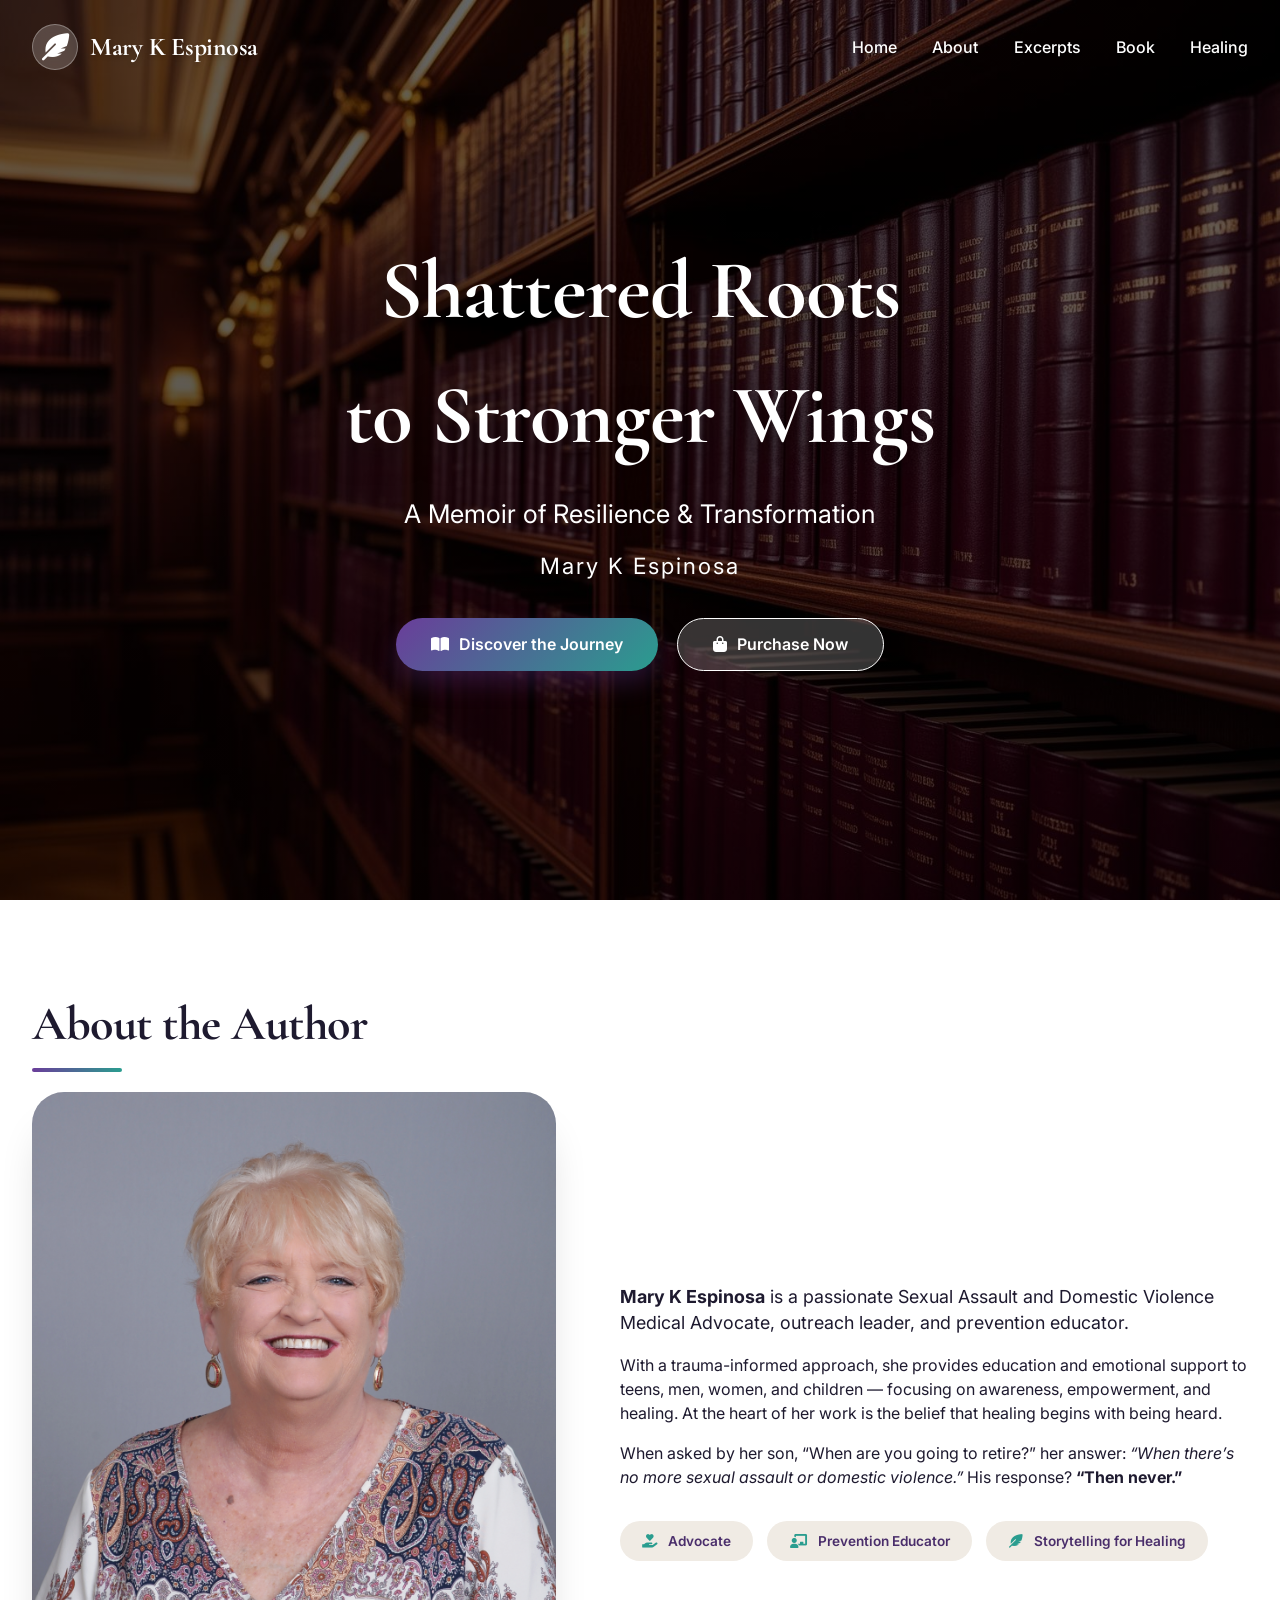
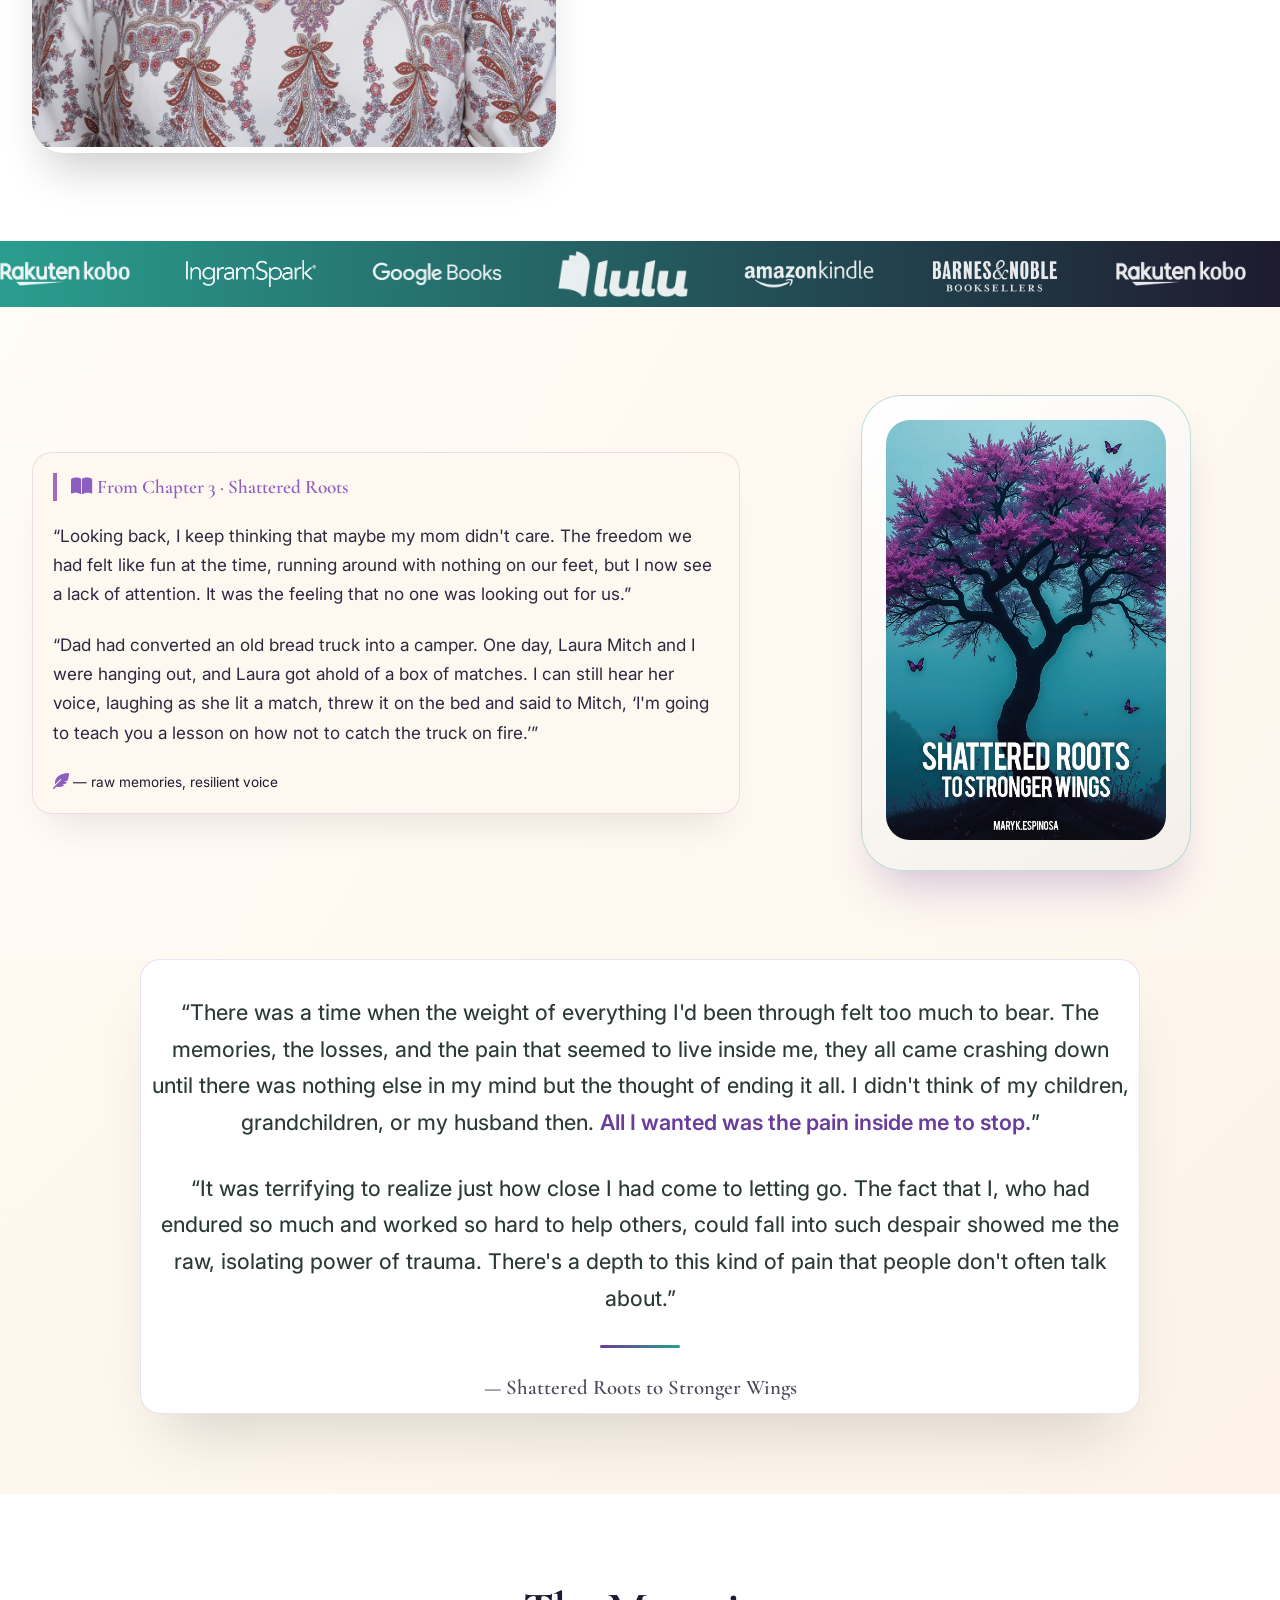
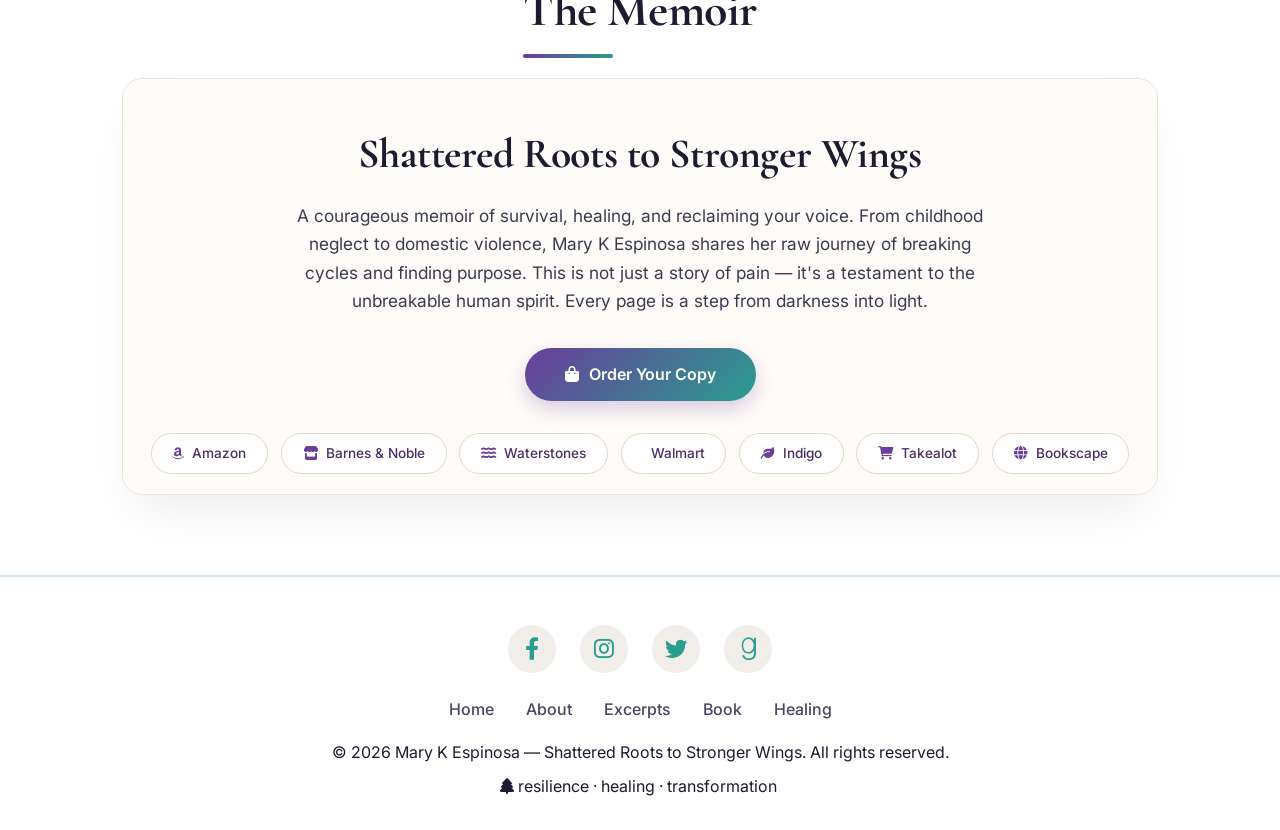
==== commit 0cade01a: "Add files via upload" ====
--- a/index.html
+++ b/index.html
@@ -18,8 +18,8 @@
     <div class="logo"><div class="logo-icon"><i class="fas fa-feather-alt"></i></div><span class="logo-text">Mary K Espinosa</span></div>
     <div class="hamburger" id="hamburger"><i class="fas fa-bars"></i></div>
     <ul class="nav-menu">
-      <li><a href="#home" class="nav-link">Home</a></li><li><a href="#about" class="nav-link">About</a></li>
-      <li><a href="#chapter-tree" class="nav-link">Excerpts</a></li><li><a href="#book" class="nav-link">Book</a></li>
+      <li><a href="index.html" class="nav-link">Home</a></li><li><a href="about.html" class="nav-link">About</a></li>
+      <li><a href="excerpts.html" class="nav-link">Excerpts</a></li><li><a href="#book" class="nav-link">Book</a></li>
       <li><a href="#healing" class="nav-link">Healing</a></li>
     </ul>
   </div>
@@ -29,8 +29,8 @@
 <div class="side-menu" id="sideMenu">
   <div class="close-menu" id="closeMenu"><i class="fas fa-times"></i></div>
   <ul class="side-nav-links">
-    <li><a href="#home">Home</a></li><li><a href="#about">About</a></li>
-    <li><a href="#chapter-tree">Excerpts</a></li><li><a href="#book">Book</a></li>
+    <li><a href="index.html">Home</a></li><li><a href="about.html">About</a></li>
+    <li><a href="excerpts.html">Excerpts</a></li><li><a href="#book">Book</a></li>
     <li><a href="#healing">Healing</a></li>
   </ul>
 </div>
@@ -159,7 +159,7 @@
 <footer>
   <div class="container">
     <div class="social-links"><a href="#" class="social-icon"><i class="fab fa-facebook-f"></i></a><a href="#" class="social-icon"><i class="fab fa-instagram"></i></a><a href="#" class="social-icon"><i class="fab fa-twitter"></i></a><a href="#" class="social-icon"><i class="fab fa-goodreads-g"></i></a></div>
-    <div class="footer-links"><a href="#home">Home</a><a href="#about">About</a><a href="#chapter-tree">Excerpts</a><a href="#book">Book</a><a href="#healing">Healing</a></div>
+    <div class="footer-links"><a href="index.html">Home</a><a href="about.html">About</a><a href="excerpts.html">Excerpts</a><a href="#book">Book</a><a href="#healing">Healing</a></div>
     <p>&copy; 2026 Mary K Espinosa — Shattered Roots to Stronger Wings. All rights reserved.</p>
     <p style="margin-top: 0.6rem;"><i class="fas fa-tree"></i> resilience · healing · transformation <i class="fas fa-butterfly"></i></p>
   </div>
--- a/style.css
+++ b/style.css
@@ -390,10 +390,10 @@
     .social-icon {
       background: #F1EEEA; width: 48px; height: 48px; border-radius: 50%;
       display: inline-flex; align-items: center; justify-content: center;
-      color: #6A3D9A; font-size: 1.4rem; transition: 0.25s;
+      color: #2A9D8F; font-size: 1.4rem; transition: 0.25s;
       text-decoration: none;
     }
-    .social-icon:hover { background: #6A3D9A; color: white; transform: translateY(-5px); }
+    .social-icon:hover { background: #2A9D8F; color: white; transform: translateY(-5px); }
     .footer-links { display: flex; justify-content: center; gap: 2rem; flex-wrap: wrap; margin-bottom: 1.2rem; }
     .footer-links a { color: #4A4563; text-decoration: none; font-weight: 500; }
     .footer-links a:hover { color: #2A9D8F; }
@@ -718,4 +718,225 @@
   .about-page-hero-cta-text {
     font-size: 14px;
   }
+}
+
+
+.excerpts-hero-section{
+  padding: 60px 10px;
+  padding-top: 120px;
+  height: fit-content;
+  background: linear-gradient(135deg, #2A9D8F, #1E1A2F);
+  width: 100%;
+  display: flex;
+  justify-content: center;
+  align-items: center;
+
+}
+.excerpts-hero-section h1{
+  color: white;
+  text-align: center;
+  font-size: 50px;
+}
+
+
+.about-page-hero-excerpts-section {
+  padding: 60px 20px;
+}
+
+/* container */
+.about-page-hero-excerpts-container {
+  max-width: 1200px;
+  margin: auto;
+}
+
+/* GRID */
+.about-page-hero-excerpts-grid {
+  display: grid;
+  grid-template-columns: repeat(3, 1fr);
+  gap: 35px;
+}
+
+/* CARD */
+.about-page-hero-excerpt-card {
+  background: #ffffff;
+  border-radius: 18px;
+  padding: 20px;
+  box-shadow: 0 10px 30px rgba(0,0,0,0.06);
+  transition: 0.3s;
+  display: flex;
+  flex-direction: column;
+}
+
+/* IMAGE */
+.about-page-hero-excerpt-img {
+  width: 100%;
+  height: auto;
+  border-radius: 12px;
+  overflow: hidden;
+  margin-bottom: 15px;
+}
+
+.about-page-hero-excerpt-img img {
+  width: 100%;
+  height: 100%;
+  object-fit: fill;
+}
+
+/* TITLE */
+.about-page-hero-excerpt-title {
+  font-size: 18px;
+  font-weight: 600;
+  color: #1a1a1a;
+  margin-bottom: 10px;
+}
+
+/* TEXT */
+.about-page-hero-excerpt-text {
+  font-size: 14px;
+  color: #555;
+  line-height: 1.6;
+  margin-bottom: 12px;
+}
+
+/* AUTHOR */
+.about-page-hero-excerpt-author {
+  font-size: 13px;
+  color: #2A9D8F;
+  margin-bottom: 15px;
+  font-weight: 500;
+}
+
+/* BUTTON */
+.about-page-hero-excerpt-btn {
+  margin-top: auto;
+  padding: 10px 20px;
+  border-radius: 25px;
+  border: none;
+  background: #2A9D8F;
+  color: white;
+  font-weight: 700;
+  cursor: pointer;
+  font-size: medium;
+}
+
+/* HOVER CARD */
+.about-page-hero-excerpt-card:hover {
+  transform: translateY(-6px);
+}
+
+/* RESPONSIVE */
+@media (max-width: 992px) {
+  .about-page-hero-excerpts-grid {
+    grid-template-columns: repeat(2, 1fr);
+  }
+}
+
+@media (max-width: 576px) {
+  .about-page-hero-excerpts-grid {
+    grid-template-columns: 1fr;
+  }
+}
+
+
+.about-page-hero-genres-section {
+  padding: 60px 20px;
+}
+
+/* container */
+.about-page-hero-genres-container {
+  max-width: 1150px;
+  margin: auto;
+  text-align: center;
+}
+
+/* heading */
+.about-page-hero-genres-heading {
+  font-size: 40px;
+  font-weight: 800;
+  margin-bottom: 60px;
+  color: #111;
+}
+
+/* GRID */
+.about-page-hero-genres-grid {
+  display: grid;
+  grid-template-columns: repeat(3, 1fr);
+  gap: 30px;
+}
+
+/* CARD */
+.about-page-hero-genre-card {
+  background: #ffffff;
+  border-radius: 20px;
+  padding: 30px 25px;
+  text-align: left;
+  position: relative;
+  overflow: hidden;
+  background-color: #2a9d9023;
+  border: 2px solid #2A9D8F;
+
+  box-shadow: 0 15px 40px rgba(0,0,0,0.06);
+  transition: 0.4s;
+}
+
+/* icon bubble */
+.about-page-hero-genre-card i {
+  font-size: medium;
+  color: #fff;
+  background: linear-gradient(90deg,#2A9D8F,#1E1A2F);
+  padding: 12px;
+  border-radius: 12px;
+  margin-bottom: 15px;
+  display: inline-block;
+}
+
+/* title */
+.about-page-hero-genre-card h3 {
+  font-size: 20px;
+  margin-bottom: 10px;
+  color: #111;
+  font-weight: 700;
+}
+
+/* text */
+.about-page-hero-genre-card p {
+  font-size: 14px;
+  color: #666;
+  line-height: 1.6;
+}
+
+/* hover effect WOW */
+.about-page-hero-genre-card:hover {
+  transform: translateY(-10px);
+  box-shadow: 0 25px 60px rgba(0,0,0,0.12);
+}
+
+/* subtle background glow */
+.about-page-hero-genre-card::before {
+  content: "";
+  position: absolute;
+  top: -50px;
+  right: -50px;
+  width: 120px;
+  height: 120px;
+  background: #4CAF50;
+  opacity: 0.08;
+  border-radius: 50%;
+}
+
+/* RESPONSIVE */
+@media (max-width: 992px) {
+  .about-page-hero-genres-grid {
+    grid-template-columns: repeat(2, 1fr);
+  }
+}
+
+@media (max-width: 576px) {
+  .about-page-hero-genres-grid {
+    grid-template-columns: 1fr;
+  }
+
+  .about-page-hero-genres-heading {
+    font-size: 35px;
+  }
 }
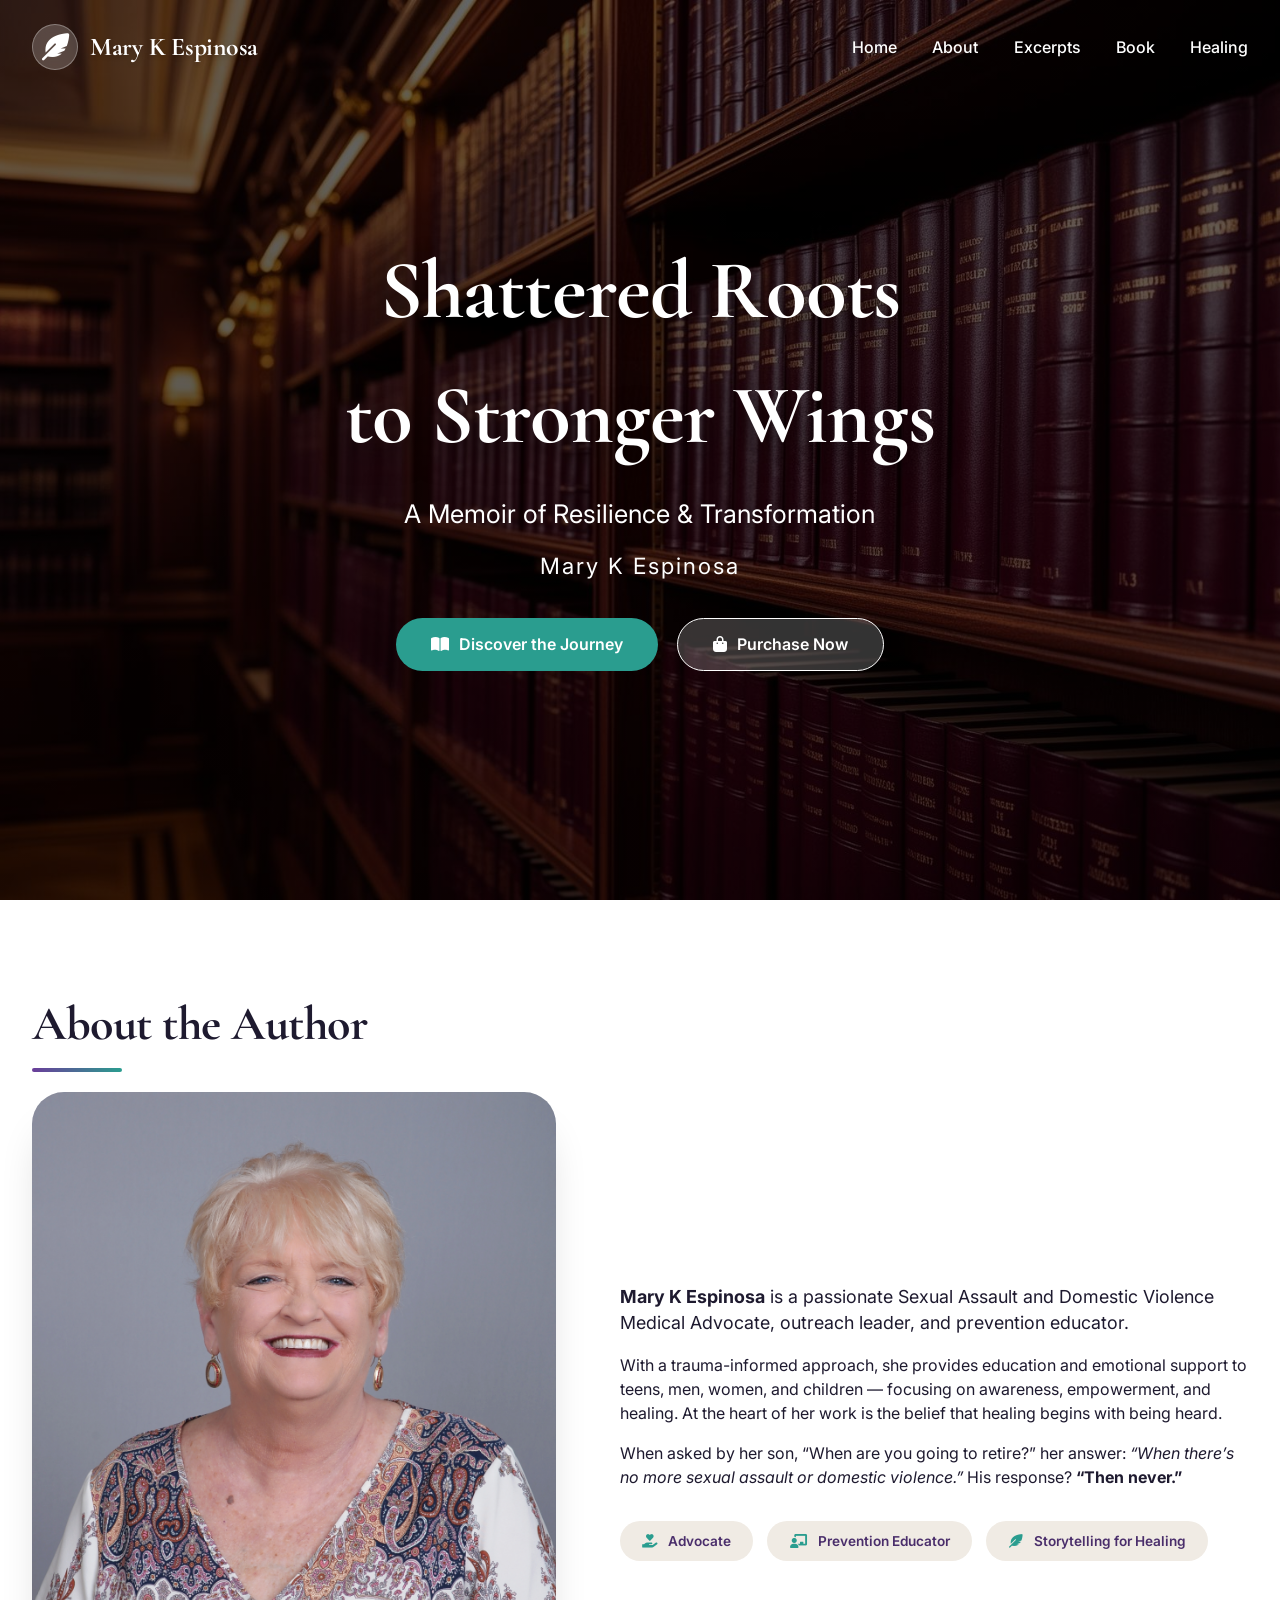
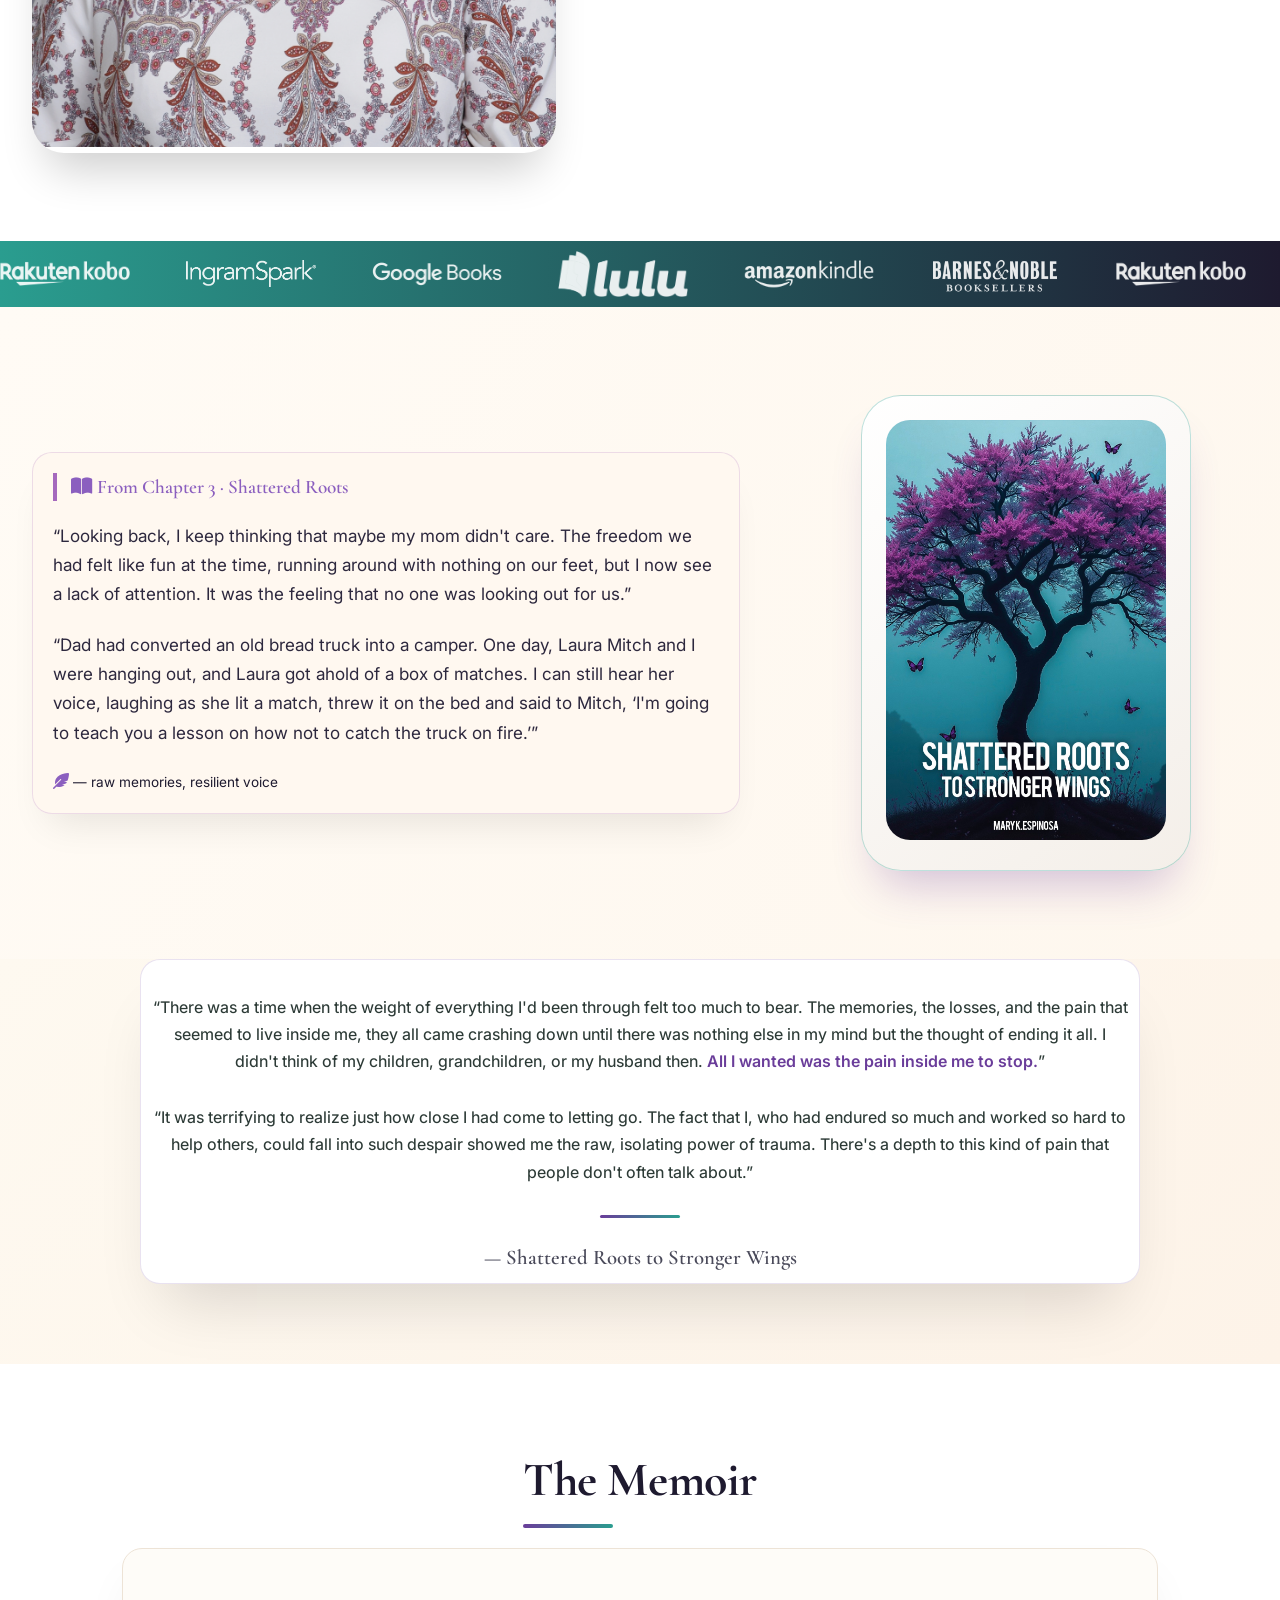
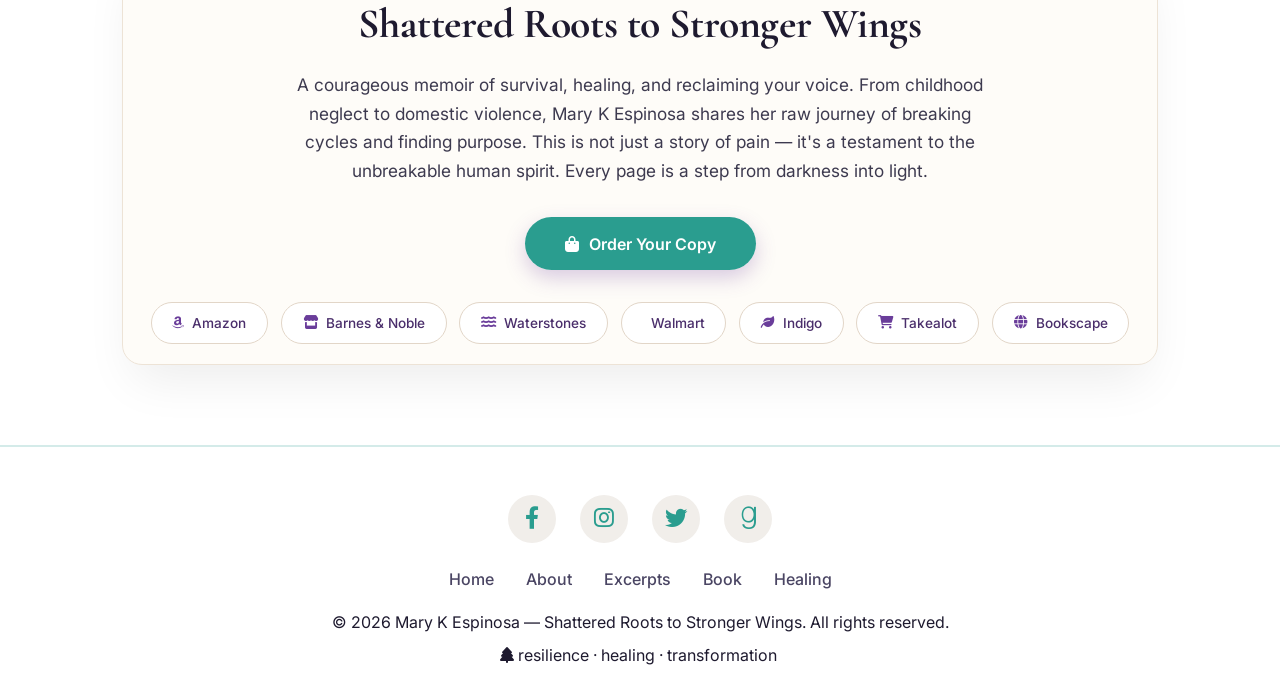
==== commit b00d78fc: "Add files via upload" ====
--- a/index.html
+++ b/index.html
@@ -42,8 +42,8 @@
     <p class="hero-sub">A Memoir of Resilience & Transformation</p>
     <p class="hero-author">Mary K Espinosa</p>
     <div class="hero-buttons" style="display: flex; gap: 1.2rem; justify-content: center; flex-wrap: wrap;">
-      <a href="#about" class="btn btn-primary"><i class="fas fa-book-open"></i> Discover the Journey</a>
-      <a href="#book" class="btn btn-outline"><i class="fas fa-shopping-bag"></i> Purchase Now</a>
+      <a href="about.html" class="btn btn-primary"><i class="fas fa-book-open"></i> Discover the Journey</a>
+      <a href="books.html" class="btn btn-outline"><i class="fas fa-shopping-bag"></i> Purchase Now</a>
     </div>
   </div>
 </section>
@@ -142,7 +142,7 @@
       </div>
       <h3>Shattered Roots to Stronger Wings</h3>
       <p>A courageous memoir of survival, healing, and reclaiming your voice. From childhood neglect to domestic violence, Mary K Espinosa shares her raw journey of breaking cycles and finding purpose. This is not just a story of pain — it's a testament to the unbreakable human spirit. Every page is a step from darkness into light.</p>
-      <a href="#" class="btn-luxury"><i class="fas fa-shopping-bag"></i> Order Your Copy</a>
+      <a href="healing.html" class="btn-luxury"><i class="fas fa-shopping-bag"></i> Order Your Copy</a>
       <div class="store-badge-luxury">
         <a href="https://www.amazon.com/Shattered-Roots-Stronger-Wings-Espinosa/dp/B0DT77CGTT" target="_blank"><i class="fab fa-amazon"></i> Amazon</a>
         <a href="https://www.barnesandnoble.com/w/shattered-roots-to-stronger-wings-mary-k-espinosa/1146898843" target="_blank"><i class="fas fa-store"></i> Barnes & Noble</a>
--- a/style.css
+++ b/style.css
@@ -83,15 +83,15 @@
       font-size: 1rem;
     }
     .btn-primary {
-      background: linear-gradient(135deg, #6A3D9A, #2A9D8F);
-      color: white; box-shadow: 0 12px 24px rgba(106,61,154,0.3);
+      background: linear-gradient(135deg, #2A9D8F, #2A9D8F);
+      color: white;
     }
     /* .btn-primary:hover { transform: translateY(-4px); box-shadow: 0 20px 30px rgba(42,157,143,0.35); } */
     .btn-outline {
       background: rgba(255,255,255,0.2); backdrop-filter: blur(6px);
       border: 1.5px solid white; color: white;
     }
-    .btn-outline:hover { background: white; color: #6A3D9A; transform: translateY(-3px); }
+    .btn-outline:hover { background: white; color: #2A9D8F; transform: translateY(-3px); }
     .section-title {
       font-size: 3rem; margin-bottom: 2rem; position: relative; display: inline-block;
     }
@@ -228,7 +228,6 @@
     }
     .quote-master-card:hover {
       transform: translateY(-8px);
-      box-shadow: 0 55px 70px -30px rgba(106, 61, 154, 0.25);
       border-color: rgba(42, 157, 143, 0.3);
     }
     .butterfly-decoration {
@@ -241,7 +240,7 @@
       opacity: 0.7;
     }
     .quote-text-large {
-      font-size: 1.35rem;
+      font-size: me;
       line-height: 1.7;
       color: #2C3A36;
       text-align: center;
@@ -331,7 +330,7 @@
       line-height: 1.65;
     }
     .btn-luxury {
-      background: linear-gradient(135deg, #6A3D9A, #2A9D8F);
+      background: linear-gradient(135deg, #2A9D8F, #2A9D8F);
       color: white;
       padding: 0.9rem 2.5rem;
       border-radius: 60px;
@@ -344,7 +343,7 @@
       box-shadow: 0 8px 20px rgba(106, 61, 154, 0.25);
       border: none;
     }
-    .btn-luxury:hover { transform: scale(1.02); box-shadow: 0 15px 30px rgba(42, 157, 143, 0.35); }
+    .btn-luxury:hover { transform: scale(1.02);  }
     .store-badge-luxury {
       display: flex;
       flex-wrap: wrap;
@@ -939,4 +938,205 @@
   .about-page-hero-genres-heading {
     font-size: 35px;
   }
-}+}
+
+
+
+.about-page-healing-hero{
+  padding: 100px 20px;
+  text-align: center;
+  background: linear-gradient(180deg,#2A9D8F,#1E1A2F);
+}
+
+.about-page-healing-hero h1{
+  font-size: 44px;
+  font-weight: 700;
+  margin-bottom: 15px;
+  color:#fff;
+}
+
+.about-page-healing-hero p{
+  font-size: 16px;
+  color:#fff;
+}
+
+.about-page-healing-box{
+  padding:60px 20px;
+  display:flex;
+  justify-content:center;
+  background:#f8fafc;
+}
+
+.about-page-healing-inner{
+  max-width:900px;
+  background:#fff;
+  padding:50px;
+  border-radius:20px;
+  text-align:center;
+  box-shadow:0 20px 50px rgba(0,0,0,0.08);
+  border:1px solid #eef2f7;
+}
+
+.about-page-healing-inner h2{
+  font-size:50px;
+  margin-bottom:15px;
+  color: #2A9D8F;
+}
+
+.about-page-healing-inner p{
+  color:#555;
+  line-height:1.8;
+}
+@media(max-width:600px){
+ .about-page-healing-inner h2{
+  font-size:35px;
+}
+ .about-page-healing-inner{
+  padding:20px 10px;
+}
+}
+
+.about-page-healing-types{
+  padding:60px 20px;
+  background: linear-gradient(135deg, #2A9D8F, #1E1A2F);
+}
+
+/* container */
+.about-page-healing-container{
+  max-width:1100px;
+  margin:auto;
+}
+
+/* GRID */
+.about-page-healing-grid{
+  display:grid;
+  grid-template-columns:repeat(2,1fr);
+  gap:30px;
+}
+
+/* CARD */
+.heal-card{
+  background:#ffffff;
+  padding:35px;
+  border-radius:22px;
+  box-shadow:0 20px 50px rgba(0,0,0,0.06);
+  border:1px solid rgba(0,0,0,0.05);
+  transition:0.35s;
+  position:relative;
+  overflow:hidden;
+}
+
+/* subtle glow effect */
+.heal-card::before{
+  content:"";
+  position:absolute;
+  top:-40px;
+  right:-40px;
+  width:120px;
+  height:120px;
+  background:#2A9D8F;
+  opacity:0.08;
+  border-radius:50%;
+}
+
+/* icon */
+.heal-card i{
+  font-size:26px;
+  color:#2A9D8F;
+  margin-bottom:15px;
+  display:inline-block;
+}
+
+/* title */
+.heal-card h3{
+  font-size:25px;
+  margin-bottom:10px;
+  color:#1E1A2F;
+}
+
+/* text */
+.heal-card p{
+  color:#666;
+  line-height:1.7;
+  font-size:14px;
+}
+
+/* hover */
+.heal-card:hover{
+  transform:translateY(-10px);
+  box-shadow:0 25px 60px rgba(0,0,0,0.1);
+}
+
+/* responsive */
+@media(max-width:768px){
+  .about-page-healing-grid{
+    grid-template-columns:1fr;
+  }
+}
+
+
+.about-page-healing-signs{
+  padding:60px 20px;
+  background:#ffffff;
+}
+
+/* container */
+.about-page-healing-signs-container{
+  max-width:1100px;
+  margin:auto;
+  display:flex;
+  align-items:center;
+  gap:50px;
+}
+
+/* image */
+.about-page-healing-signs-image{
+  flex:1;
+}
+
+.about-page-healing-signs-image img{
+  width:100%;
+  height:520px;
+  object-fit:contain;
+}
+
+/* content */
+.about-page-healing-signs-content{
+  flex:1;
+}
+
+/* heading */
+.about-page-healing-signs-content h2{
+  font-size:35px;
+  margin-bottom:15px;
+  color:#111;
+}
+
+/* subtitle */
+.about-page-healing-signs-content .sub{
+  font-size:15px;
+  color:#555;
+  line-height:1.7;
+  margin-bottom:20px;
+}
+
+/* paragraphs */
+.about-page-healing-signs-content .text{
+  font-size:14px;
+  color:#666;
+  line-height:1.8;
+  margin-bottom:15px;
+}
+
+/* responsive */
+@media(max-width:900px){
+  .about-page-healing-signs-container{
+    flex-direction:column;
+  }
+
+  .about-page-healing-signs-image img{
+    height:350px;
+  }
+}
+
+
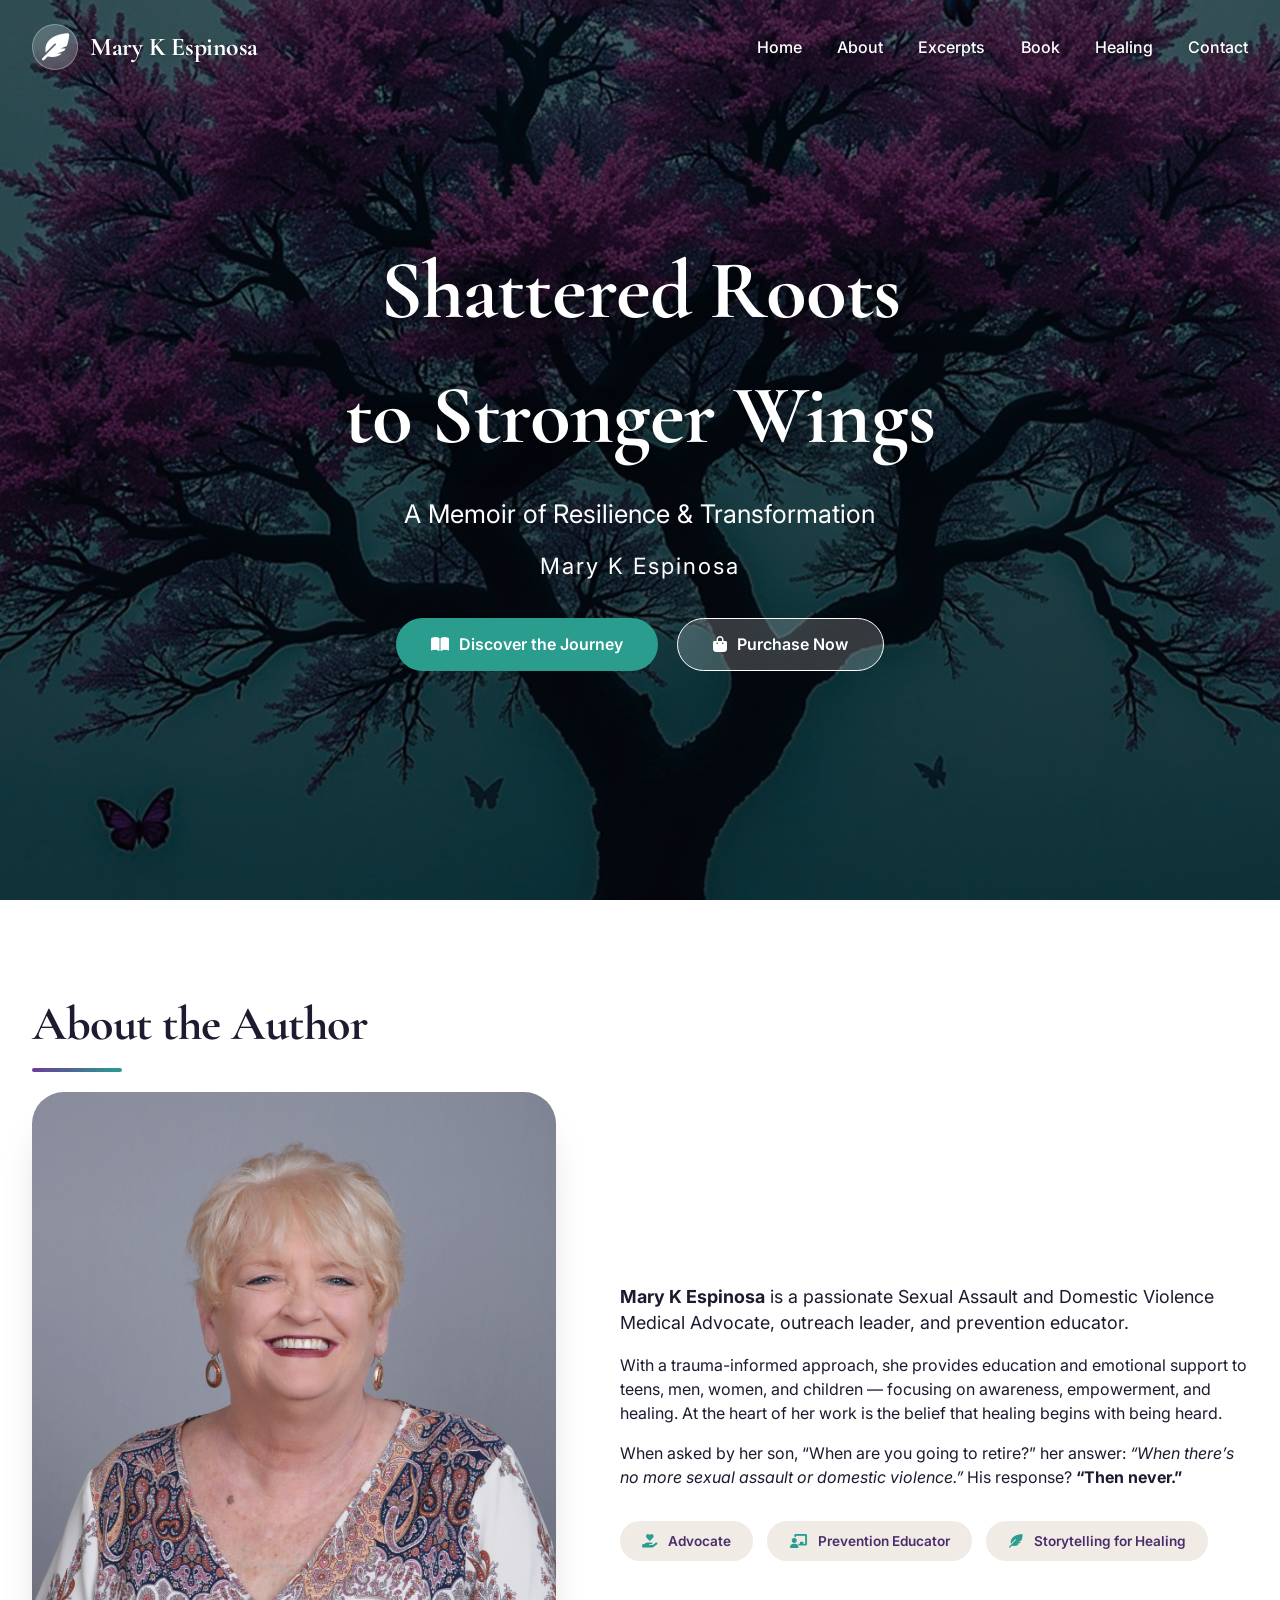
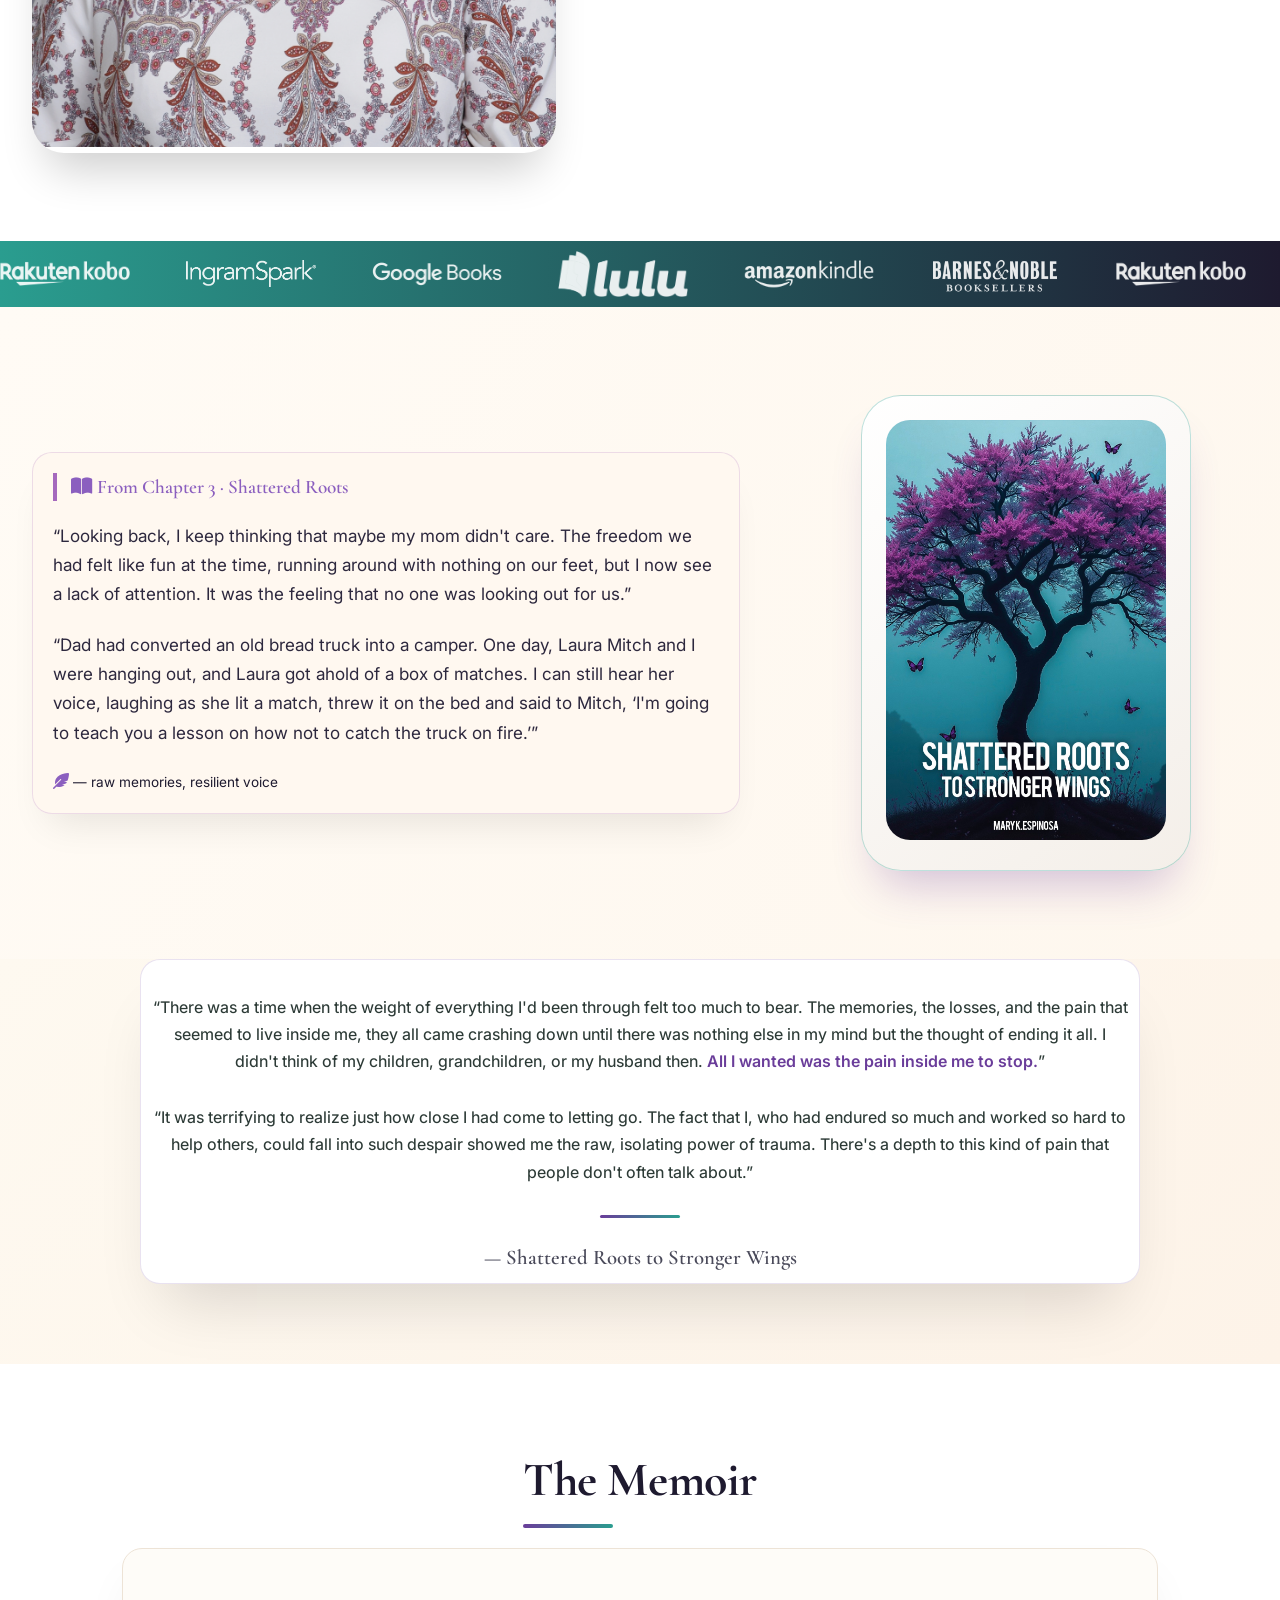
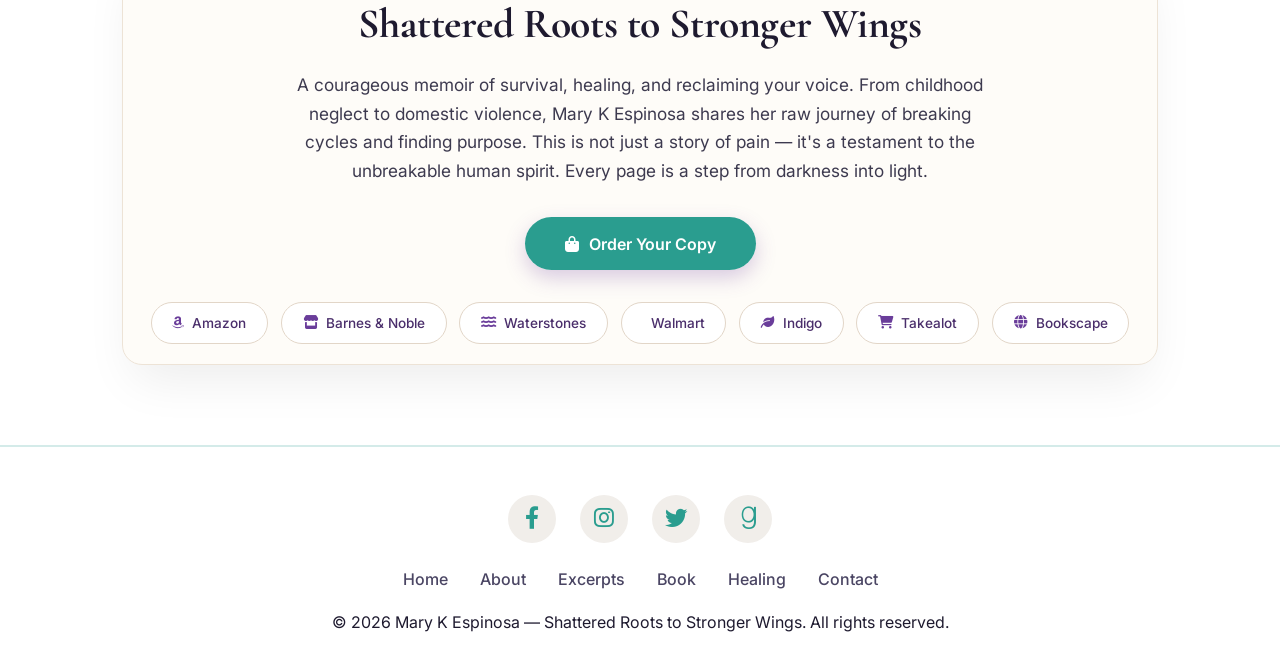
==== commit e7781e38: "Add files via upload" ====
--- a/index.html
+++ b/index.html
@@ -19,8 +19,9 @@
     <div class="hamburger" id="hamburger"><i class="fas fa-bars"></i></div>
     <ul class="nav-menu">
       <li><a href="index.html" class="nav-link">Home</a></li><li><a href="about.html" class="nav-link">About</a></li>
-      <li><a href="excerpts.html" class="nav-link">Excerpts</a></li><li><a href="#book" class="nav-link">Book</a></li>
-      <li><a href="#healing" class="nav-link">Healing</a></li>
+      <li><a href="excerpts.html" class="nav-link">Excerpts</a></li><li><a href="books.html" class="nav-link">Book</a></li>
+      <li><a href="healing.html" class="nav-link">Healing</a></li>
+      <li><a href="contact-us.html" class="nav-link">Contact</a></li>
     </ul>
   </div>
 </nav>
@@ -30,8 +31,8 @@
   <div class="close-menu" id="closeMenu"><i class="fas fa-times"></i></div>
   <ul class="side-nav-links">
     <li><a href="index.html">Home</a></li><li><a href="about.html">About</a></li>
-    <li><a href="excerpts.html">Excerpts</a></li><li><a href="#book">Book</a></li>
-    <li><a href="#healing">Healing</a></li>
+    <li><a href="excerpts.html">Excerpts</a></li><li><a href="about.html">Book</a></li>
+    <li><a href="healing.html">Healing</a></li><li><a href="contact-us.html">Contact</a></li>
   </ul>
 </div>
 
@@ -159,9 +160,8 @@
 <footer>
   <div class="container">
     <div class="social-links"><a href="#" class="social-icon"><i class="fab fa-facebook-f"></i></a><a href="#" class="social-icon"><i class="fab fa-instagram"></i></a><a href="#" class="social-icon"><i class="fab fa-twitter"></i></a><a href="#" class="social-icon"><i class="fab fa-goodreads-g"></i></a></div>
-    <div class="footer-links"><a href="index.html">Home</a><a href="about.html">About</a><a href="excerpts.html">Excerpts</a><a href="#book">Book</a><a href="#healing">Healing</a></div>
+    <div class="footer-links"><a href="index.html">Home</a><a href="about.html">About</a><a href="excerpts.html">Excerpts</a><a href="#book">Book</a><a href="#healing">Healing</a><a href="contact-us.html">Contact</a></div>
     <p>&copy; 2026 Mary K Espinosa — Shattered Roots to Stronger Wings. All rights reserved.</p>
-    <p style="margin-top: 0.6rem;"><i class="fas fa-tree"></i> resilience · healing · transformation <i class="fas fa-butterfly"></i></p>
   </div>
 </footer>
 
--- a/style.css
+++ b/style.css
@@ -105,7 +105,7 @@
     .hero {
       min-height: 100vh;
       background: linear-gradient(0deg, rgba(0,0,0,0.65), rgba(0,0,0,0.6)), 
-      url('images/hero-bg.jpg');
+      url('images/hero-bg.jpeg');
       background-size: cover; background-position: center;
       display: flex; align-items: center; text-align: center; color: white;
     }
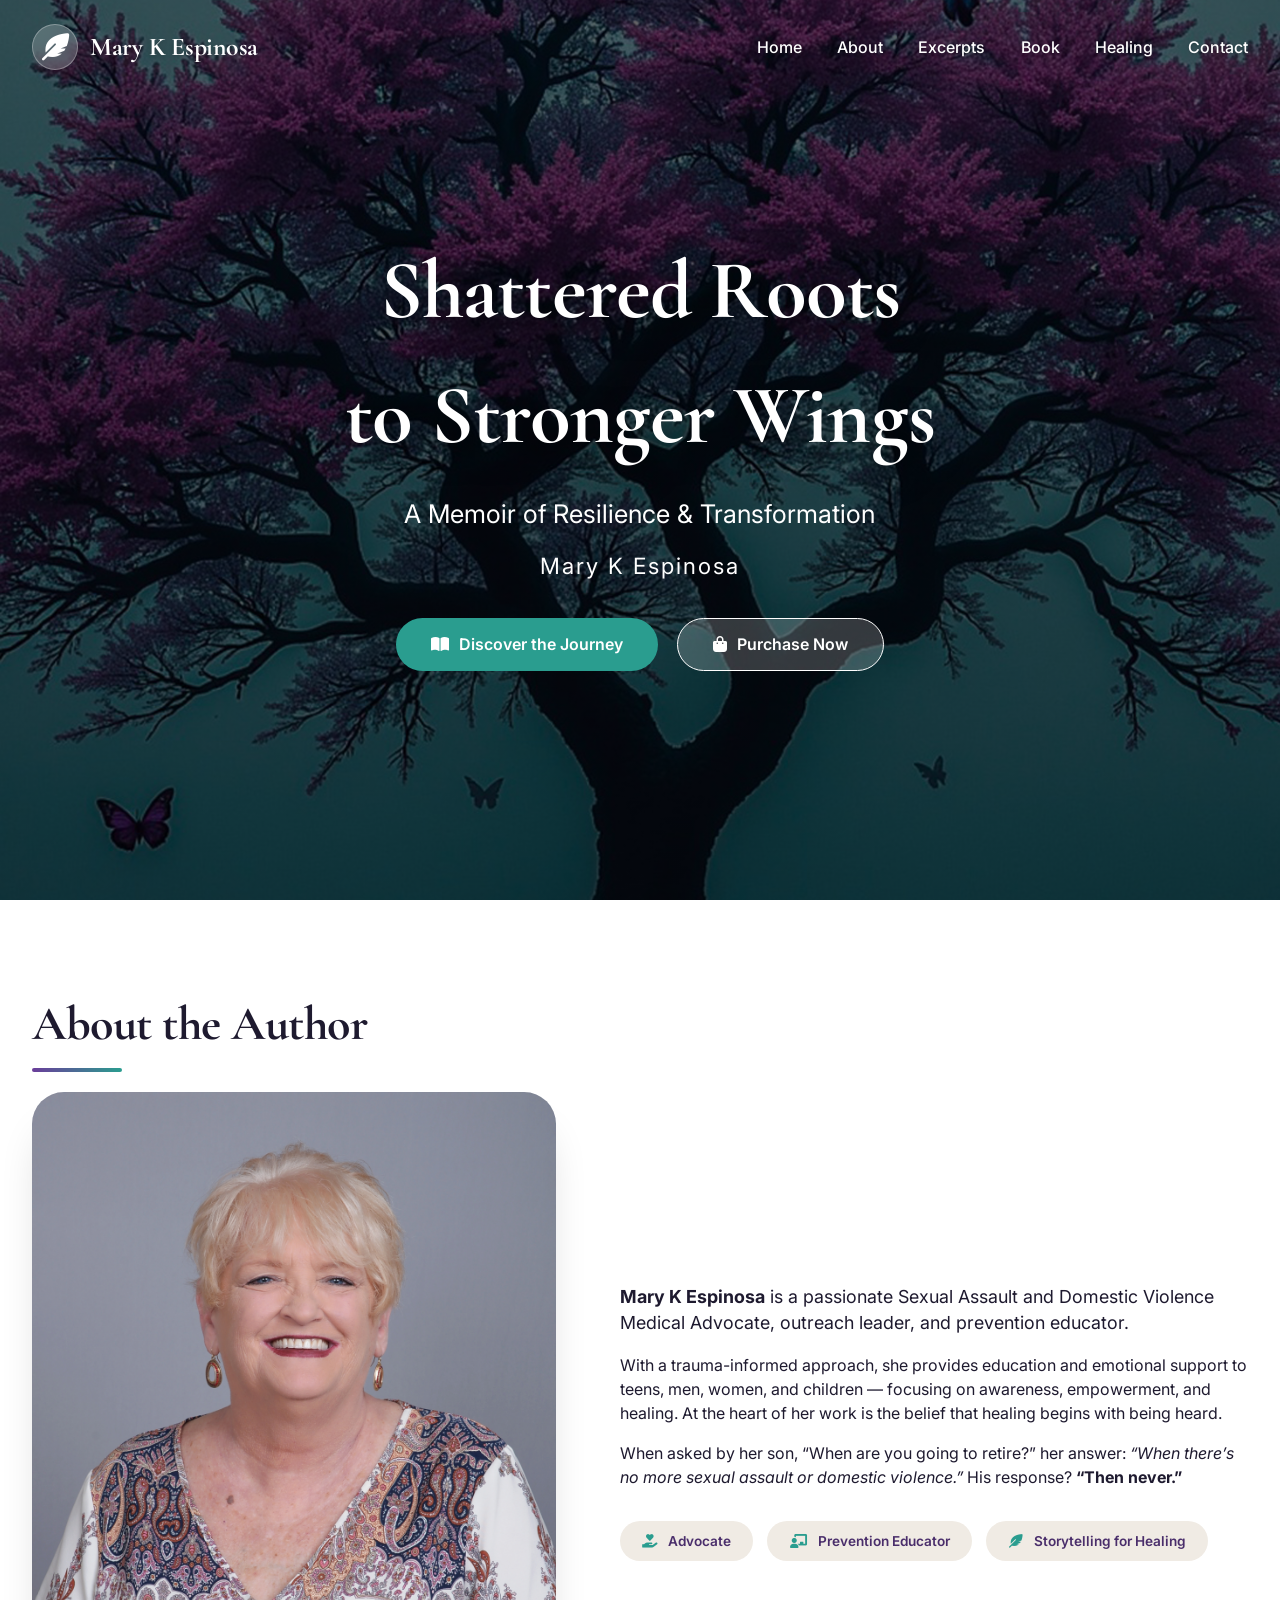
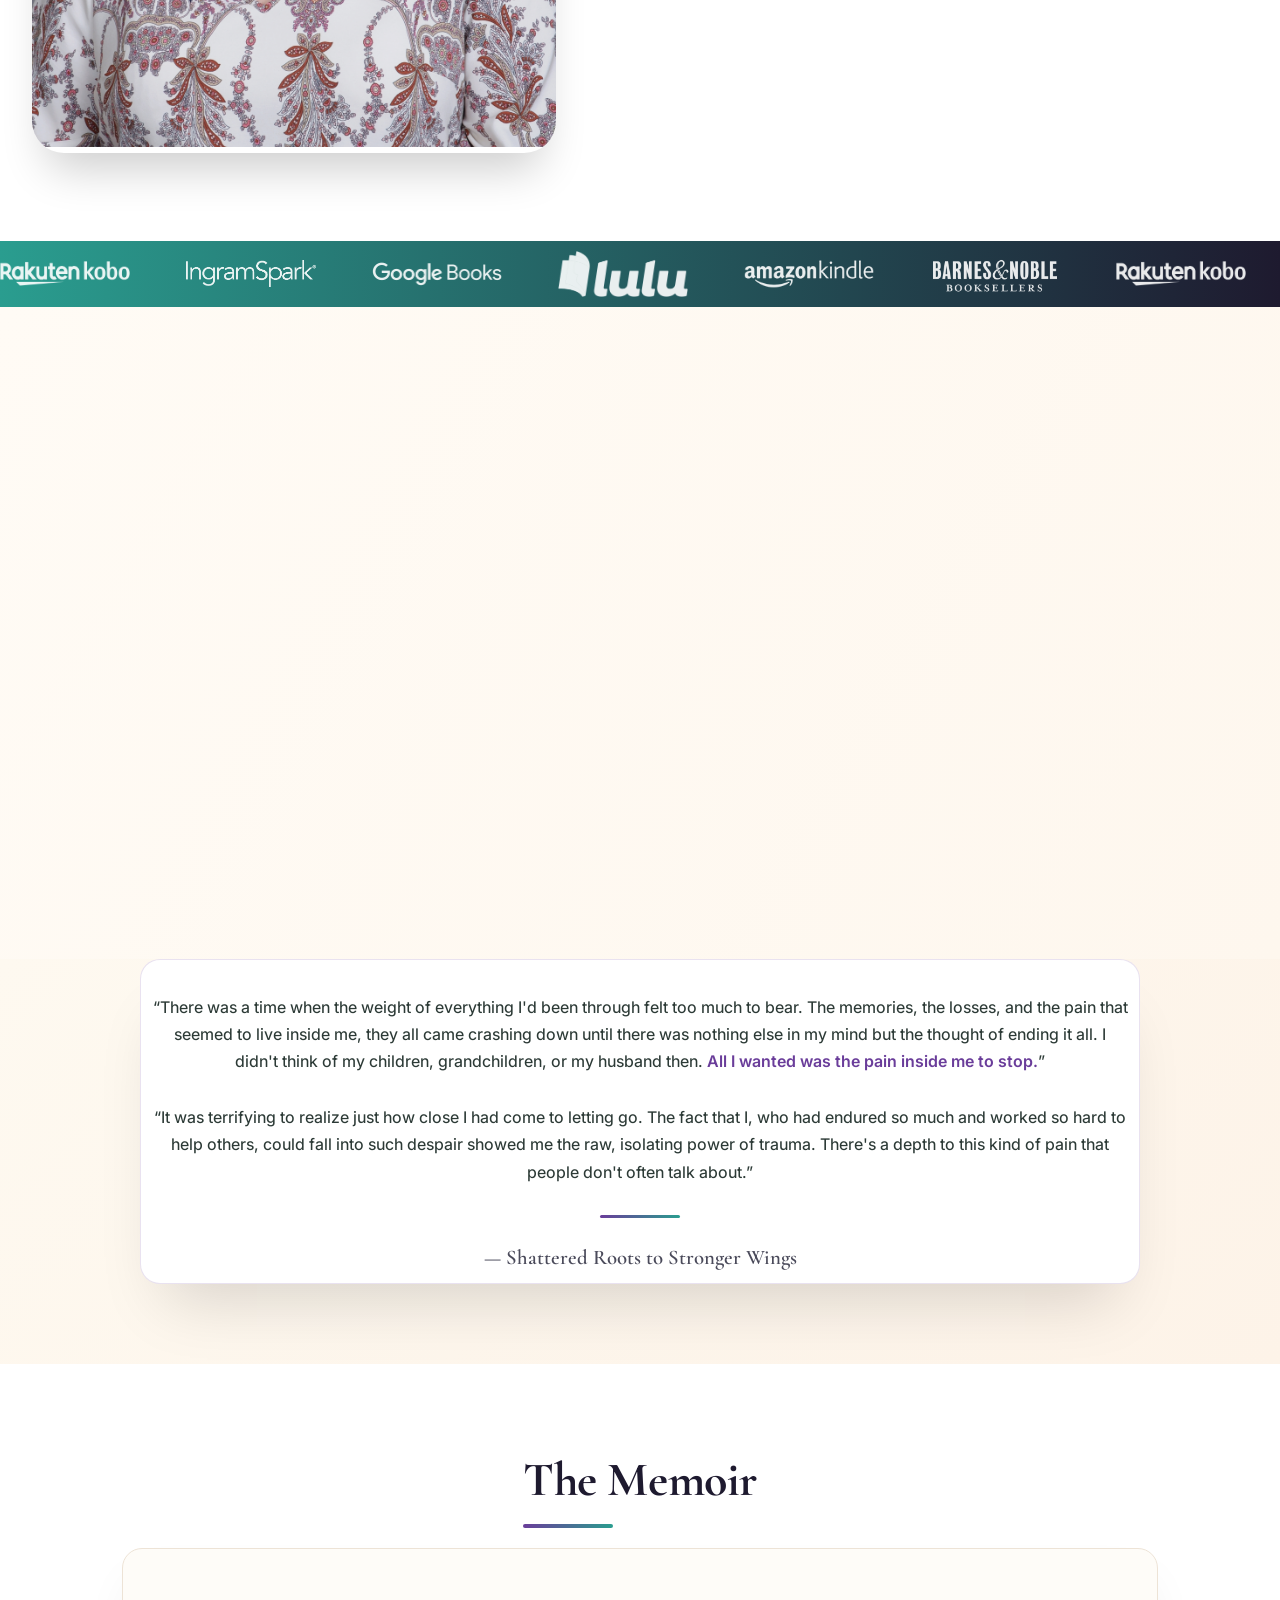
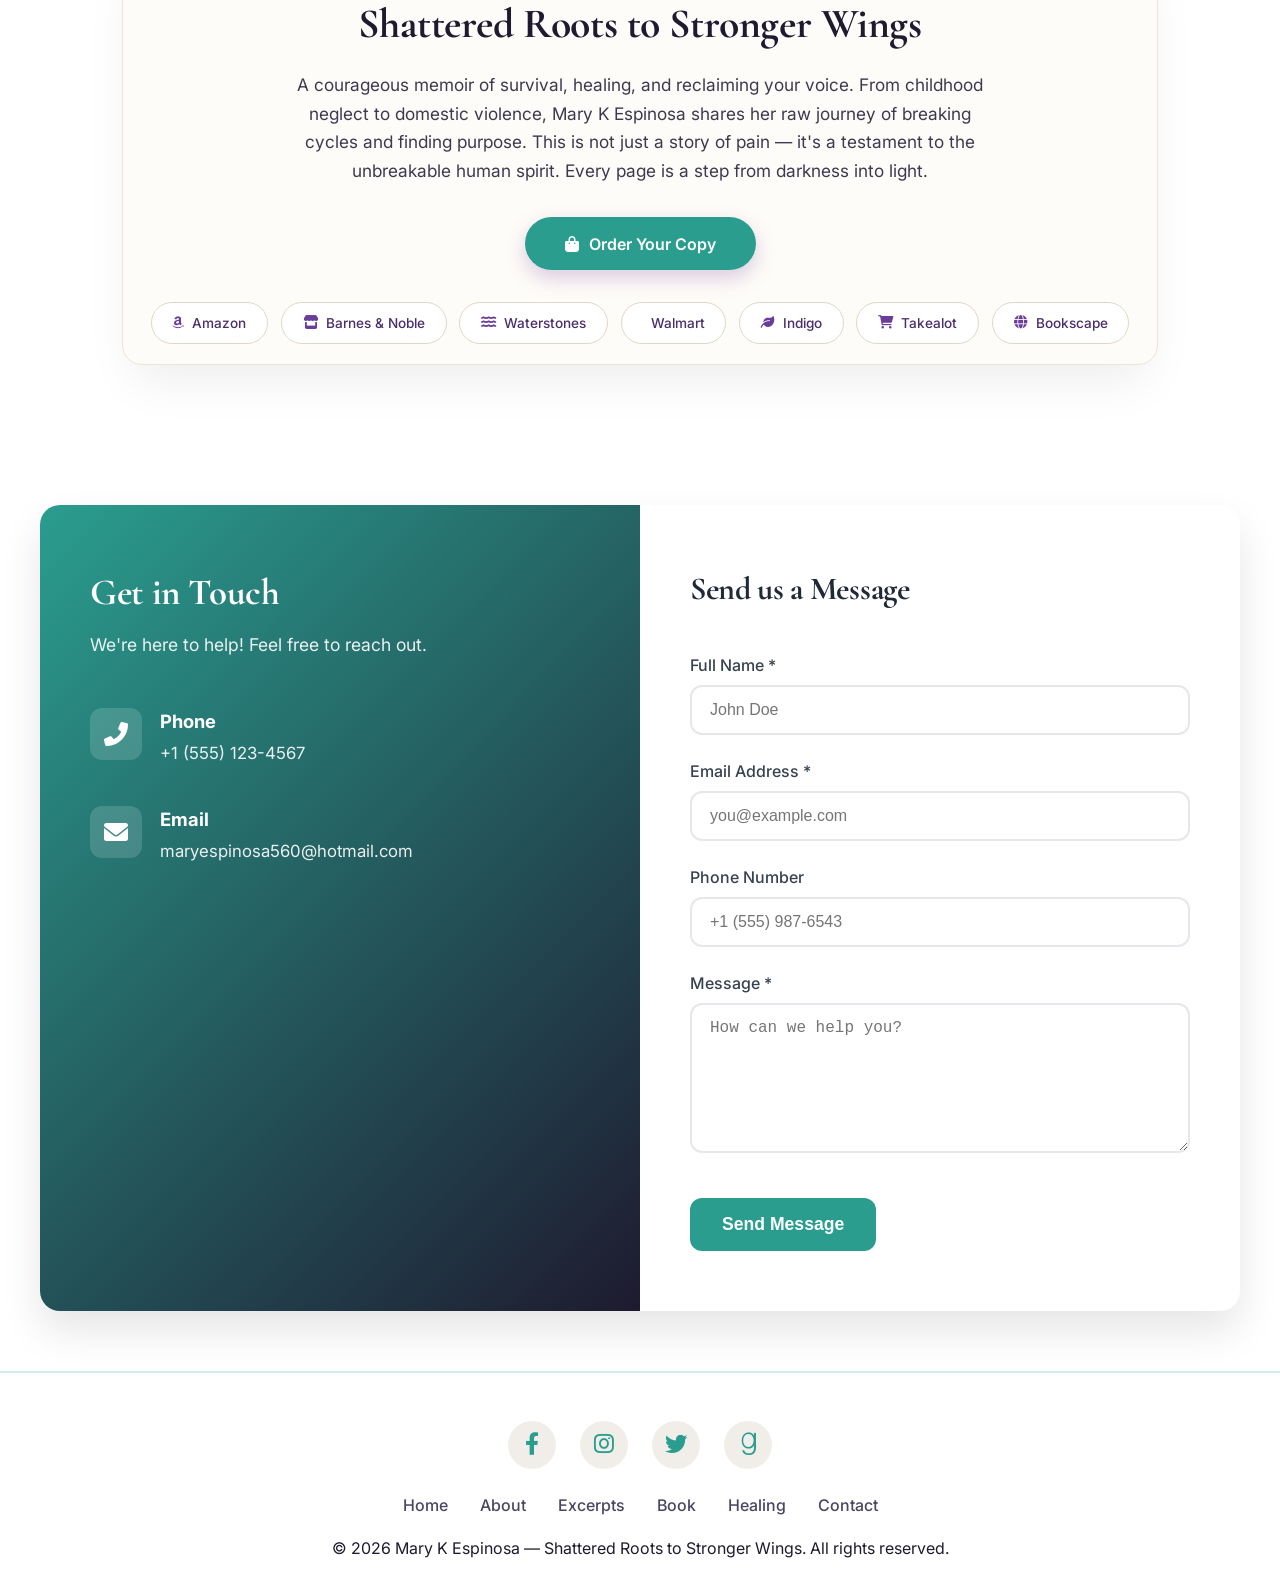
==== commit 937385ba: "Add files via upload" ====
--- a/index.html
+++ b/index.html
@@ -15,7 +15,7 @@
 
 <nav class="navbar">
   <div class="nav-container">
-    <div class="logo"><div class="logo-icon"><i class="fas fa-feather-alt"></i></div><span class="logo-text">Mary K Espinosa</span></div>
+    <a href="index.html" style="text-decoration: none;"> <div class="logo"><div class="logo-icon"><i class="fas fa-feather-alt"></i></div><span class="logo-text">Mary K Espinosa</span></div></a>
     <div class="hamburger" id="hamburger"><i class="fas fa-bars"></i></div>
     <ul class="nav-menu">
       <li><a href="index.html" class="nav-link">Home</a></li><li><a href="about.html" class="nav-link">About</a></li>
@@ -25,7 +25,6 @@
     </ul>
   </div>
 </nav>
-
 <div class="overlay-blur" id="overlayBlur"></div>
 <div class="side-menu" id="sideMenu">
   <div class="close-menu" id="closeMenu"><i class="fas fa-times"></i></div>
@@ -156,6 +155,76 @@
     </div>
   </div>
 </section>
+
+
+<section class="contact-section">
+    <div class="contact-container">
+
+      <!-- Left Side: Contact Information -->
+      <div class="contact-info">
+        <div class="info-header">
+          <h2>Get in Touch</h2>
+          <p>We're here to help! Feel free to reach out.</p>
+        </div>
+
+        <div class="info-content">
+          
+          <div class="info-item">
+            <div class="info-icon">
+              <i class="fas fa-phone-alt"></i>
+            </div>
+            <div class="info-text">
+              <h4>Phone</h4>
+              <p>+1 (555) 123-4567</p>
+            </div>
+          </div>
+
+          <div class="info-item">
+            <div class="info-icon">
+              <i class="fas fa-envelope"></i>
+            </div>
+            <div class="info-text">
+              <h4>Email</h4>
+              <p>maryespinosa560@hotmail.com</p>
+            </div>
+          </div>
+
+        </div>
+      </div>
+
+      <!-- Right Side: Contact Form -->
+      <div class="contact-form">
+        <div class="form-header">
+          <h2>Send us a Message</h2>
+        </div>
+
+        <form id="contactForm">
+          <div class="form-group">
+            <label for="fullName">Full Name *</label>
+            <input type="text" id="fullName" class="form-input" placeholder="John Doe" required>
+          </div>
+
+          <div class="form-group">
+            <label for="email">Email Address *</label>
+            <input type="email" id="email" class="form-input" placeholder="you@example.com" required>
+          </div>
+
+          <div class="form-group">
+            <label for="phone">Phone Number</label>
+            <input type="tel" id="phone" class="form-input" placeholder="+1 (555) 987-6543">
+          </div>
+
+          <div class="form-group">
+            <label for="message">Message *</label>
+            <textarea id="message" class="form-input" placeholder="How can we help you?" required></textarea>
+          </div>
+
+          <button type="submit" class="submit-btn">Send Message</button>
+        </form>
+      </div>
+
+    </div>
+  </section>
 
 <footer>
   <div class="container">
--- a/style.css
+++ b/style.css
@@ -1140,3 +1140,143 @@
 }
 
 
+
+
+.contact-section {
+      max-width: 1200px;
+      margin: 0 auto;
+      width: 95%;
+      background: white;
+      border-radius: 20px;
+      box-shadow: 0 20px 40px rgba(0, 0, 0, 0.1);
+      overflow: hidden;
+      padding:0;
+      margin: 60px auto;
+    }
+
+    .contact-container {
+      display: grid;
+      grid-template-columns: 1fr 1fr;
+      min-height: 600px;
+    }
+
+    /* Left Side - Contact Info */
+    .contact-info {
+      background: linear-gradient(135deg, #2A9D8F, #1E1A2F);
+      color: white;
+      padding: 60px 50px;
+      display: flex;
+      flex-direction: column;
+    }
+
+    .info-header h2 {
+      font-size: 2.3rem;
+      margin-bottom: 12px;
+    }
+
+    .info-header p {
+      opacity: 0.9;
+      font-size: 1.1rem;
+    }
+
+    .info-content {
+      margin-top: 50px;
+      flex-grow: 1;
+    }
+
+    .info-item {
+      display: flex;
+      align-items: flex-start;
+      gap: 18px;
+      margin-bottom: 40px;
+    }
+
+    .info-icon {
+      width: 52px;
+      height: 52px;
+      background: rgba(255, 255, 255, 0.15);
+      border-radius: 12px;
+      display: flex;
+      align-items: center;
+      justify-content: center;
+      font-size: 1.5rem;
+      flex-shrink: 0;
+    }
+
+    .info-text h4 {
+      font-size: 1.15rem;
+      margin-bottom: 5px;
+    }
+
+    .info-text p {
+      opacity: 0.9;
+      font-size: 1.05rem;
+    }
+
+    /* Right Side - Form */
+    .contact-form {
+      padding: 60px 50px;
+      display: flex;
+      flex-direction: column;
+    }
+
+    .form-header h2 {
+      font-size: 2rem;
+      color: #1f2937;
+      margin-bottom: 40px;
+    }
+
+    .form-group {
+      margin-bottom: 24px;
+    }
+
+    .form-group label {
+      display: block;
+      margin-bottom: 8px;
+      font-weight: 500;
+      color: #374151;
+    }
+
+    .form-input {
+      width: 100%;
+      padding: 14px 18px;
+      border: 2px solid #e5e7eb;
+      border-radius: 12px;
+      font-size: 1rem;
+      transition: all 0.3s ease;
+    }
+
+    .form-input:focus {
+      outline: none;
+      border-color: #2A9D8F;
+      box-shadow: 0 0 0 4px rgba(42, 157, 143, 0.15);
+    }
+
+    textarea.form-input {
+      min-height: 150px;
+      resize: vertical;
+    }
+
+    .submit-btn {
+      margin-top: 15px;
+      padding: 16px 32px;
+      background: #2A9D8F;
+      color: white;
+      border: none;
+      border-radius: 12px;
+      font-size: 1.1rem;
+      font-weight: 600;
+      cursor: pointer;
+    }
+    /* Responsive */
+    @media (max-width: 992px) {
+      .contact-container {
+        grid-template-columns: 1fr;
+      }
+    }
+
+    @media (max-width: 576px) {
+      .contact-info, .contact-form {
+        padding: 40px 25px;
+      }
+    }
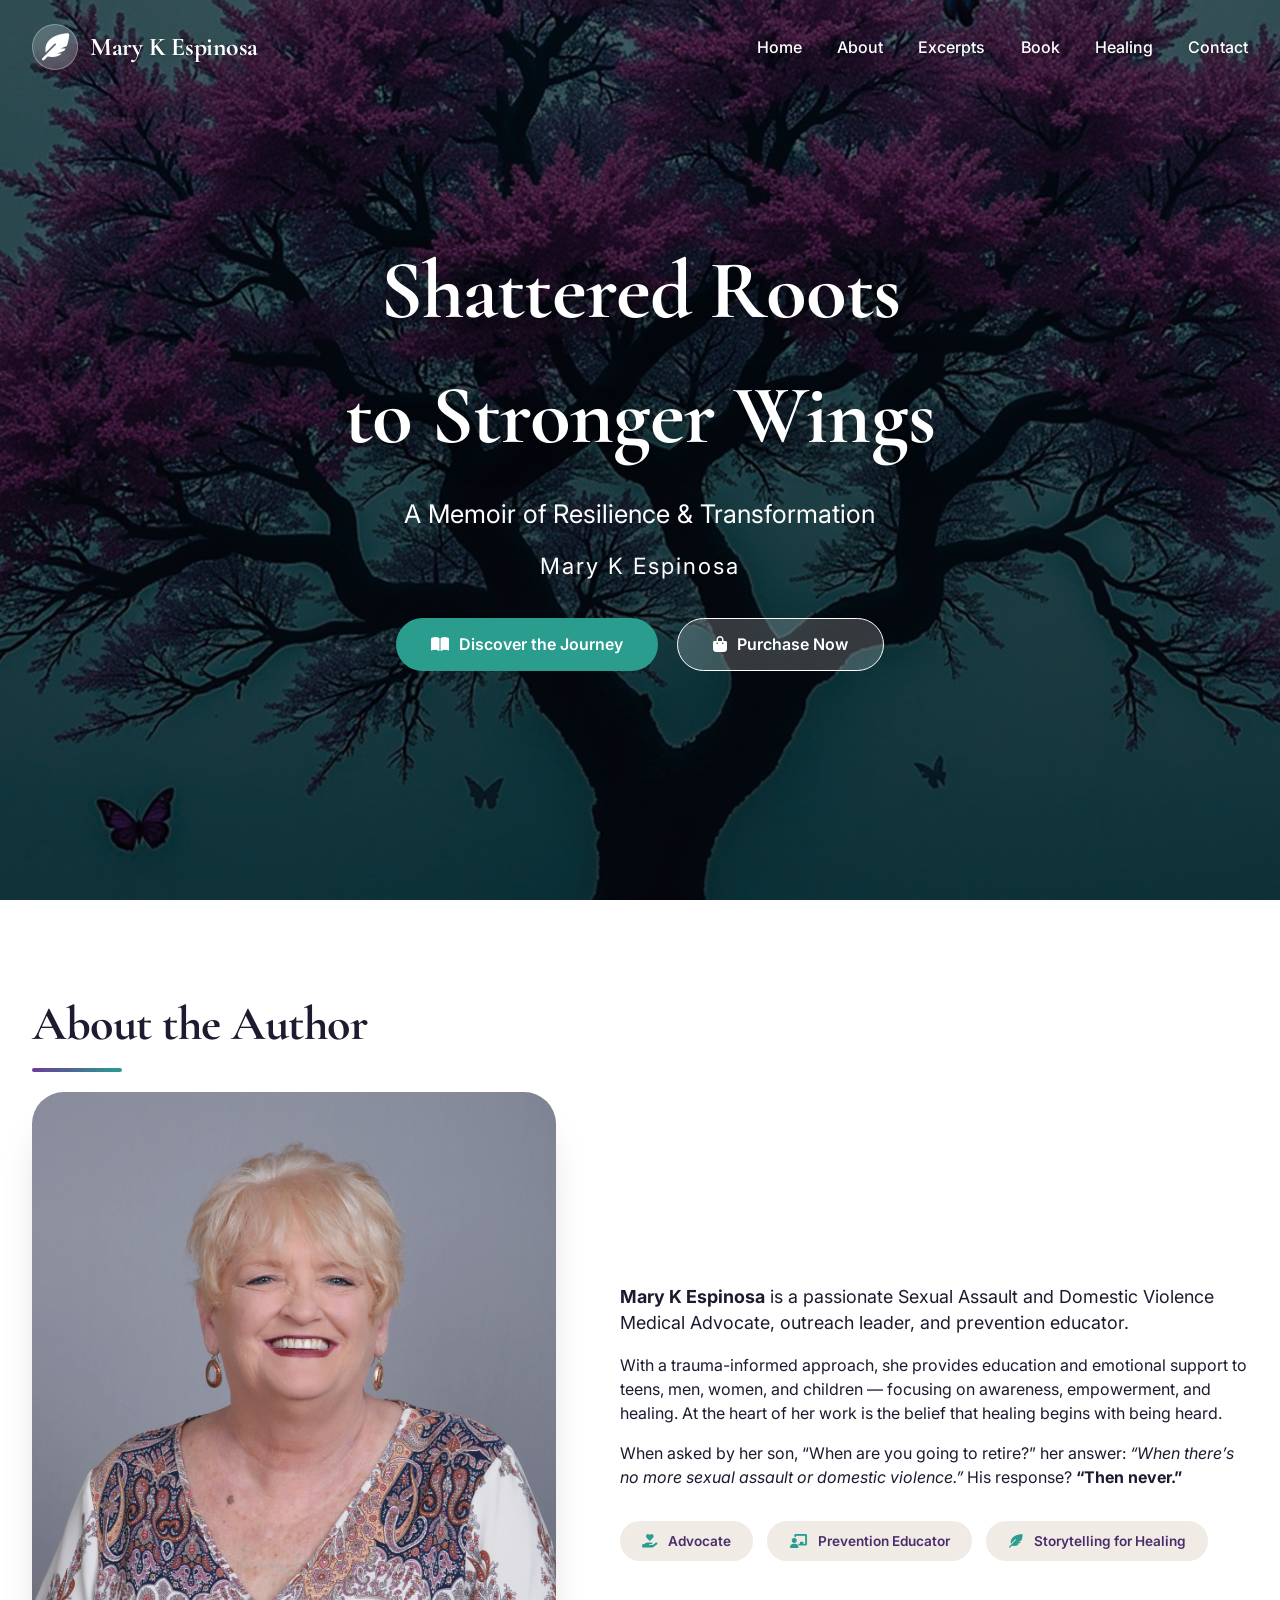
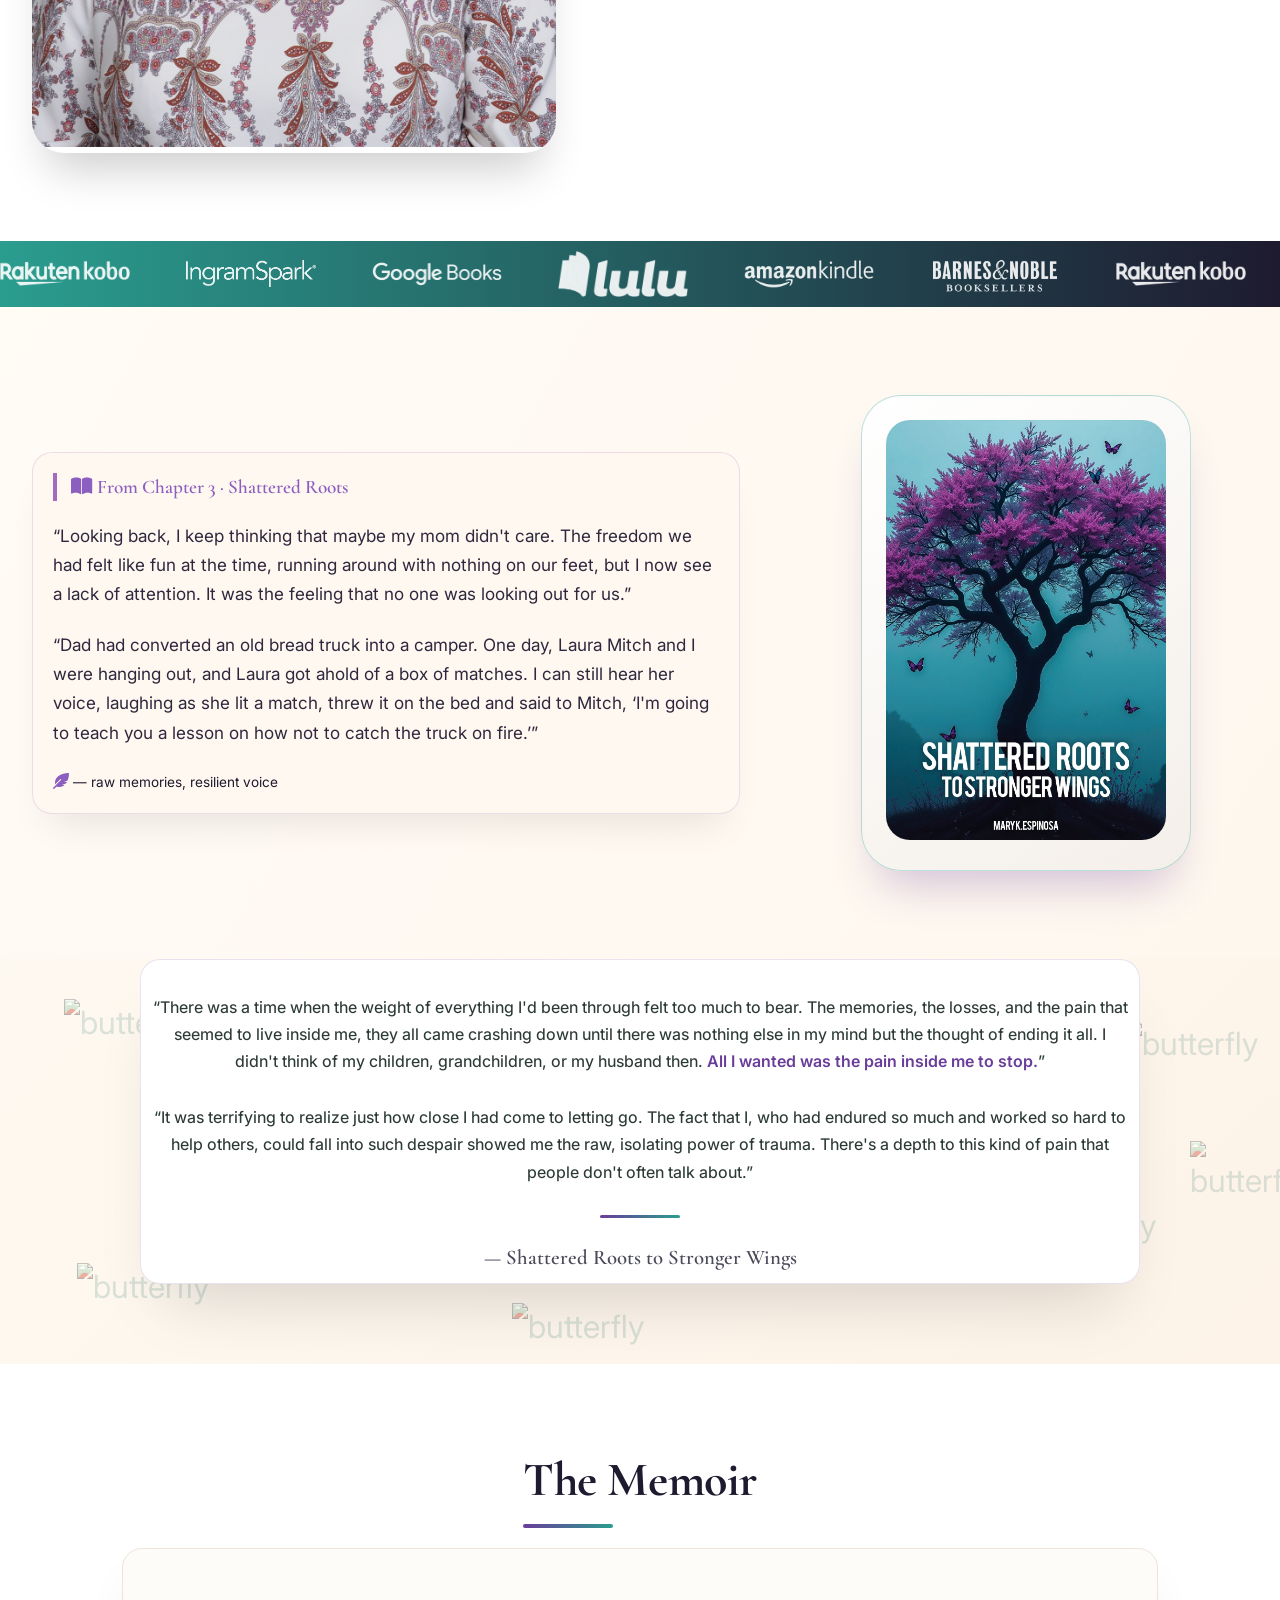
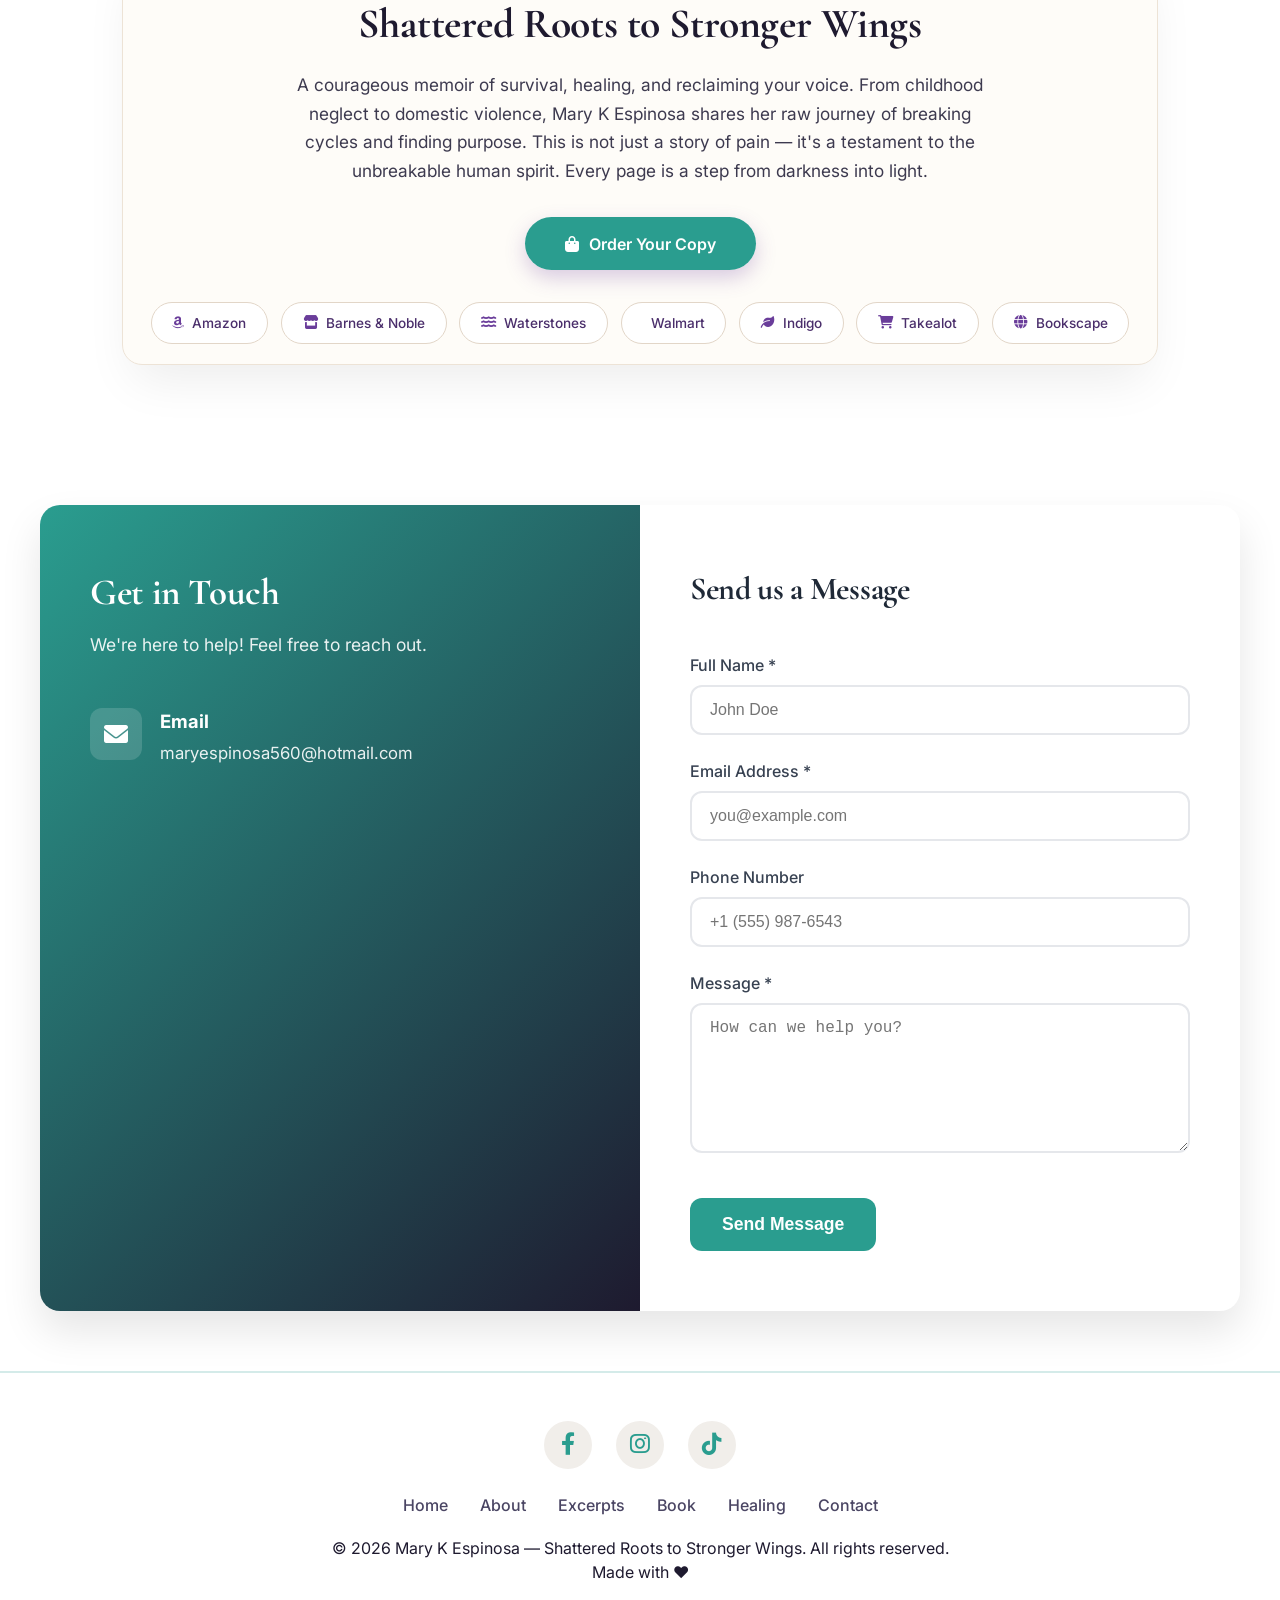
==== commit 11c68266: "Add files via upload" ====
--- a/index.html
+++ b/index.html
@@ -3,25 +3,89 @@
 <head>
   <meta charset="UTF-8">
   <meta name="viewport" content="width=device-width, initial-scale=1.0, viewport-fit=cover">
-  <meta name="description" content="Official website of Mary K Espinosa, author of Shattered Roots to Stronger Wings – a memoir of resilience, healing, and transformation.">
+
+  <!-- 🔒 NO INDEXING / NO CRAWLING -->
+  <meta name="robots" content="noindex, nofollow, noarchive, nosnippet, noimageindex">
+  <meta name="googlebot" content="noindex, nofollow, noarchive, nosnippet, noimageindex">
+
+  <!-- SEO Meta -->
   <title>Mary K Espinosa | Shattered Roots to Stronger Wings</title>
-  <!-- Font Awesome 6 (ensure it loads) -->
+  <meta name="description" content="Official author portfolio of Mary K Espinosa, writer of 'Shattered Roots to Stronger Wings' – a powerful memoir of resilience, healing, and transformation.">
+  <meta name="keywords" content="Mary K Espinosa, author, memoir, Shattered Roots to Stronger Wings, resilience book, healing journey, transformation story, autobiography">
+  <meta name="author" content="Mary K Espinosa">
+  <meta name="publisher" content="Mary K Espinosa">
+
+  <!-- Canonical (update with your real domain) -->
+  <link rel="canonical" href="https://maryespinosa.com/">
+  <link rel="shortcut icon" href="images/book.jpeg" type="image/x-icon">
+
+  <!-- Open Graph (Social Sharing) -->
+  <meta property="og:type" content="website">
+  <meta property="og:title" content="Mary K Espinosa | Author Portfolio">
+  <meta property="og:description" content="Explore the memoir 'Shattered Roots to Stronger Wings' by Mary K Espinosa – a journey of resilience and transformation.">
+  <meta property="og:image" content="https://maryespinosa.com/book.jpeg">
+  <meta property="og:url" content="https://maryespinosa.com/">
+  <meta property="og:site_name" content="Mary K Espinosa Official Site">
+
+  <!-- Twitter Card -->
+  <meta name="twitter:card" content="summary_large_image">
+  <meta name="twitter:title" content="Mary K Espinosa | Author Portfolio">
+  <meta name="twitter:description" content="Memoir of resilience and transformation by Mary K Espinosa.">
+  <meta name="twitter:image" content="https://maryespinosa.com/book.jpeg">
+
+  <!-- Fonts -->
+  <link href="https://fonts.googleapis.com/css2?family=Inter:opsz,wght@14..32,300;400;500;600;700&family=Cormorant+Garamond:ital,wght@0,400;0,500;0,600;0,700;1,500;1,600&display=swap" rel="stylesheet">
+
+  <!-- Icons -->
   <link rel="stylesheet" href="https://cdnjs.cloudflare.com/ajax/libs/font-awesome/6.0.0-beta3/css/all.min.css">
-  <!-- Google Fonts -->
-  <link href="https://fonts.googleapis.com/css2?family=Inter:opsz,wght@14..32,300;400;500;600;700&family=Cormorant+Garamond:ital,wght@0,400;0,500;0,600;0,700;1,500;1,600&display=swap" rel="stylesheet">
+
+  <!-- Styles -->
   <link rel="stylesheet" href="style.css">
+
+  <!-- Structured Data (Schema.org) -->
+  <script type="application/ld+json">
+  {
+    "@context": "https://schema.org",
+    "@type": "Person",
+    "name": "Mary K Espinosa",
+    "description": "Author of Shattered Roots to Stronger Wings",
+    "jobTitle": "Author",
+    "worksFor": {
+      "@type": "Organization",
+      "name": "Independent Author"
+    }
+  }
+  </script>
+
+  <script type="application/ld+json">
+  {
+    "@context": "https://schema.org",
+    "@type": "Book",
+    "name": "Shattered Roots to Stronger Wings",
+    "author": {
+      "@type": "Person",
+      "name": "Mary K Espinosa"
+    },
+    "genre": "Memoir",
+    "description": "A powerful memoir of resilience, healing, and transformation.",
+    "inLanguage": "en"
+  }
+  </script>
+
 </head>
 <body>
 
 <nav class="navbar">
   <div class="nav-container">
-    <a href="index.html" style="text-decoration: none;"> <div class="logo"><div class="logo-icon"><i class="fas fa-feather-alt"></i></div><span class="logo-text">Mary K Espinosa</span></div></a>
+    <a href="http://www.maryespinosa.com/" title="Home" style="text-decoration: none;"> <div class="logo"><div class="logo-icon"><i class="fas fa-feather-alt"></i></div><span class="logo-text">Mary K Espinosa</span></div></a>
     <div class="hamburger" id="hamburger"><i class="fas fa-bars"></i></div>
     <ul class="nav-menu">
-      <li><a href="index.html" class="nav-link">Home</a></li><li><a href="about.html" class="nav-link">About</a></li>
-      <li><a href="excerpts.html" class="nav-link">Excerpts</a></li><li><a href="books.html" class="nav-link">Book</a></li>
-      <li><a href="healing.html" class="nav-link">Healing</a></li>
-      <li><a href="contact-us.html" class="nav-link">Contact</a></li>
+      <li><a href="http://www.maryespinosa.com/" title="Home" class="nav-link">Home</a></li><li>
+        <a href="about.html" title="about" class="nav-link">About</a></li>
+      <li><a href="excerpts.html" title="Excerpts" class="nav-link">Excerpts</a></li><li>
+        <a href="books.html" title="books" class="nav-link">Book</a></li>
+      <li><a href="healing.html" title="Healing" class="nav-link">Healing</a></li>
+      <li><a href="contact-us.html" title="Contact" class="nav-link">Contact</a></li>
     </ul>
   </div>
 </nav>
@@ -29,9 +93,12 @@
 <div class="side-menu" id="sideMenu">
   <div class="close-menu" id="closeMenu"><i class="fas fa-times"></i></div>
   <ul class="side-nav-links">
-    <li><a href="index.html">Home</a></li><li><a href="about.html">About</a></li>
-    <li><a href="excerpts.html">Excerpts</a></li><li><a href="about.html">Book</a></li>
-    <li><a href="healing.html">Healing</a></li><li><a href="contact-us.html">Contact</a></li>
+    <li><a href="http://www.maryespinosa.com/" title="Home">Home</a></li><li>
+      <a href="about.html" title="About">About</a></li>
+    <li><a href="excerpts.html" title="Excerpts">Excerpts</a>
+    </li><li><a href="books.html" title="about">Book</a></li>
+    <li><a href="healing.html" title="Healing">Healing</a></li>
+    <li><a href="contact-us.html" title="contact">Contact</a></li>
   </ul>
 </div>
 
@@ -42,8 +109,8 @@
     <p class="hero-sub">A Memoir of Resilience & Transformation</p>
     <p class="hero-author">Mary K Espinosa</p>
     <div class="hero-buttons" style="display: flex; gap: 1.2rem; justify-content: center; flex-wrap: wrap;">
-      <a href="about.html" class="btn btn-primary"><i class="fas fa-book-open"></i> Discover the Journey</a>
-      <a href="books.html" class="btn btn-outline"><i class="fas fa-shopping-bag"></i> Purchase Now</a>
+      <a href="about.html" title="about" class="btn btn-primary"><i class="fas fa-book-open"></i> Discover the Journey</a>
+      <a href="books.html" title="books" class="btn btn-outline"><i class="fas fa-shopping-bag"></i> Purchase Now</a>
     </div>
   </div>
 </section>
@@ -53,7 +120,9 @@
   <div class="container">
     <h2 class="section-title">About the Author</h2>
     <div class="about-grid">
-      <div class="about-img"><img src="images/author.png" alt="Mary K Espinosa" onerror="this.src='https://placehold.co/600x700?text=Mary+K+Espinosa'"></div>
+      <div class="about-img">
+        <img src="images/author.png" alt="Mary K Espinosa" title="Mary K Espinosa">
+      </div>
       <div class="about-text">
         <p style="font-size:1.12rem; margin-bottom:1rem;"><strong>Mary K Espinosa</strong> is a passionate Sexual Assault and Domestic Violence Medical Advocate, outreach leader, and prevention educator.</p>
         <p>With a trauma-informed approach, she provides education and emotional support to teens, men, women, and children — focusing on awareness, empowerment, and healing. At the heart of her work is the belief that healing begins with being heard.</p>
@@ -68,19 +137,19 @@
 <div class="marquee-section">
   <div class="marquee-container">
     <div class="marquee-track">
-      <img src="images/Rakuten-Kobo-logo.png" alt="Kobo">
-      <img src="images/IngramSpark.jpg" alt="IngramSpark">
-      <img src="images/Google-Books.png" alt="Google Books">
-      <img src="images/Lulu-logo.png" alt="Lulu">
-      <img src="images/amazon-kindle.webp" alt="Kindle">
-      <img src="images/Barnes&Noble.png" alt="Barnes & Noble">
-
-      <img src="images/Rakuten-Kobo-logo.png" alt="Kobo">
-      <img src="images/IngramSpark.jpg" alt="IngramSpark">
-      <img src="images/Google-Books.png" alt="Google Books">
-      <img src="images/Lulu-logo.png" alt="Lulu">
-      <img src="images/amazon-kindle.webp" alt="Kindle">
-      <img src="images/Barnes&Noble.png" alt="Barnes & Noble">
+      <img src="images/Rakuten-Kobo-logo.png" alt="Kobo" title="Kobo">
+      <img src="images/IngramSpark.jpg" alt="IngramSpark" title="IngramSpark">
+      <img src="images/Google-Books.png" alt="Google Books" title="Google Books">
+      <img src="images/Lulu-logo.png" alt="Lulu" title="Lulu">
+      <img src="images/amazon-kindle.webp" alt="Kindle" title="Kindle">
+      <img src="images/Barnes&Noble.png" alt="Barnes & Noble" title="Barnes & Noble">
+
+      <img src="images/Rakuten-Kobo-logo.png" alt="Kobo" title="Kobo">
+      <img src="images/IngramSpark.jpg" alt="IngramSpark" title="IngramSpark">
+      <img src="images/Google-Books.png" alt="Google Books" title="Google Books">
+      <img src="images/Lulu-logo.png" alt="Lulu" title="Lulu">
+      <img src="images/amazon-kindle.webp" alt="Kindle" title="Kindle">
+      <img src="images/Barnes&Noble.png" alt="Barnes & Noble" title="Barnes & Noble">
     </div>
   </div>
 </div>
@@ -95,7 +164,7 @@
         <p class="excerpt-paragraph">“Dad had converted an old bread truck into a camper. One day, Laura Mitch and I were hanging out, and Laura got ahold of a box of matches. I can still hear her voice, laughing as she lit a match, threw it on the bed and said to Mitch, ‘I'm going to teach you a lesson on how not to catch the truck on fire.’”</p>
         <div><i class="fas fa-feather-alt" style="color:#8B5FBF;"></i> <span style="font-size:0.85rem;"> — raw memories, resilient voice</span></div>
       </div>
-      <div class="chapter-right"><div class="book-image-frame"><img src="images/book.jpeg" alt="Book cover" onerror="this.src='https://placehold.co/400x500?text=Book+Cover'"></div></div>
+      <div class="chapter-right"><div class="book-image-frame"><img src="images/book.jpeg" alt="Book cover" title="Book cover" onerror="this.src='https://placehold.co/400x500?text=Book+Cover'"></div></div>
     </div>
   </div>
 </section>
@@ -103,13 +172,13 @@
 <!-- ========== BEST QUOTE SECTION WITH BUTTERFLIES (Font Awesome only) ========== -->
 <section id="healing" class="butterfly-quote-premium">
   <div class="floating-butterflies">
-  <div class="fly"><img src="https://img.icons8.com/?size=100&id=awWpFSK2hRXy&format=png&color=000000" alt=""></div>
-  <div class="fly"><img src="https://img.icons8.com/?size=100&id=awWpFSK2hRXy&format=png&color=000000" alt=""></div>
-  <div class="fly"><img src="https://img.icons8.com/?size=100&id=awWpFSK2hRXy&format=png&color=000000" alt=""></div>
-  <div class="fly"><img src="https://img.icons8.com/?size=100&id=awWpFSK2hRXy&format=png&color=000000" alt=""></div>
-  <div class="fly"><img src="https://img.icons8.com/?size=100&id=awWpFSK2hRXy&format=png&color=000000" alt=""></div>
-  <div class="fly"><img src="https://img.icons8.com/?size=100&id=awWpFSK2hRXy&format=png&color=000000" alt=""></div>
-  <div class="fly"><img src="https://img.icons8.com/?size=100&id=awWpFSK2hRXy&format=png&color=000000" alt=""></div>
+  <div class="fly"><img src="https://img.icons8.com/?size=100&id=awWpFSK2hRXy&format=png&color=000000" alt="butterfly" title="butterfly"></div>
+  <div class="fly"><img src="https://img.icons8.com/?size=100&id=awWpFSK2hRXy&format=png&color=000000" alt="butterfly" title="butterfly"></div>
+  <div class="fly"><img src="https://img.icons8.com/?size=100&id=awWpFSK2hRXy&format=png&color=000000" alt="butterfly" title="butterfly"></div>
+  <div class="fly"><img src="https://img.icons8.com/?size=100&id=awWpFSK2hRXy&format=png&color=000000" alt="butterfly" title="butterfly"></div>
+  <div class="fly"><img src="https://img.icons8.com/?size=100&id=awWpFSK2hRXy&format=png&color=000000" alt="butterfly" title="butterfly"></div>
+  <div class="fly"><img src="https://img.icons8.com/?size=100&id=awWpFSK2hRXy&format=png&color=000000" alt="butterfly" title="butterfly"></div>
+  <div class="fly"><img src="https://img.icons8.com/?size=100&id=awWpFSK2hRXy&format=png&color=000000" alt="butterfly" title="butterfly"></div>
 </div>
   <div class="container">
     <div class="quote-master-card">
@@ -142,15 +211,15 @@
       </div>
       <h3>Shattered Roots to Stronger Wings</h3>
       <p>A courageous memoir of survival, healing, and reclaiming your voice. From childhood neglect to domestic violence, Mary K Espinosa shares her raw journey of breaking cycles and finding purpose. This is not just a story of pain — it's a testament to the unbreakable human spirit. Every page is a step from darkness into light.</p>
-      <a href="healing.html" class="btn-luxury"><i class="fas fa-shopping-bag"></i> Order Your Copy</a>
+      <a href="healing.html" title="healing" class="btn-luxury"><i class="fas fa-shopping-bag"></i> Order Your Copy</a>
       <div class="store-badge-luxury">
-        <a href="https://www.amazon.com/Shattered-Roots-Stronger-Wings-Espinosa/dp/B0DT77CGTT" target="_blank"><i class="fab fa-amazon"></i> Amazon</a>
-        <a href="https://www.barnesandnoble.com/w/shattered-roots-to-stronger-wings-mary-k-espinosa/1146898843" target="_blank"><i class="fas fa-store"></i> Barnes & Noble</a>
-        <a href="https://www.waterstones.com/book/shattered-roots-to-stronger-wings/mary-k-espinosa/9798230445777" target="_blank"><i class="fas fa-water"></i> Waterstones</a>
-        <a href="https://www.walmart.com/ip/Shattered-Roots-to-Stronger-Wings-Paperback-9798230445777/15158954566" target="_blank"><i class="fab fa-walmart"></i> Walmart</a>
-        <a href="https://www.indigo.ca/en-ca/shattered-roots-to-stronger-wings/6a476162-8772-3b7d-bcdb-5ab47b6f6e37.html" target="_blank"><i class="fas fa-leaf"></i> Indigo</a>
-        <a href="https://www.takealot.com/shattered-roots-to-stronger-wings/PLID97250513" target="_blank"><i class="fas fa-shopping-cart"></i> Takealot</a>
-        <a href="https://bookscape.com/product-details/shattered-roots-to-stronger-wings-9798230445777" target="_blank"><i class="fas fa-globe"></i> Bookscape</a>
+        <a href="https://www.amazon.com/Shattered-Roots-Stronger-Wings-Espinosa/dp/B0DT77CGTT" target="_blank" title="Amazon"><i class="fab fa-amazon"></i> Amazon</a>
+        <a href="https://www.barnesandnoble.com/w/shattered-roots-to-stronger-wings-mary-k-espinosa/1146898843" target="_blank" title="Barnes & Noble"><i class="fas fa-store"></i> Barnes & Noble</a>
+        <a href="https://www.waterstones.com/book/shattered-roots-to-stronger-wings/mary-k-espinosa/9798230445777" target="_blank" title=" Waterstones"><i class="fas fa-water"></i> Waterstones</a>
+        <a href="https://www.walmart.com/ip/Shattered-Roots-to-Stronger-Wings-Paperback-9798230445777/15158954566" target="_blank" title=" Walmart"><i class="fab fa-walmart"></i> Walmart</a>
+        <a href="https://www.indigo.ca/en-ca/shattered-roots-to-stronger-wings/6a476162-8772-3b7d-bcdb-5ab47b6f6e37.html" target="_blank" title=" Indigo"><i class="fas fa-leaf"></i> Indigo</a>
+        <a href="https://www.takealot.com/shattered-roots-to-stronger-wings/PLID97250513" target="_blank" title="Takealot"><i class="fas fa-shopping-cart"></i> Takealot</a>
+        <a href="https://bookscape.com/product-details/shattered-roots-to-stronger-wings-9798230445777" target="_blank" title="Bookscape"><i class="fas fa-globe"></i> Bookscape</a>
       </div>
     </div>
   </div>
@@ -169,7 +238,7 @@
 
         <div class="info-content">
           
-          <div class="info-item">
+          <!-- <div class="info-item">
             <div class="info-icon">
               <i class="fas fa-phone-alt"></i>
             </div>
@@ -177,7 +246,7 @@
               <h4>Phone</h4>
               <p>+1 (555) 123-4567</p>
             </div>
-          </div>
+          </div> -->
 
           <div class="info-item">
             <div class="info-icon">
@@ -228,9 +297,26 @@
 
 <footer>
   <div class="container">
-    <div class="social-links"><a href="#" class="social-icon"><i class="fab fa-facebook-f"></i></a><a href="#" class="social-icon"><i class="fab fa-instagram"></i></a><a href="#" class="social-icon"><i class="fab fa-twitter"></i></a><a href="#" class="social-icon"><i class="fab fa-goodreads-g"></i></a></div>
-    <div class="footer-links"><a href="index.html">Home</a><a href="about.html">About</a><a href="excerpts.html">Excerpts</a><a href="#book">Book</a><a href="#healing">Healing</a><a href="contact-us.html">Contact</a></div>
-    <p>&copy; 2026 Mary K Espinosa — Shattered Roots to Stronger Wings. All rights reserved.</p>
+    <div class="social-links">
+  <a href="mailto:maryespionsa560@hotmail.com" target="_blank" title="Facebook" class="social-icon">
+    <i class="fab fa-facebook-f"></i>
+  </a>
+  <a href="https://www.instagram.com/maryespinosa560/" target="_blank" title="Instagram" class="social-icon">
+    <i class="fab fa-instagram"></i>
+  </a>
+  <a href="https://www.tiktok.com/@maryk1960" target="_blank" title="TikTok" class="social-icon">
+    <i class="fab fa-tiktok"></i>
+  </a>
+</div>
+    <div class="footer-links">
+      <a href="http://www.maryespinosa.com/" title="Home">Home</a>
+      <a href="about.html" title="About">About</a>
+      <a href="excerpts.html" title="excerpts">Excerpts</a>
+      <a href="books.html" title="Book">Book</a>
+      <a href="healing.html" title="Healing">Healing</a>
+      <a href="contact-us.html" title="contact">Contact</a>
+    </div>
+    <p>&copy; 2026 Mary K Espinosa — Shattered Roots to Stronger Wings. All rights reserved. <br> Made with ❤️ </p>
   </div>
 </footer>
 
